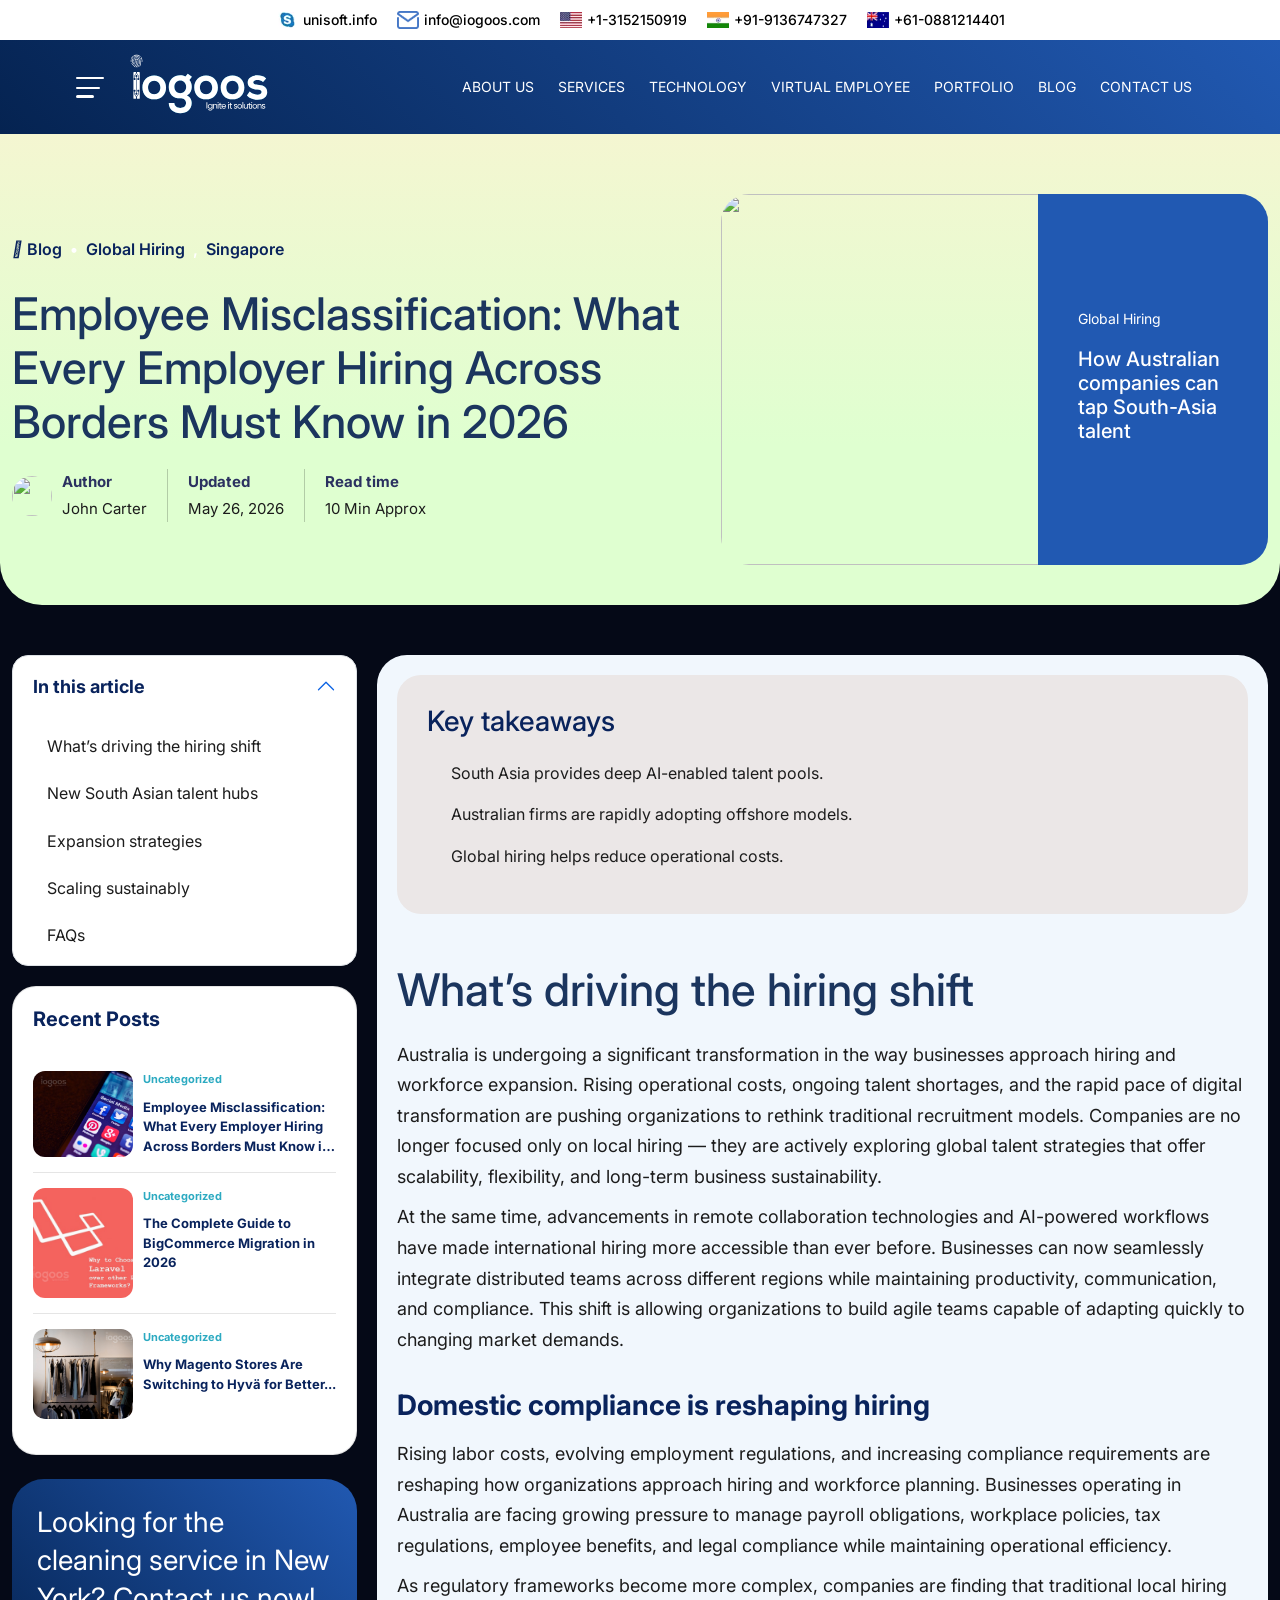
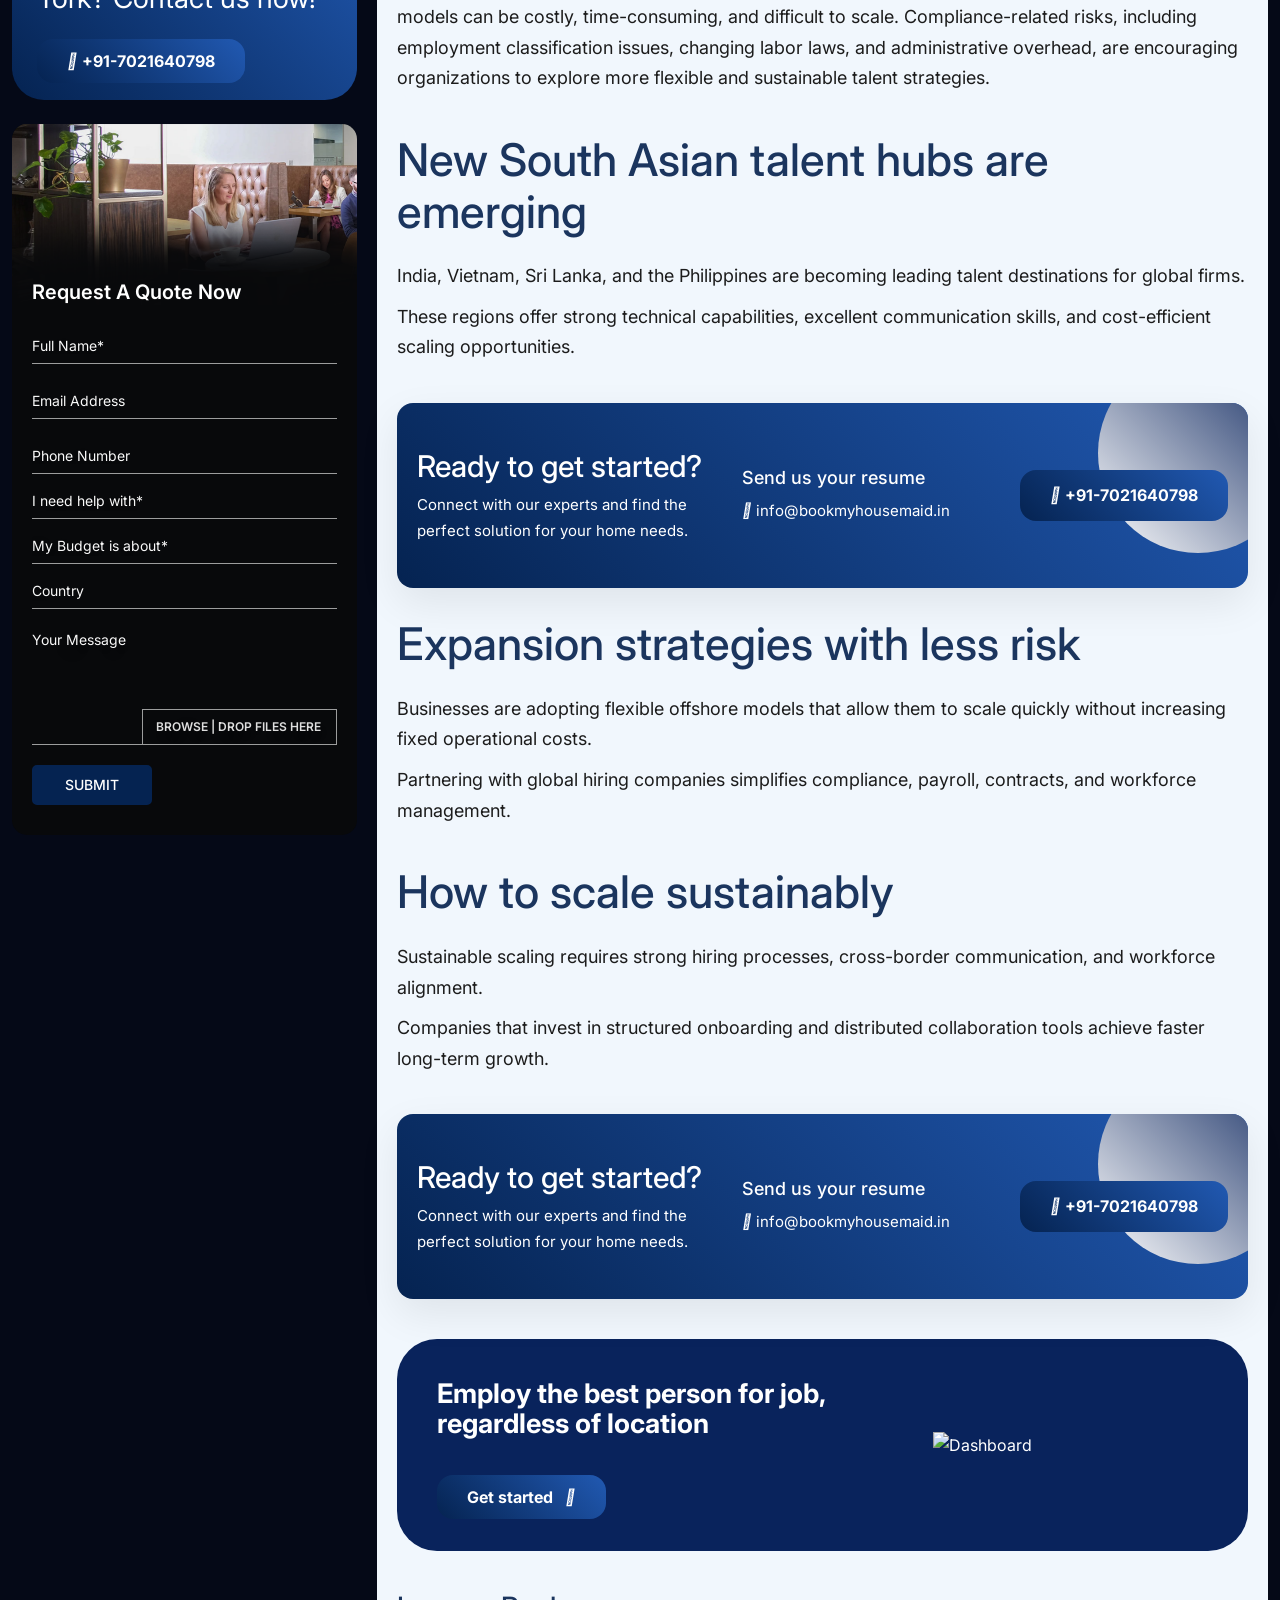
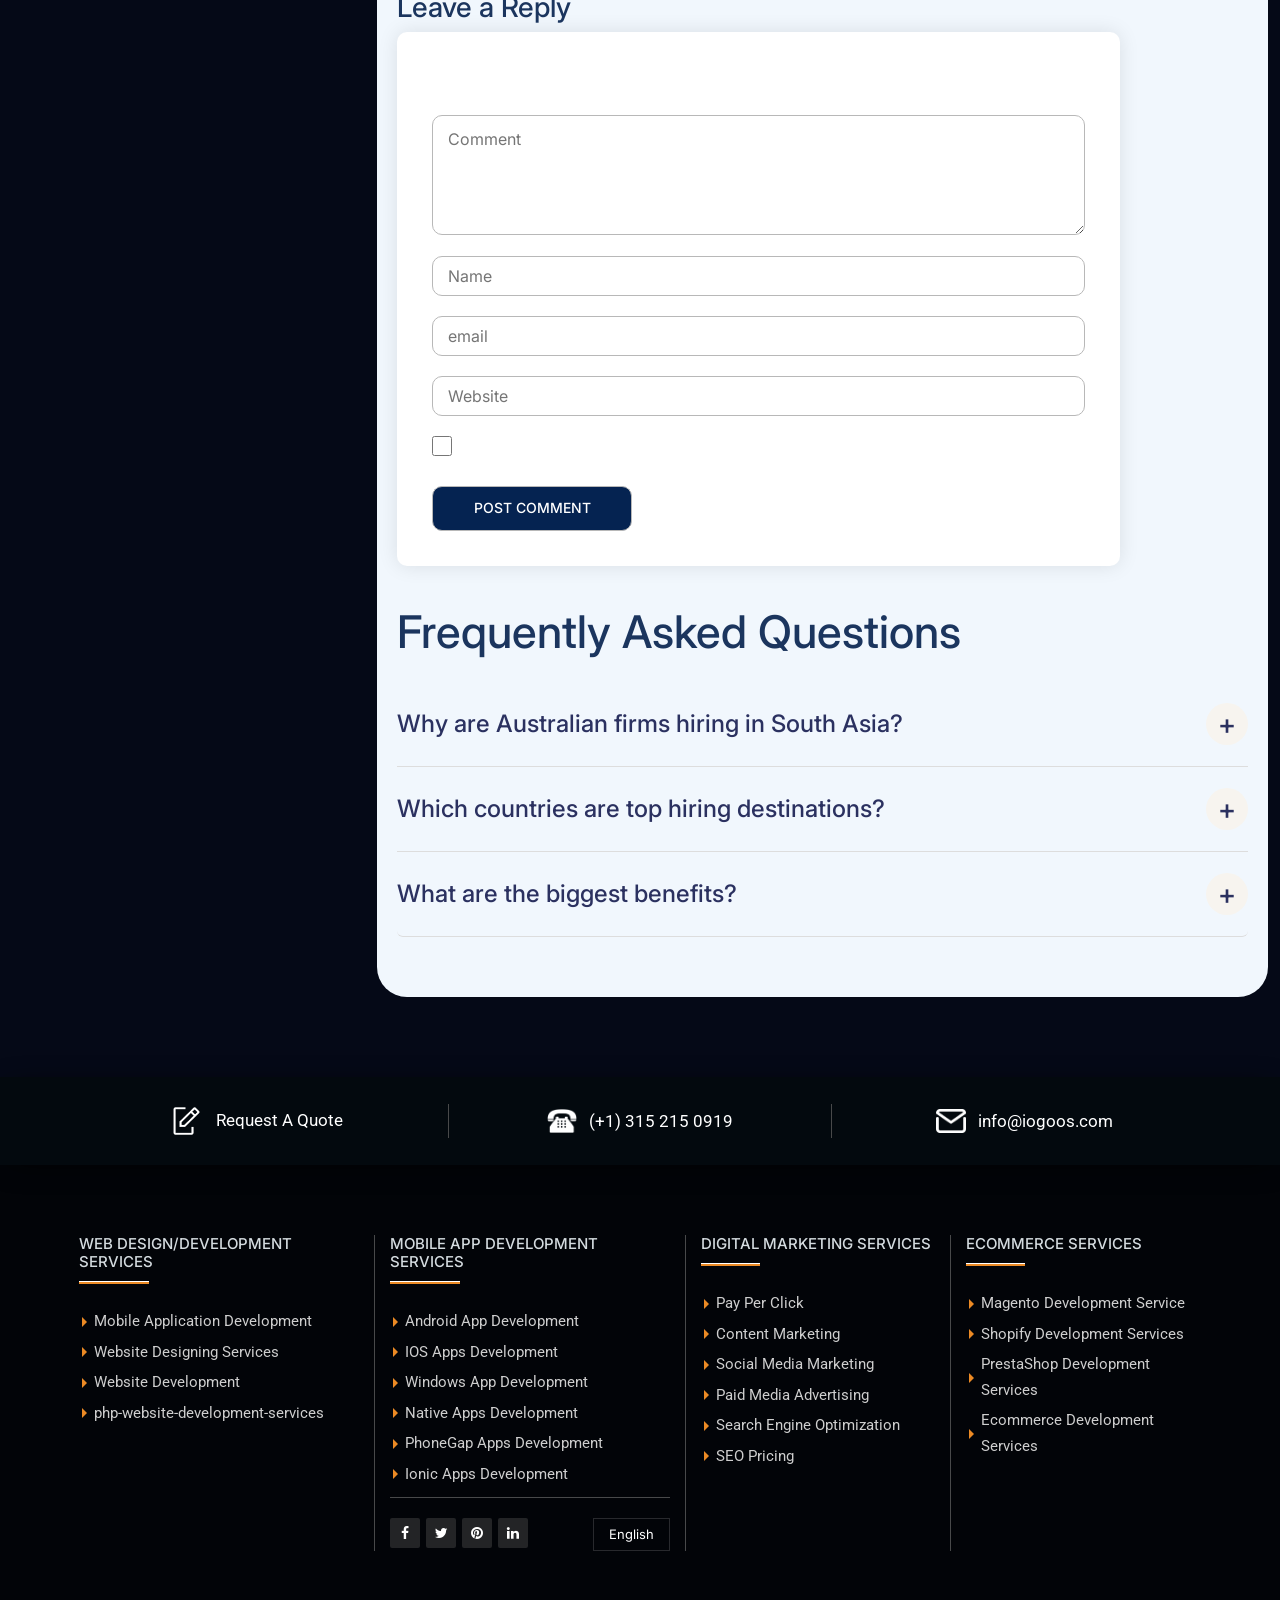
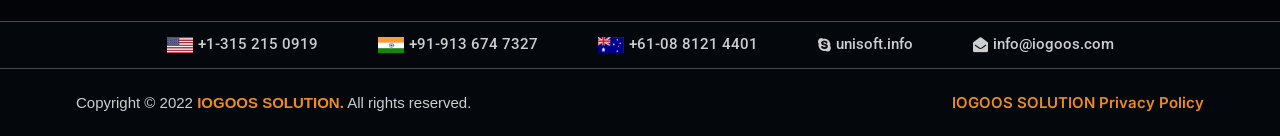
==== blog-details.html @ d4f0504b "change" ====
<!DOCTYPE html>
<html lang="en">

<head>
   <title>Web Design & Mobile App Development Company | IOGOOS Solution</title>
   <meta charset="utf-8">
   <meta name="viewport" content="width=device-width, initial-scale=1">
   <!-- =================FAVE ICON IMAGE -->
   <meta name="description"
      content="We are here to improve business performance through our creative website design, mobile app development, and digital marketing services. We provide services for all Enterprises in making a critical business decision." />
   <link rel="icon" type="image/png" sizes="32x32" href="img/logo.svg">
   <!-- =================FONTAWESOME LIBRARIES -->
   <link rel="stylesheet" href="https://cdnjs.cloudflare.com/ajax/libs/font-awesome/5.8.1/css/all.min.css">
   <link rel="stylesheet" href="https://cdnjs.cloudflare.com/ajax/libs/font-awesome/4.7.0/css/font-awesome.min.css">
   <!-- fontawesome chandan -->
   <link rel="stylesheet" href="https://cdnjs.cloudflare.com/ajax/libs/font-awesome/7.0.1/css/all.min.css"
    integrity="sha512-2SwdPD6INVrV/lHTZbO2nodKhrnDdJK9/kg2XD1r9uGqPo1cUbujc+IYdlYdEErWNu69gVcYgdxlmVmzTWnetw=="
    crossorigin="anonymous" referrerpolicy="no-referrer" />
   <!-- =================GOOGLE FONTS LIBRARIES -->
   <link rel="preconnect" href="https://fonts.googleapis.com">
   <link rel="preconnect" href="https://fonts.gstatic.com" crossorigin>
   <link
      href="https://fonts.googleapis.com/css2?family=Inter:ital,opsz,wght@0,14..32,100..900;1,14..32,100..900&family=New+Amsterdam&family=Poppins:ital,wght@0,100;0,200;0,300;0,400;0,500;0,600;0,700;0,800;0,900;1,100;1,200;1,300;1,400;1,500;1,600;1,700;1,800;1,900&family=Roboto:ital,wght@0,100;0,300;0,400;0,500;0,700;0,900;1,100;1,300;1,400;1,500;1,700;1,900&family=Sora:wght@100..800&display=swap"
      rel="stylesheet">

   <!-- Link Swiper's CSS chnadan -->
   <link rel="stylesheet" href="https://cdn.jsdelivr.net/npm/swiper@12/swiper-bundle.min.css" />
   <!-- =================STYLESHEET LIBRARIES -->
   <link rel="stylesheet" href="css/bootstrap.min.css">
   <link rel="stylesheet" href="css/aos.css">
   <link rel="stylesheet" href="css/style.css">
   <link rel="stylesheet" href="css/responsive.css">
   <link rel="stylesheet" href="css/index.css">
   <link rel="stylesheet" href="css/responsive-ck.css">
</head>

<body>

   <div class="sideNavigationbg"></div>
   <div class="sideNavigation">
      <div class="snbox">

         <div class="snbox-header">
            <div class="snbox-logo">
               <img src="img/logo.svg" alt="">
            </div>
            <div class="snbox-closebtn">
               <div class="crossbtn">
                  <span></span>
                  <span></span>
               </div>
            </div>
         </div>

         <div class="snbox-menu">
            <div class="snbox-heading">Main Menu</div>
            <div class="snbox-nav">
               <ul id="menu-menu-1" class="iogoos-btnmenu">
                  <li class="menu-item"><a href="index.html"><img src="img/homeIcon.png" alt=""> Home</a></li>
                  <li class="menu-item"><a href="about-us.html"><img src="img/aboutIcon.png" alt=""> About Us</a></li>

                  <li class="menu-item menu-item-dd">
                     <a class="main-menu-drop-down" href="javascript:void(0)">
                        <img src="img/serviceIcon.png" alt=""> Services
                        <span class="menu-dropdown-chev">
                           <svg xmlns="http://www.w3.org/2000/svg" width="24" height="24" viewBox="0 0 24 24"
                              fill="none" stroke="currentColor" stroke-width="2" stroke-linecap="round"
                              stroke-linejoin="round" class="feather feather-chevron-down">
                              <polyline points="6 9 12 15 18 9"></polyline>
                           </svg>
                        </span>
                     </a>
                     <ul class="menu-item-drop-menu">
                        <li class="mainMenuLi mainMenuLi-1"><i class="fa fa-arrow-left"></i> Main Menu</li>
                        <li class="mainMenuLh2">
                           <a href="services.html">
                              <h5>All Services</h5>
                           </a>
                        </li>
                        <li class="menu-item main-menu-drop-down-ddd">
                           <a class="menu-item-ddd" href="javascript:void(0)">
                              <img src="img/websiteDevIcon.png" alt="">Website Development Services
                              <span class="menu-dropdown-chev mdn-chev">
                                 <svg xmlns="http://www.w3.org/2000/svg" width="24" height="24" viewBox="0 0 24 24"
                                    fill="none" stroke="currentColor" stroke-width="2" stroke-linecap="round"
                                    stroke-linejoin="round" class="feather feather-chevron-down">
                                    <polyline points="6 9 12 15 18 9"></polyline>
                                 </svg>
                              </span>
                           </a>
                           <ul class="sub-sub-categ midmrbp">
                              <li class="mainMenuLi mainMenuLi-2"><i class="fa fa-arrow-left"></i> Main Menu</li>
                              <li class="mainMenuLh2"><a href="website-development-services.html">
                                    <h5>Website Development Services</h5>
                                 </a></li>
                              <li class="menu-item"><a href="#">PHP Website Development Services</a></li>
                              <li class="menu-item"><a href="#">CakePHP Website Development Services</a></li>
                              <li class="menu-item"><a href="#">CMS Devlopment Service</a></li>
                              <li class="menu-item"><a href="#">Wordpress Website Development</a></li>
                              <li class="menu-item"><a href="#">Drupal Website Development</a></li>
                              <li class="menu-item"><a href="#">Angular JS Website Development</a></li>
                              <li class="menu-item"><a href="#">Joomla Website Development</a></li>
                              <li class="menu-item"><a href="#">Laravel Website Development</a></li>
                              <li class="menu-item"><a href="#">Real Estate Website Design</a></li>
                              <li class="menu-item"><a href="#">Shopify Development Services</a></li>
                              <li class="menu-item"><a href="#">Hospital Management Software</a></li>
                              <li class="menu-item"><a href="#">Hubspot Development Service</a></li>
                              <li class="menu-item"><a href="#">Ecommerce Development Service</a></li>
                              <li class="menu-item"><a href="#">Magento Development Service</a></li>
                           </ul>
                        </li>
                        <li class="menu-item main-menu-drop-down-ddd">
                           <a class="menu-item-ddd" href="javascript:void(0)">
                              <img src="img/mobileIcon2.png" alt="">Mobile App Development

                              <span class="menu-dropdown-chev mdn-chev">
                                 <svg xmlns="http://www.w3.org/2000/svg" width="24" height="24" viewBox="0 0 24 24"
                                    fill="none" stroke="currentColor" stroke-width="2" stroke-linecap="round"
                                    stroke-linejoin="round" class="feather feather-chevron-down">
                                    <polyline points="6 9 12 15 18 9"></polyline>
                                 </svg>
                              </span>
                           </a>
                           <ul class="sub-sub-categ midmrbp">
                              <li class="mainMenuLi mainMenuLi-2"><i class="fa fa-arrow-left"></i> Main Menu</li>
                              <li class="mainMenuLh2"><a href="mobile-app-development.html">
                                    <h5>Mobile App Development</h5>
                                 </a></li>
                              <li class="menu-item"><a href="#">Android App Developmnet</a></li>
                              <li class="menu-item"><a href="#">IOS Apps Developmnet</a></li>
                              <li class="menu-item"><a href="#">Windows App Developmnet</a></li>
                              <li class="menu-item"><a href="#">Native Apps Developmnet</a></li>
                              <li class="menu-item"><a href="#">Phonegap Apps Developmnet</a></li>
                              <li class="menu-item"><a href="#">Ionic Apps Developmnet</a></li>
                           </ul>
                        </li>
                        <li class="menu-item main-menu-drop-down-ddd">
                           <a class="menu-item-ddd" href="javascript:void(0)">
                              <img src="img/ecommerceIcon.png" alt="">Ecommerce Services
                              <span class="menu-dropdown-chev mdn-chev">
                                 <svg xmlns="http://www.w3.org/2000/svg" width="24" height="24" viewBox="0 0 24 24"
                                    fill="none" stroke="currentColor" stroke-width="2" stroke-linecap="round"
                                    stroke-linejoin="round" class="feather feather-chevron-down">
                                    <polyline points="6 9 12 15 18 9"></polyline>
                                 </svg>
                              </span>
                           </a>
                           <ul class="sub-sub-categ midmrbp">
                              <li class="mainMenuLi mainMenuLi-2"><i class="fa fa-arrow-left"></i> Main Menu</li>
                              <li class="mainMenuLh2"><a href="ecommerce-development-service.html">
                                    <h5>Ecommerce Services</h5>
                                 </a></li>
                              <li class="menu-item"><a href="#">Magento Development Service</a></li>
                              <li class="menu-item"><a href="#">Shopify Development Services</a></li>
                              <li class="menu-item"><a href="#">Opencart Development Services</a></li>
                              <li class="menu-item"><a href="#">Woocommerce Development Services</a></li>
                              <li class="menu-item"><a href="#">Bigcommerce Development Services</a></li>
                           </ul>
                        </li>
                        <li class="menu-item main-menu-drop-down-ddd">
                           <a class="menu-item-ddd" href="javascript:void(0)">
                              <img src="img/digitalMarketingIcon.png" alt="">Digital Marketing Services
                              <span class="menu-dropdown-chev mdn-chev">
                                 <svg xmlns="http://www.w3.org/2000/svg" width="24" height="24" viewBox="0 0 24 24"
                                    fill="none" stroke="currentColor" stroke-width="2" stroke-linecap="round"
                                    stroke-linejoin="round" class="feather feather-chevron-down">
                                    <polyline points="6 9 12 15 18 9"></polyline>
                                 </svg>
                              </span>
                           </a>
                           <ul class="sub-sub-categ midmrbp">
                              <li class="mainMenuLi mainMenuLi-2"><i class="fa fa-arrow-left"></i> Main Menu</li>
                              <li class="mainMenuLh2"><a href="digital-marketing-services.html">
                                    <h5>Digital Marketing Services</h5>
                                 </a></li>
                              <li class="menu-item"><a href="#">Paid Media Advertising</a></li>
                              <li class="menu-item"><a href="#">Search Engine Optimization</a></li>
                              <li class="menu-item"><a href="#">SEO Pricing</a></li>
                              <li class="menu-item"><a href="#">Pay Per Click</a></li>
                              <li class="menu-item"><a href="#">Content Marketing</a></li>
                              <li class="menu-item"><a href="#">Social Media Marketing</a></li>
                           </ul>
                        </li>
                        <li class="menu-item main-menu-drop-down-ddd">
                           <a class="menu-item-ddd" href="javascript:void(0)">
                              <img src="img/webicon.png" alt="">Web Design Services
                              <span class="menu-dropdown-chev mdn-chev">
                                 <svg xmlns="http://www.w3.org/2000/svg" width="24" height="24" viewBox="0 0 24 24"
                                    fill="none" stroke="currentColor" stroke-width="2" stroke-linecap="round"
                                    stroke-linejoin="round" class="feather feather-chevron-down">
                                    <polyline points="6 9 12 15 18 9"></polyline>
                                 </svg>
                              </span>
                           </a>
                           <ul class="sub-sub-categ midmrbp">
                              <li class="mainMenuLi mainMenuLi-2"><i class="fa fa-arrow-left"></i> Main Menu</li>
                              <li class="mainMenuLh2"><a href="website-design-services.html">
                                    <h5>Web Design Services</h5>
                                 </a></li>
                              <li class="menu-item"><a href="#">Logo Design</a></li>
                              <li class="menu-item"><a href="#">PSD To XHTML</a></li>
                              <li class="menu-item"><a href="#">Website Designing Services India</a></li>
                              <li class="menu-item"><a href="#">FAQ's</a></li>
                              <li class="menu-item"><a href="#">Virtual Employee Services</a></li>
                           </ul>
                        </li>
                        <li class="menu-item main-menu-drop-down-ddd">
                           <a class="menu-item-ddd" href="javascript:void(0)">
                              <img src="img/cmsIcon.png" alt="">CMS Development Services
                              <span class="menu-dropdown-chev mdn-chev">
                                 <svg xmlns="http://www.w3.org/2000/svg" width="24" height="24" viewBox="0 0 24 24"
                                    fill="none" stroke="currentColor" stroke-width="2" stroke-linecap="round"
                                    stroke-linejoin="round" class="feather feather-chevron-down">
                                    <polyline points="6 9 12 15 18 9"></polyline>
                                 </svg>
                              </span>
                           </a>
                           <ul class="sub-sub-categ midmrbp">
                              <li class="mainMenuLi mainMenuLi-2"><i class="fa fa-arrow-left"></i> Main Menu</li>
                              <li class="mainMenuLh2"><a href="cms-development-service.html">
                                    <h5>CMS Development Services</h5>
                                 </a></li>
                              <li class="menu-item"><a href="#">Wordpress Website Development</a></li>
                              <li class="menu-item"><a href="#">Drupal Website Development</a></li>
                              <li class="menu-item"><a href="#">Joomla Development Services</a></li>
                              <li class="menu-item"><a href="#">Wordpress Website Development</a></li>
                              <li class="menu-item"><a href="#">Drupal Website Development</a></li>
                              <li class="menu-item"><a href="#">Joomla Development Services</a></li>
                           </ul>

                        </li>
                        <li class="menu-item main-menu-drop-down-ddd">
                           <a class="menu-item-ddd" href="javascript:void(0)">
                              <img src="img/hubspotIcon.png" alt="">Hubspot Services
                              <span class="menu-dropdown-chev mdn-chev">
                                 <svg xmlns="http://www.w3.org/2000/svg" width="24" height="24" viewBox="0 0 24 24"
                                    fill="none" stroke="currentColor" stroke-width="2" stroke-linecap="round"
                                    stroke-linejoin="round" class="feather feather-chevron-down">
                                    <polyline points="6 9 12 15 18 9"></polyline>
                                 </svg>
                              </span>
                           </a>
                           <ul class="sub-sub-categ midmrbp">
                              <li class="mainMenuLi mainMenuLi-2"><i class="fa fa-arrow-left"></i> Main Menu</li>
                              <li class="mainMenuLh2"><a href="hubspot-development-service.html">
                                    <h5>Hubspot Services</h5>
                                 </a></li>
                              <li><a href="#">Services 1</a></li>
                              <li><a href="#">Services 2</a></li>
                              <li><a href="#">Services 3</a></li>
                              <li><a href="#">Services 4</a></li>
                           </ul>
                        </li>
                     </ul>

                  </li>
                  <li class="menu-item menu-item-dd">
                     <a class="main-menu-drop-down" href="javascript:void(0)">
                        <img src="img/technologyIcon.png" alt=""> Technology
                        <span class="menu-dropdown-chev">
                           <svg xmlns="http://www.w3.org/2000/svg" width="24" height="24" viewBox="0 0 24 24"
                              fill="none" stroke="currentColor" stroke-width="2" stroke-linecap="round"
                              stroke-linejoin="round" class="feather feather-chevron-down">
                              <polyline points="6 9 12 15 18 9"></polyline>
                           </svg>
                        </span>
                     </a>
                     <ul class="menu-item-drop-menu">
                        <li class="mainMenuLi mainMenuLi-1"><i class="fa fa-arrow-left"></i> Main Menu</li>
                        <li class="mainMenuLh2"><a href="technology.html">
                              <h5>Technology</h5>
                           </a></li>
                        <li class="menu-item main-menu-drop-down-ddd">
                           <a class="menu-item-ddd" href="javascript:void(0)"><img src="img/ecommerceIcon.png"
                                 alt="">ecommerce services
                              <span class="menu-dropdown-chev mdn-chev">
                                 <svg xmlns="http://www.w3.org/2000/svg" width="24" height="24" viewBox="0 0 24 24"
                                    fill="none" stroke="currentColor" stroke-width="2" stroke-linecap="round"
                                    stroke-linejoin="round" class="feather feather-chevron-down">
                                    <polyline points="6 9 12 15 18 9"></polyline>
                                 </svg>
                              </span>
                           </a>
                           <ul class="sub-sub-categ">
                              <li class="mainMenuLi mainMenuLi-2"><i class="fa fa-arrow-left"></i> Main Menu</li>
                              <li class="mainMenuLh2"><a href="ecommerce-development-service.html">
                                    <h5>ecommerce services</h5>
                                 </a></li>
                              <li class="menu-item"><a href="#">Magento Development Service</a></li>
                              <li class="menu-item"><a href="#">Shopify Development Services</a></li>
                              <li class="menu-item"><a href="#">Opencart Development Services</a></li>
                              <li class="menu-item"><a href="#">Woocommerce Development Services</a></li>
                              <li class="menu-item"><a href="#">Bigcommerce Development Services</a></li>
                           </ul>
                        </li>
                        <li class="menu-item main-menu-drop-down-ddd">
                           <a class="menu-item-ddd" href="javascript:void(0)">
                              <img src="img/websiteDevIcon.png" alt="">Website Development Services
                              <span class="menu-dropdown-chev mdn-chev">
                                 <svg xmlns="http://www.w3.org/2000/svg" width="24" height="24" viewBox="0 0 24 24"
                                    fill="none" stroke="currentColor" stroke-width="2" stroke-linecap="round"
                                    stroke-linejoin="round" class="feather feather-chevron-down">
                                    <polyline points="6 9 12 15 18 9"></polyline>
                                 </svg>
                              </span>
                           </a>
                           <ul class="sub-sub-categ">
                              <li class="mainMenuLi mainMenuLi-2"><i class="fa fa-arrow-left"></i> Main Menu</li>
                              <li class="mainMenuLh2"><a href="website-development-services.html">
                                    <h5>Website Development Services</h5>
                                 </a></li>
                              <li class="menu-item"><a href="#">PHP Website Development Services</a></li>
                              <li class="menu-item"><a href="#">CakePHP Website Development Services</a></li>
                              <li class="menu-item"><a href="#">CMS Devlopment Service</a></li>
                              <li class="menu-item"><a href="#">Wordpress Website Development</a></li>
                              <li class="menu-item"><a href="#">Drupal Website Development</a></li>
                              <li class="menu-item"><a href="#">Angular JS Website Development</a></li>
                              <li class="menu-item"><a href="#">Joomla Website Development</a></li>
                              <li class="menu-item"><a href="#">Laravel Website Development</a></li>
                              <li class="menu-item"><a href="#">Real Estate Website Design</a></li>
                              <li class="menu-item"><a href="#">Shopify Development Services</a></li>
                              <li class="menu-item"><a href="#">Hospital Management Software</a></li>
                              <li class="menu-item"><a href="#">Hubspot Development Service</a></li>
                              <li class="menu-item"><a href="#">Ecommerce Development Service</a></li>
                              <li class="menu-item"><a href="#">Magento Development Service</a></li>
                           </ul>
                        </li>
                     </ul>
                  </li>
                  <li class="menu-item">
                     <a href="virtual-employee-services.html"><img src="img/virtualempIcon.png" alt=""> Virtual
                        Employee</a>
                  </li>
                  <li class="menu-item">
                     <a href="portfolio.html"><img src="img/portfolioIcon.png" alt=""> Portfolio</a>
                  </li>
                  <li class="menu-item">
                     <a href="blog.html"><img src="img/blogIcon.png" alt=""> Blog</a>
                  </li>
                  <li class="menu-item">
                     <a href="contact-us.html"><img src="img/contactIcon.png" alt=""> Contact Us</a>
                  </li>
               </ul>
            </div>
         </div>




         <div class="snbox-menu snbox-menu2">
            <div class="snbox-heading">Main Categories</div>
            <div class="snbox-nav">
               <ul id="menu-menu-1" class="iogoos-btnmenu">
                  <li class="menu-item menu-item-dd">
                     <a class="main-menu-drop-down" href="javascript:void(0)">
                        <img src="img/websiteDevIcon.png" alt=""> Website Development Services
                        <span class="menu-dropdown-chev">
                           <svg xmlns="http://www.w3.org/2000/svg" width="24" height="24" viewBox="0 0 24 24"
                              fill="none" stroke="currentColor" stroke-width="2" stroke-linecap="round"
                              stroke-linejoin="round" class="feather feather-chevron-down">
                              <polyline points="6 9 12 15 18 9"></polyline>
                           </svg>
                        </span>
                     </a>
                     <ul class="menu-item-drop-menu midmrbp">
                        <li class="mainMenuLi mainMenuLi-1"><i class="fa fa-arrow-left"></i> Main Categories</li>
                        <li class="mainMenuLh2"><a href="#">
                              <h5>Website Development Services</h5>
                           </a></li>
                        <li class="menu-item"><a href="#">PHP Website Development Services</a></li>
                        <li class="menu-item"><a href="#">CakePHP Website Development Services</a></li>
                        <li class="menu-item"><a href="#">CMS Devlopment Service</a></li>
                        <li class="menu-item"><a href="#">Wordpress Website Development</a></li>
                        <li class="menu-item"><a href="#">Drupal Website Development</a></li>
                        <li class="menu-item"><a href="#">Angular JS Website Development</a></li>
                        <li class="menu-item"><a href="#">Joomla Website Development</a></li>
                        <li class="menu-item"><a href="#">Laravel Website Development</a></li>
                        <li class="menu-item"><a href="#">Real Estate Website Design</a></li>
                        <li class="menu-item"><a href="#">Shopify Development Services</a></li>
                        <li class="menu-item"><a href="#">Hospital Management Software</a></li>
                        <li class="menu-item"><a href="#">Hubspot Development Service</a></li>
                        <li class="menu-item"><a href="#">Ecommerce Development Service</a></li>
                        <li class="menu-item"><a href="#">Magento Development Service</a></li>
                     </ul>

                  </li>
                  <li class="menu-item menu-item-dd">
                     <a class="main-menu-drop-down" href="javascript:void(0)">
                        <img src="img/ecommerceIcon.png" alt="">eCommerce Development Services
                        <span class="menu-dropdown-chev">
                           <svg xmlns="http://www.w3.org/2000/svg" width="24" height="24" viewBox="0 0 24 24"
                              fill="none" stroke="currentColor" stroke-width="2" stroke-linecap="round"
                              stroke-linejoin="round" class="feather feather-chevron-down">
                              <polyline points="6 9 12 15 18 9"></polyline>
                           </svg>
                        </span>
                     </a>
                     <ul class="menu-item-drop-menu midmrbp">
                        <li class="mainMenuLi mainMenuLi-1"><i class="fa fa-arrow-left"></i> Main Categories</li>
                        <li class="mainMenuLh2"><a href="#">
                              <h5>eCommerce Development Services</h5>
                           </a></li>
                        <li class="menu-item"><a href="#">Magento Development Service</a></li>
                        <li class="menu-item"><a href="#">Shopify Development Services</a></li>
                        <li class="menu-item"><a href="#">Opencart Development Services</a></li>
                        <li class="menu-item"><a href="#">Woocommerce Development Services</a></li>
                        <li class="menu-item"><a href="#">Bigcommerce Development Services</a></li>
                     </ul>
                  </li>
                  <li class="menu-item menu-item-dd">
                     <a class="main-menu-drop-down" href="javascript:void(0)">
                        <img src="img/digitalMarketingIcon.png" alt="">Digital Marketing Services
                        <span class="menu-dropdown-chev">
                           <svg xmlns="http://www.w3.org/2000/svg" width="24" height="24" viewBox="0 0 24 24"
                              fill="none" stroke="currentColor" stroke-width="2" stroke-linecap="round"
                              stroke-linejoin="round" class="feather feather-chevron-down">
                              <polyline points="6 9 12 15 18 9"></polyline>
                           </svg>
                        </span>
                     </a>
                     <ul class="menu-item-drop-menu midmrbp">
                        <li class="mainMenuLi mainMenuLi-1"><i class="fa fa-arrow-left"></i> Main Categories</li>
                        <li class="mainMenuLh2"><a href="#">
                              <h5>Digital Marketing Services</h5>
                           </a></li>
                        <li class="menu-item"><a href="#">Paid Media Advertising</a></li>
                        <li class="menu-item"><a href="#">Search Engine Optimization</a></li>
                        <li class="menu-item"><a href="#">SEO Pricing</a></li>
                        <li class="menu-item"><a href="#">Pay Per Click</a></li>
                        <li class="menu-item"><a href="#">Content Marketing</a></li>
                        <li class="menu-item"><a href="#">Social Media Marketing</a></li>
                     </ul>
                  </li>
                  <li class="menu-item menu-item-dd">
                     <a class="main-menu-drop-down" href="javascript:void(0)">
                        <img src="img/mobileIcon2.png" alt="">Mobile App Development
                        <span class="menu-dropdown-chev">
                           <svg xmlns="http://www.w3.org/2000/svg" width="24" height="24" viewBox="0 0 24 24"
                              fill="none" stroke="currentColor" stroke-width="2" stroke-linecap="round"
                              stroke-linejoin="round" class="feather feather-chevron-down">
                              <polyline points="6 9 12 15 18 9"></polyline>
                           </svg>
                        </span>
                     </a>
                     <ul class="menu-item-drop-menu midmrbp">
                        <li class="mainMenuLi mainMenuLi-1"><i class="fa fa-arrow-left"></i> Main Categories</li>
                        <li class="mainMenuLh2"><a href="#">
                              <h5>Mobile App Development</h5>
                           </a></li>
                        <li class="menu-item"><a href="#">Android App Developmnet</a></li>
                        <li class="menu-item"><a href="#">IOS Apps Developmnet</a></li>
                        <li class="menu-item"><a href="#">Windows App Developmnet</a></li>
                        <li class="menu-item"><a href="#">Native Apps Developmnet</a></li>
                        <li class="menu-item"><a href="#">Phonegap Apps Developmnet</a></li>
                        <li class="menu-item"><a href="#">Ionic Apps Developmnet</a></li>
                     </ul>
                  </li>
                  <li class="menu-item menu-item-dd">
                     <a class="main-menu-drop-down" href="javascript:void(0)">
                        <img src="img/webicon.png" alt="">Website Design Services
                        <span class="menu-dropdown-chev">
                           <svg xmlns="http://www.w3.org/2000/svg" width="24" height="24" viewBox="0 0 24 24"
                              fill="none" stroke="currentColor" stroke-width="2" stroke-linecap="round"
                              stroke-linejoin="round" class="feather feather-chevron-down">
                              <polyline points="6 9 12 15 18 9"></polyline>
                           </svg>
                        </span>
                     </a>
                     <ul class="menu-item-drop-menu midmrbp">
                        <li class="mainMenuLi mainMenuLi-1"><i class="fa fa-arrow-left"></i> Main Categories</li>
                        <li class="mainMenuLh2"><a href="#">
                              <h5>Website Design Services</h5>
                           </a></li>
                        <li class="menu-item"><a href="#">Logo Design</a></li>
                        <li class="menu-item"><a href="#">PSD To XHTML</a></li>
                        <li class="menu-item"><a href="#">Website Designing Services India</a></li>
                        <li class="menu-item"><a href="#">FAQ's</a></li>
                        <li class="menu-item"><a href="#">Virtual Employee Services</a></li>
                     </ul>
                  </li>
                  <li class="menu-item menu-item-dd">
                     <a class="main-menu-drop-down" href="javascript:void(0)">
                        <img src="img/cmsIcon.png" alt="">CMS Development Services
                        <span class="menu-dropdown-chev">
                           <svg xmlns="http://www.w3.org/2000/svg" width="24" height="24" viewBox="0 0 24 24"
                              fill="none" stroke="currentColor" stroke-width="2" stroke-linecap="round"
                              stroke-linejoin="round" class="feather feather-chevron-down">
                              <polyline points="6 9 12 15 18 9"></polyline>
                           </svg>
                        </span>
                     </a>
                     <ul class="menu-item-drop-menu midmrbp">
                        <li class="mainMenuLi mainMenuLi-1"><i class="fa fa-arrow-left"></i> Main Categories</li>
                        <li class="mainMenuLh2"><a href="#">
                              <h5>CMS Development Services</h5>
                           </a></li>
                        <li class="menu-item"><a href="#">Wordpress Website Development</a></li>
                        <li class="menu-item"><a href="#">Drupal Website Development</a></li>
                        <li class="menu-item"><a href="#">Joomla Development Services</a></li>
                        <li class="menu-item"><a href="#">Wordpress Website Development</a></li>
                        <li class="menu-item"><a href="#">Drupal Website Development</a></li>
                        <li class="menu-item"><a href="#">Joomla Development Services</a></li>
                     </ul>
                  </li>
                  <li class="menu-item menu-item-dd">
                     <a class="main-menu-drop-down" href="javascript:void(0)">
                        <img src="img/javascriptIcon.png" alt="">Javascript Services
                        <span class="menu-dropdown-chev">
                           <svg xmlns="http://www.w3.org/2000/svg" width="24" height="24" viewBox="0 0 24 24"
                              fill="none" stroke="currentColor" stroke-width="2" stroke-linecap="round"
                              stroke-linejoin="round" class="feather feather-chevron-down">
                              <polyline points="6 9 12 15 18 9"></polyline>
                           </svg>
                        </span>
                     </a>
                     <ul class="menu-item-drop-menu midmrbp">
                        <li class="mainMenuLi mainMenuLi-1"><i class="fa fa-arrow-left"></i> Main Categories</li>
                        <li class="mainMenuLh2"><a href="#">
                              <h5>Javascript Services</h5>
                           </a></li>
                        <li class="menu-item"><a href="#">Angular JS Development</a></li>
                        <li class="menu-item"><a href="#">React JS Development</a></li>
                        <li class="menu-item"><a href="#">Vue JS Development Services</a></li>
                     </ul>

                  </li>
               </ul>
            </div>
         </div>


         <div class="snbox-contact-details">
            <div class="snbox-cd">
               <div class="snbox-cd-row">
                  <div class="snbox-cd-icon"><i class="fa fa-envelope-open"></i></div>
                  <div class="snbox-cd-text">+91-913 674 7327</div>
               </div>
               <div class="snbox-cd-p">You can call anytime from 9 am to 6 pm.</div>
            </div>
            <div class="snbox-cd">
               <div class="snbox-cd-row">
                  <div class="snbox-cd-icon"><i class="fa fa-envelope-open"></i></div>
                  <div class="snbox-cd-text">info@iogoos.com</div>
               </div>
               <div class="snbox-cd-p">The e-mail you sent will be returned as soon as possible.</div>
            </div>
         </div>

         <div class="snbox-footer">
            <p>Copyright © 2022 IOGOOS SOLUTION. All rights reserved. | <a href="privacy-policy.html"
                  target="_blank">IOGOOS SOLUTION Privacy Policy</a></p>
         </div>




      </div>
   </div>
   <!-- =================HEADER SECTION -->
   <header>
      <div class="topbarbox">
         <div class="container">
            <ul>
               <li><img src="img/skype_icon.webp" alt="img"><a href="skype:unisoft.info?call"> unisoft.info</a></li>
               <li><img src="img/mail2.png" alt="img"><a href="mailto:info@iogoos.com"> info@iogoos.com</a></li>
               <li><img src="img/usa.webp" alt="img"> <a href="tel:+13152150919">+1-3152150919</a></li>
               <li><img src="img/india.webp" alt="img"> <a href="tel:+919136747327"
                     class="call_india">+91-9136747327</a></li>
               <li><img src="img/australia.webp" alt="img"> <a href="tel:+610881214401"
                     class="call_india">+61-0881214401</a></li>
            </ul>
         </div>
      </div>
      <div class="new-header">
         <div class="container">
            <nav>
               <div class="logo">
                  <a href="#/" class="togl-menu">
                     <div class="burgermenubar">
                        <span></span>
                        <span></span>
                        <span></span>
                     </div>
                  </a>
                  <a href="index.html">
                     <img src="img/logo.svg" height="74" width="150" alt="logo">
                  </a>
               </div>
               <ul>
                  <li><a href="about-us.html">About Us</a></li>
                  <li class="left-menu-services">
                     <a href="services.html">Services</a>
                     <div class="megamenu megamenuServices">
                        <div class="container">
                           <div class="dropdownMenuRow">
                              <div class="drpdMC drpdMC1">
                                 <ul class="dmul">
                                    <li class="dmli dmli1 active">
                                       <a href="mobile-app-development.html">
                                          <div class="dmlinkIco bc1">
                                             <i class="fas fa-mobile-alt"></i>
                                          </div>
                                          <div class="dmlink">
                                             <h5>Mobile App Development</h5>
                                             <p>Hire Dedicated Android App Developer</p>
                                          </div>
                                       </a>
                                    </li>
                                    <li class="dmli dmli2">
                                       <a href="website-development-services.html">
                                          <div class="dmlinkIco bc2">
                                             <i class="fas fa-laptop-code"></i>
                                          </div>
                                          <div class="dmlink">
                                             <h5>Website Development Services</h5>
                                             <p>Hire Dedicated Website Developer</p>
                                          </div>
                                       </a>
                                    </li>
                                    <li class="dmli dmli3">
                                       <a href="ecommerce-development-service.html">
                                          <div class="dmlinkIco bc3">
                                             <i class="fas fa-shopping-cart"></i>
                                          </div>
                                          <div class="dmlink">
                                             <h5>Ecommerce Services</h5>
                                             <p>Hire Dedicated Ecommerce Developer</p>
                                          </div>
                                       </a>
                                    </li>
                                    <li class="dmli dmli4">
                                       <a href="digital-marketing-services.html">
                                          <div class="dmlinkIco bc4">
                                             <i class="fas fa-bullhorn"></i>
                                          </div>
                                          <div class="dmlink">
                                             <h5>Digital Marketing Services</h5>
                                             <p>Hire Dedicated digital marketing services</p>
                                          </div>
                                       </a>
                                    </li>
                                    <li class="dmli dmli5">
                                       <a href="website-design-services.html">
                                          <div class="dmlinkIco bc5">
                                             <i class="fa fa-picture-o"></i>
                                          </div>
                                          <div class="dmlink">
                                             <h5>Web Designs Services</h5>
                                             <p>Hire Dedicated web developer developer</p>
                                          </div>
                                       </a>
                                    </li>
                                    <li class="dmli dmli6">
                                       <a href="cms-development-service.html">
                                          <div class="dmlinkIco bc6">
                                             <i class="fab fa-contao"></i>
                                          </div>
                                          <div class="dmlink">
                                             <h5>CMS Development Services</h5>
                                             <p>Hire Dedicated Mobile App Developer</p>
                                          </div>
                                       </a>
                                    </li>
                                    <li class="dmli dmli7">
                                       <a href="hubspot-development-service.html">
                                          <div class="dmlinkIco bc7">
                                             <i class="fab fa-hubspot"></i>
                                          </div>
                                          <div class="dmlink">
                                             <h5>Hubspot Services</h5>
                                             <p>Hire Dedicated Hubspot services</p>
                                          </div>
                                       </a>
                                    </li>
                                 </ul>
                              </div>
                              <div class="drpdMC drpdMC2">
                                 <div class="submenuU submenuU1 active">
                                    <ul class="txt-right">
                                       <li>
                                          <div class="container">
                                             <div class="row">
                                                <div class="col-lg-6">
                                                   <div class="inner">
                                                      <div class="inner-box">
                                                         <a href="android-app-development.html">
                                                            <div class="icon-box bc2">
                                                               <i class="fab fa-windows"></i>
                                                            </div>
                                                            <div class="text-box">
                                                               <h3>Android App Development</h3>
                                                               <p>Hire Dedicated Android App Developer</p>
                                                            </div>
                                                         </a>
                                                      </div>
                                                      <div class="inner-box">
                                                         <a href="ios-apps-development.html">
                                                            <div class="icon-box bc1">
                                                               <i class="fab fa-app-store-ios"></i>
                                                            </div>
                                                            <div class="text-box">
                                                               <h3>IOS Apps Development</h3>
                                                               <p>Hire Dedicated IOS Apps Developer</p>
                                                            </div>
                                                         </a>
                                                      </div>
                                                      <div class="inner-box">
                                                         <a href="windows-apps-development.html">
                                                            <div class="icon-box bc3">
                                                               <i class="fab fa-windows"></i>
                                                            </div>
                                                            <div class="text-box">
                                                               <h3>Windows App Development</h3>
                                                               <p>Hire Dedicated Windows App Developer</p>
                                                            </div>
                                                         </a>
                                                      </div>
                                                      <div class="inner-box">
                                                         <a href="#">
                                                            <div class="icon-box bc4">
                                                               <i class="fab fa-hire-a-helper"></i>
                                                            </div>
                                                            <div class="text-box">
                                                               <h3>Hybrid App Development</h3>
                                                               <p>Hire Dedicated Hybrid App Developer</p>
                                                            </div>
                                                         </a>
                                                      </div>
                                                      <div class="inner-box">
                                                         <a href="#">
                                                            <div class="icon-box bc5">
                                                               <i class="fab fa-product-hunt"></i>
                                                            </div>
                                                            <div class="text-box">
                                                               <h3>Progressive App Development</h3>
                                                               <p>Hire Dedicated Hybrid App Developer</p>
                                                            </div>
                                                         </a>
                                                      </div>
                                                   </div>
                                                </div>
                                                <div class="col-lg-6">
                                                   <div class="inner">
                                                      <div class="inner-box">
                                                         <a href="native-apps-development.html">
                                                            <div class="icon-box bc6">
                                                               <i class="fab fa-creative-commons-share"></i>
                                                            </div>
                                                            <div class="text-box">
                                                               <h3>Native Apps Development</h3>
                                                               <p>Hire Dedicated Native Apps Developer</p>
                                                            </div>
                                                         </a>
                                                      </div>
                                                      <div class="inner-box">
                                                         <a href="phonegap-apps-development.html">
                                                            <div class="icon-box bc7">
                                                               <i class="fas fa-gas-pump"></i>
                                                            </div>
                                                            <div class="text-box">
                                                               <h3>PhoneGap Apps Development</h3>
                                                               <p>Hire Dedicated PhoneGap Apps Developer</p>
                                                            </div>
                                                         </a>
                                                      </div>
                                                      <div class="inner-box">
                                                         <a href="ionic-apps-development.html">
                                                            <div class="icon-box bc8">
                                                               <i class="fas fa-info"></i>
                                                            </div>
                                                            <div class="text-box">
                                                               <h3>Ionic Apps Development</h3>
                                                               <p>Hire Dedicated Ionic Apps Developer</p>
                                                            </div>
                                                         </a>
                                                      </div>
                                                      <div class="inner-box">
                                                         <a href="#">
                                                            <div class="icon-box bc9">
                                                               <i class="fas fa-ghost"></i>
                                                            </div>
                                                            <div class="text-box">
                                                               <h3>Xamarin App Development</h3>
                                                               <p>Hire Dedicated Xamarin App Developer</p>
                                                            </div>
                                                         </a>
                                                      </div>
                                                      <div class="inner-box">
                                                         <a href="#">
                                                            <div class="icon-box bc10">
                                                               <i class="fab fa-windows"></i>
                                                            </div>
                                                            <div class="text-box">
                                                               <h3>Wearable App Development</h3>
                                                               <p>Hire Dedicated Wearable App Developer</p>
                                                            </div>
                                                         </a>
                                                      </div>
                                                   </div>
                                                </div>
                                             </div>
                                          </div>
                                       </li>
                                    </ul>
                                    <div class="subFoo">
                                       <div class="row">
                                          <div class="col-sm-8">
                                             <div class="subfooC">
                                                <h3>Need Any Solutions</h3>
                                                <p>For Teams of 15000+ With Advanced <br>Solutions, Control, and
                                                   Support.</p>
                                             </div>
                                          </div>
                                          <div class="col-sm-4">
                                             <div class="subfooB">
                                                <a href="#" class="btn_ btn-secondary_ animateBtn3">Hire a talent</a>
                                             </div>
                                          </div>
                                       </div>
                                    </div>
                                 </div>
                                 <div class="submenuU submenuU2">
                                    <ul class="txt-right">
                                       <li>
                                          <div class="container">
                                             <div class="row">
                                                <div class="col-lg-6">
                                                   <div class="inner">
                                                      <div class="inner-box">
                                                         <a href="php-website-development-services-india.html">
                                                            <div class="icon-box bc1">
                                                               <i class="fab fa-pied-piper-pp"></i>
                                                            </div>
                                                            <div class="text-box">
                                                               <h3>PHP Website Development Services</h3>
                                                               <p>Hire Dedicated PHP Website Developer</p>
                                                            </div>
                                                         </a>
                                                      </div>
                                                      <div class="inner-box">
                                                         <a href="cakephp-development-services.html">
                                                            <div class="icon-box bc2">
                                                               <i class="fab fa-php"></i>
                                                            </div>
                                                            <div class="text-box">
                                                               <h3>CakePHP Development Services</h3>
                                                               <p>Hire Dedicated CakePHP Developer</p>
                                                            </div>
                                                         </a>
                                                      </div>
                                                      <div class="inner-box">
                                                         <a href="laravel-development-services.html">
                                                            <div class="icon-box bc3">
                                                               <i class="fab fa-laravel"></i>
                                                            </div>
                                                            <div class="text-box">
                                                               <h3>Laravel Development Services</h3>
                                                               <p>Hire Dedicated Laravel Developer</p>
                                                            </div>
                                                         </a>
                                                      </div>
                                                   </div>
                                                </div>
                                                <div class="col-lg-6">
                                                   <div class="inner">
                                                      <div class="inner-box">
                                                         <a href="winery-web-development-services.html">
                                                            <div class="icon-box bc4">
                                                               <i class="fas fa-wine-bottle"></i>
                                                            </div>
                                                            <div class="text-box">
                                                               <h3>Winery Website Development Services</h3>
                                                               <p>Hire Dedicated Winery Website Developer</p>
                                                            </div>
                                                         </a>
                                                      </div>
                                                      <div class="inner-box">
                                                         <a href="#">
                                                            <div class="icon-box bc5">
                                                               <i class="fab fa-jedi-order"></i>
                                                            </div>
                                                            <div class="text-box">
                                                               <h3>Jewellery Development Services</h3>
                                                               <p>Hire Dedicated Jewellery website Developer</p>
                                                            </div>
                                                         </a>
                                                      </div>
                                                   </div>
                                                </div>
                                             </div>
                                          </div>
                                       </li>
                                    </ul>
                                    <div class="subFoo">
                                       <div class="row">
                                          <div class="col-sm-8">
                                             <div class="subfooC">
                                                <h3>Need Any Solutions</h3>
                                                <p>For Teams of 15000+ With Advanced <br>Solutions, Control, and
                                                   Support.</p>
                                             </div>
                                          </div>
                                          <div class="col-sm-4">
                                             <div class="subfooB">
                                                <a href="#" class="btn_ btn-secondary_ animateBtn3">Hire a talent</a>
                                             </div>
                                          </div>
                                       </div>
                                    </div>
                                 </div>
                                 <div class="submenuU submenuU3">
                                    <ul class="txt-right">
                                       <li>
                                          <div class="container">
                                             <div class="row">
                                                <div class="col-lg-6">
                                                   <div class="inner">
                                                      <div class="inner-box">
                                                         <a href="magento-development-services.html">
                                                            <div class="icon-box bc2">
                                                               <i class="fab fa-magento"></i>
                                                            </div>
                                                            <div class="text-box">
                                                               <h3>Magento Development Service</h3>
                                                               <p>Hire Dedicated Magento Developer</p>
                                                            </div>
                                                         </a>
                                                      </div>
                                                      <div class="inner-box">
                                                         <a href="shopify-development-services.html">
                                                            <div class="icon-box bc3">
                                                               <i class="fas fa-shopping-basket"></i>
                                                            </div>
                                                            <div class="text-box">
                                                               <h3>Shopify Development Services</h3>
                                                               <p>Hire Dedicated Shopify Developer</p>
                                                            </div>
                                                         </a>
                                                      </div>
                                                      <div class="inner-box">
                                                         <a href="opencart-development-service.html">
                                                            <div class="icon-box bc1">
                                                               <i class="fab fa-opencart"></i>
                                                            </div>
                                                            <div class="text-box">
                                                               <h3>Opencart Development Services</h3>
                                                               <p>Hire Dedicated Opencart Developer</p>
                                                            </div>
                                                         </a>
                                                      </div>
                                                      <div class="inner-box">
                                                         <a href="ecommerce-development-service.html">
                                                            <div class="icon-box bc4">
                                                               <i class="fas fa-baby-carriage"></i>
                                                            </div>
                                                            <div class="text-box">
                                                               <h3>ecommerce dropshipping website</h3>
                                                               <p>Hire Dedicated ecommerce Developer</p>
                                                            </div>
                                                         </a>
                                                      </div>
                                                   </div>
                                                </div>
                                                <div class="col-lg-6">
                                                   <div class="inner">
                                                      <div class="inner-box">
                                                         <a href="woo-development-service.html">
                                                            <div class="icon-box bc5">
                                                               <i class="fab fa-weebly"></i>
                                                            </div>
                                                            <div class="text-box">
                                                               <h3>Woocommerce Development Services</h3>
                                                               <p>Hire Dedicated Shopify Developer</p>
                                                            </div>
                                                         </a>
                                                      </div>
                                                      <div class="inner-box">
                                                         <a href="bigcommerce-development-company.html">
                                                            <div class="icon-box bc6">
                                                               <i class="fab fa-bimobject"></i>
                                                            </div>
                                                            <div class="text-box">
                                                               <h3>Bigcommerce Development Services</h3>
                                                               <p>Hire Dedicated Shopify Developer</p>
                                                            </div>
                                                         </a>
                                                      </div>
                                                      <div class="inner-box">
                                                         <a href="#">
                                                            <div class="icon-box bc7">
                                                               <i class="fas fa-briefcase"></i>
                                                            </div>
                                                            <div class="text-box">
                                                               <h3>b2b &amp; b2c marketplance development</h3>
                                                               <p>Hire Dedicated b2b &amp; b2c Developer</p>
                                                            </div>
                                                         </a>
                                                      </div>
                                                      <div class="inner-box">
                                                         <a href="#">
                                                            <div class="icon-box bc8">
                                                               <i class="fab fa-cuttlefish"></i>
                                                            </div>
                                                            <div class="text-box">
                                                               <h3>Custom ecommerce development</h3>
                                                               <p>Hire Dedicated Custom ecommerce Developer</p>
                                                            </div>
                                                         </a>
                                                      </div>
                                                   </div>
                                                </div>
                                             </div>
                                          </div>
                                       </li>
                                    </ul>
                                    <div class="subFoo">
                                       <div class="row">
                                          <div class="col-sm-8">
                                             <div class="subfooC">
                                                <h3>Need Any Solutions</h3>
                                                <p>For Teams of 15000+ With Advanced <br>Solutions, Control, and
                                                   Support.</p>
                                             </div>
                                          </div>
                                          <div class="col-sm-4">
                                             <div class="subfooB">
                                                <a href="#" class="btn_ btn-secondary_ animateBtn3">Hire a talent</a>
                                             </div>
                                          </div>
                                       </div>
                                    </div>
                                 </div>
                                 <div class="submenuU submenuU4">
                                    <ul class="txt-right">
                                       <li>
                                          <div class="container">
                                             <div class="row">
                                                <div class="col-lg-6">
                                                   <div class="inner">
                                                      <div class="inner-box">
                                                         <a href="seo-services.html">
                                                            <div class="icon-box bc1">
                                                               <i class="fab fa-searchengin"></i>
                                                            </div>
                                                            <div class="text-box">
                                                               <h3>Search Engine Optimization</h3>
                                                               <p>Hire Dedicated Search Engine Optimization</p>
                                                            </div>
                                                         </a>
                                                      </div>
                                                      <div class="inner-box">
                                                         <a href="social-media-marketing-services.html">
                                                            <div class="icon-box bc2">
                                                               <i class="fas fa-globe"></i>
                                                            </div>
                                                            <div class="text-box">
                                                               <h3>Social Media Marketing</h3>
                                                               <p>Hire Dedicated Social Media Marketer</p>
                                                            </div>
                                                         </a>
                                                      </div>
                                                      <div class="inner-box">
                                                         <a href="paid-media.html">
                                                            <div class="icon-box bc3">
                                                               <i class="fas fa-comments-dollar"></i>
                                                            </div>
                                                            <div class="text-box">
                                                               <h3>Paid Media Advertising</h3>
                                                               <p>Hire Dedicated Paid Media Advertising</p>
                                                            </div>
                                                         </a>
                                                      </div>
                                                      <div class="inner-box">
                                                         <a href="#">
                                                            <div class="icon-box bc4">
                                                               <i class="fa fa-envelope"></i>
                                                            </div>
                                                            <div class="text-box">
                                                               <h3>Email Marketing</h3>
                                                               <p>Hire Dedicated Email Marketer</p>
                                                            </div>
                                                         </a>
                                                      </div>
                                                   </div>
                                                </div>
                                                <div class="col-lg-6">
                                                   <div class="inner">
                                                      <div class="inner-box">
                                                         <a href="pay-per-click-service.html">
                                                            <div class="icon-box bc5">
                                                               <i class="far fa-hand-pointer"></i>
                                                            </div>
                                                            <div class="text-box">
                                                               <h3>Pay Per Click</h3>
                                                               <p>Hire Dedicated Pay Per Click</p>
                                                            </div>
                                                         </a>
                                                      </div>
                                                      <div class="inner-box">
                                                         <a href="content-marketing-services.html">
                                                            <div class="icon-box bc6">
                                                               <i class="far fa-edit"></i>
                                                            </div>
                                                            <div class="text-box">
                                                               <h3>Content Marketing</h3>
                                                               <p>Hire Dedicated Content Marketer</p>
                                                            </div>
                                                         </a>
                                                      </div>
                                                      <div class="inner-box">
                                                         <a href="seo-pricing.html">
                                                            <div class="icon-box bc7">
                                                               <i class="fas fa-comment-dollar"></i>
                                                            </div>
                                                            <div class="text-box">
                                                               <h3>SEO Pricing</h3>
                                                               <p>Hire Dedicated SEO Pricing</p>
                                                            </div>
                                                         </a>
                                                      </div>
                                                   </div>
                                                </div>
                                             </div>
                                          </div>
                                       </li>
                                    </ul>
                                    <div class="subFoo">
                                       <div class="row">
                                          <div class="col-sm-8">
                                             <div class="subfooC">
                                                <h3>Need Any Solutions</h3>
                                                <p>For Teams of 15000+ With Advanced <br>Solutions, Control, and
                                                   Support.</p>
                                             </div>
                                          </div>
                                          <div class="col-sm-4">
                                             <div class="subfooB">
                                                <a href="#" class="btn_ btn-secondary_ animateBtn3">Hire a talent</a>
                                             </div>
                                          </div>
                                       </div>
                                    </div>
                                 </div>
                                 <div class="submenuU submenuU5">
                                    <ul class="txt-right">
                                       <li>
                                          <div class="container">
                                             <div class="row">
                                                <div class="col-lg-6">
                                                   <div class="inner">
                                                      <div class="inner-box bc10">
                                                         <a href="real-estate-website-design.html">
                                                            <div class="icon-box">
                                                               <i class="fas fa-home"></i>
                                                            </div>
                                                            <div class="text-box">
                                                               <h3>Real Eestate Website Design</h3>
                                                               <p>Hire Dedicated Real Eestate Designer</p>
                                                            </div>
                                                         </a>
                                                      </div>
                                                      <div class="inner-box">
                                                         <a href="angularjs-development-services.html">
                                                            <div class="icon-box bc9">
                                                               <i class="fab fa-angular"></i>
                                                            </div>
                                                            <div class="text-box">
                                                               <h3>Angular JS Development Services</h3>
                                                               <p>Hire Dedicated Angular JS Developer</p>
                                                            </div>
                                                         </a>
                                                      </div>
                                                      <div class="inner-box">
                                                         <a href="virtual-employee-services.html">
                                                            <div class="icon-box bc8">
                                                               <i class="fa fa-group"></i>
                                                            </div>
                                                            <div class="text-box">
                                                               <h3>Virtual Employee Services</h3>
                                                               <p>Virtual Employee Services</p>
                                                            </div>
                                                         </a>
                                                      </div>
                                                   </div>
                                                </div>
                                                <div class="col-lg-6">
                                                   <div class="inner">
                                                      <div class="inner-box">
                                                         <a href="psd-to-xhtml.html">
                                                            <div class="icon-box bc7">
                                                               <i class="fas fa-object-group"></i>
                                                            </div>
                                                            <div class="text-box">
                                                               <h3>PSD to Html</h3>
                                                               <p>PSD to Html</p>
                                                            </div>
                                                         </a>
                                                      </div>
                                                      <div class="inner-box">
                                                         <a href="logo-design.html">
                                                            <div class="icon-box bc6">
                                                               <i class="fab fa-dyalog"></i>
                                                            </div>
                                                            <div class="text-box">
                                                               <h3>Logo Design</h3>
                                                               <p>Hire Dedicated Graphic Designer</p>
                                                            </div>
                                                         </a>
                                                      </div>
                                                      <div class="inner-box">
                                                         <a href="faqs.html">
                                                            <div class="icon-box bc5">
                                                               <i class="far fa-question-circle"></i>
                                                            </div>
                                                            <div class="text-box">
                                                               <h3>Faq's</h3>
                                                               <p>Faq's</p>
                                                            </div>
                                                         </a>
                                                      </div>
                                                   </div>
                                                </div>
                                             </div>
                                       </li>
                                    </ul>
                                    <div class="subFoo">
                                       <div class="row">
                                          <div class="col-sm-8">
                                             <div class="subfooC">
                                                <h3>Need Any Solutions</h3>
                                                <p>For Teams of 15000+ With Advanced <br>Solutions, Control, and
                                                   Support.</p>
                                             </div>
                                          </div>
                                          <div class="col-sm-4">
                                             <div class="subfooB">
                                                <a href="#" class="btn_ btn-secondary_ animateBtn3">Hire a talent</a>
                                             </div>
                                          </div>
                                       </div>
                                    </div>
                                 </div>
                                 <div class="submenuU submenuU6">
                                    <ul class="txt-right">
                                       <li>
                                          <div class="container">
                                             <div class="row">
                                                <div class="col-lg-6">
                                                   <div class="inner">
                                                      <div class="inner-box">
                                                         <a href="wordpress-development-services.html">
                                                            <div class="icon-box bc1">
                                                               <i class="fab fa-wordpress-simple"></i>
                                                            </div>
                                                            <div class="text-box">
                                                               <h3>Wordpress Website Development</h3>
                                                               <p>Hire Dedicated Wordpress Website Development</p>
                                                            </div>
                                                         </a>
                                                      </div>
                                                      <div class="inner-box">
                                                         <a href="drupal-website-development.html">
                                                            <div class="icon-box bc2">
                                                               <i class="fab fa-drupal"></i>
                                                            </div>
                                                            <div class="text-box">
                                                               <h3>Drupal Website Development</h3>
                                                               <p>Hire Dedicated Drupal Website Development</p>
                                                            </div>
                                                         </a>
                                                      </div>
                                                      <div class="inner-box">
                                                         <a href="joomla-development-service.html">
                                                            <div class="icon-box bc3">
                                                               <i class="fab fa-joomla"></i>
                                                            </div>
                                                            <div class="text-box">
                                                               <h3>Joomla Development Services</h3>
                                                               <p>Hire Dedicated Joomla Development Services</p>
                                                            </div>
                                                         </a>
                                                      </div>
                                                   </div>
                                                </div>
                                             </div>
                                          </div>
                                       </li>
                                    </ul>
                                    <div class="subFoo">
                                       <div class="row">
                                          <div class="col-sm-8">
                                             <div class="subfooC">
                                                <h3>Need Any Solutions</h3>
                                                <p>For Teams of 15000+ With Advanced <br>Solutions, Control, and
                                                   Support.</p>
                                             </div>
                                          </div>
                                          <div class="col-sm-4">
                                             <div class="subfooB">
                                                <a href="#" class="btn_ btn-secondary_ animateBtn3">Hire a talent</a>
                                             </div>
                                          </div>
                                       </div>
                                    </div>
                                 </div>
                                 <div class="submenuU submenuU7">
                                    <ul class="txt-right">
                                       <li>
                                          <div class="container">
                                             <div class="row">
                                                <div class="col-lg-6">
                                                   <div class="inner">
                                                      <div class="inner-box">
                                                         <a href="hubspot-development-service.html">
                                                            <div class="icon-box bc1">
                                                               <i class="fab fa-hubspot"></i>
                                                            </div>
                                                            <div class="text-box">
                                                               <h3>Hubspot Services</h3>
                                                               <p>Hire Dedicated Hubspot services</p>
                                                            </div>
                                                         </a>
                                                      </div>
                                                   </div>
                                                </div>
                                             </div>
                                          </div>
                                       </li>
                                    </ul>
                                    <div class="subFoo">
                                       <div class="row">
                                          <div class="col-sm-8">
                                             <div class="subfooC">
                                                <h3>Need Any Solutions</h3>
                                                <p>For Teams of 15000+ With Advanced <br>Solutions, Control, and
                                                   Support.</p>
                                             </div>
                                          </div>
                                          <div class="col-sm-4">
                                             <div class="subfooB">
                                                <a href="#" class="btn_ btn-secondary_ animateBtn3"
                                                   data-bs-toggle="modal" data-bs-target="#myModal">Hire a talent</a>
                                             </div>
                                          </div>
                                       </div>
                                    </div>
                                 </div>
                              </div>
                              <div class="drpdMC drpdMC3 enqboxbg">
                                 <div class="dm-img"><img src="img/enq.jpg" alt=""></div>
                                 <div class="formEnq">
                                    <h4>Request A Quote Now</h4>
                                    <form>
                                       <div class="form-group">
                                          <input type="text" placeholder="Name" name="Name">
                                       </div>
                                       <div class="form-group">
                                          <input type="text" placeholder="Email" name="Email">
                                       </div>
                                       <div class="form-group">
                                          <input type="text" placeholder="Phone" name="Phone">
                                       </div>
                                       <div class="form-group-txt">
                                          <textarea placeholder="Message..."></textarea>
                                       </div>
                                       <div class="form-group-btn">
                                          <input type="submit" value="SEND NOW">
                                       </div>
                                    </form>
                                 </div>
                              </div>
                           </div>
                        </div>
                     </div>

                  </li>
                  <li class="left-menu-technologies">
                     <a href="#">Technology</a>
                     <div class="megamenu megamenuTechnology">
                        <div class="container">
                           <div class="dropdownMenuRow">
                              <div class="drpdMC drpdMC1">
                                 <ul class="dmul">
                                    <li class="dmli dmli1 active">
                                       <a href="ecommerce-development-service.html">
                                          <div class="dmlinkIco bc1">
                                             <i class="fas fa-mobile-alt"></i>
                                          </div>
                                          <div class="dmlink">
                                             <h5>ecommerce services</h5>
                                             <p>Hire Dedicated mobile app developer</p>
                                          </div>
                                       </a>
                                    </li>
                                    <li class="dmli dmli2">
                                       <a href="website-development-services.html">
                                          <div class="dmlinkIco bc2">
                                             <i class="fas fa-laptop-code"></i>
                                          </div>
                                          <div class="dmlink">
                                             <h5>Website Development Services</h5>
                                             <p>Hire Dedicated Website Developer</p>
                                          </div>
                                       </a>
                                    </li>
                                    <li class="dmli dmli3">
                                       <a href="ecommerce-development-service.html">
                                          <div class="dmlinkIco bc3">
                                             <i class="fas fa-shopping-cart"></i>
                                          </div>
                                          <div class="dmlink">
                                             <h5>Ecommerce Services</h5>
                                             <p>Hire Dedicated Ecommerce Developer</p>
                                          </div>
                                       </a>
                                    </li>
                                    <li class="dmli dmli4">
                                       <a href="digital-marketing-services.html">
                                          <div class="dmlinkIco bc4">
                                             <i class="fas fa-bullhorn"></i>
                                          </div>
                                          <div class="dmlink">
                                             <h5>Digital Marketing Services</h5>
                                             <p>Hire Dedicated digital marketing services</p>
                                          </div>
                                       </a>
                                    </li>
                                    <li class="dmli dmli5">
                                       <a href="website-design-services.html">
                                          <div class="dmlinkIco bc5">
                                             <i class="fa fa-picture-o"></i>
                                          </div>
                                          <div class="dmlink">
                                             <h5>Web Designs Services</h5>
                                             <p>Hire Dedicated web developer developer</p>
                                          </div>
                                       </a>
                                    </li>
                                    <li class="dmli dmli6">
                                       <a href="cms-development-service.html">
                                          <div class="dmlinkIco bc6">
                                             <i class="fab fa-contao"></i>
                                          </div>
                                          <div class="dmlink">
                                             <h5>CMS Development Services</h5>
                                             <p>Hire Dedicated Mobile App Developer</p>
                                          </div>
                                       </a>
                                    </li>
                                    <li class="dmli dmli7">
                                       <a href="hubspot-development-service.html">
                                          <div class="dmlinkIco bc7">
                                             <i class="fab fa-hubspot"></i>
                                          </div>
                                          <div class="dmlink">
                                             <h5>Hubspot Services</h5>
                                             <p>Hire Dedicated Hubspot services</p>
                                          </div>
                                       </a>
                                    </li>
                                 </ul>
                              </div>
                              <div class="drpdMC drpdMC2">
                                 <div class="submenuU submenuU1 active">
                                    <ul class="txt-right">
                                       <li>
                                          <div class="container">
                                             <div class="row">
                                                <div class="col-lg-6">
                                                   <div class="inner">
                                                      <div class="inner-box">
                                                         <a href="android-app-development.html">
                                                            <div class="icon-box bc2">
                                                               <i class="fab fa-windows"></i>
                                                            </div>
                                                            <div class="text-box">
                                                               <h3>Android App Development</h3>
                                                               <p>Hire Dedicated Android App Developer</p>
                                                            </div>
                                                         </a>
                                                      </div>
                                                      <div class="inner-box">
                                                         <a href="ios-apps-development.html">
                                                            <div class="icon-box bc1">
                                                               <i class="fab fa-app-store-ios"></i>
                                                            </div>
                                                            <div class="text-box">
                                                               <h3>IOS Apps Development</h3>
                                                               <p>Hire Dedicated IOS Apps Developer</p>
                                                            </div>
                                                         </a>
                                                      </div>
                                                      <div class="inner-box">
                                                         <a href="windows-apps-development.html">
                                                            <div class="icon-box bc3">
                                                               <i class="fab fa-windows"></i>
                                                            </div>
                                                            <div class="text-box">
                                                               <h3>Windows App Development</h3>
                                                               <p>Hire Dedicated Windows App Developer</p>
                                                            </div>
                                                         </a>
                                                      </div>
                                                      <div class="inner-box">
                                                         <a href="#">
                                                            <div class="icon-box bc4">
                                                               <i class="fab fa-hire-a-helper"></i>
                                                            </div>
                                                            <div class="text-box">
                                                               <h3>Hybrid App Development</h3>
                                                               <p>Hire Dedicated Hybrid App Developer</p>
                                                            </div>
                                                         </a>
                                                      </div>
                                                      <div class="inner-box">
                                                         <a href="#">
                                                            <div class="icon-box bc5">
                                                               <i class="fab fa-product-hunt"></i>
                                                            </div>
                                                            <div class="text-box">
                                                               <h3>Progressive App Development</h3>
                                                               <p>Hire Dedicated Hybrid App Developer</p>
                                                            </div>
                                                         </a>
                                                      </div>
                                                   </div>
                                                </div>
                                                <div class="col-lg-6">
                                                   <div class="inner">
                                                      <div class="inner-box">
                                                         <a href="native-apps-development.html">
                                                            <div class="icon-box bc6">
                                                               <i class="fab fa-creative-commons-share"></i>
                                                            </div>
                                                            <div class="text-box">
                                                               <h3>Native Apps Development</h3>
                                                               <p>Hire Dedicated Native Apps Developer</p>
                                                            </div>
                                                         </a>
                                                      </div>
                                                      <div class="inner-box">
                                                         <a href="phonegap-apps-development.html">
                                                            <div class="icon-box bc7">
                                                               <i class="fas fa-gas-pump"></i>
                                                            </div>
                                                            <div class="text-box">
                                                               <h3>PhoneGap Apps Development</h3>
                                                               <p>Hire Dedicated PhoneGap Apps Developer</p>
                                                            </div>
                                                         </a>
                                                      </div>
                                                      <div class="inner-box">
                                                         <a href="ionic-apps-development.html">
                                                            <div class="icon-box bc8">
                                                               <i class="fas fa-info"></i>
                                                            </div>
                                                            <div class="text-box">
                                                               <h3>Ionic Apps Development</h3>
                                                               <p>Hire Dedicated Ionic Apps Developer</p>
                                                            </div>
                                                         </a>
                                                      </div>
                                                      <div class="inner-box">
                                                         <a href="#">
                                                            <div class="icon-box bc9">
                                                               <i class="fas fa-ghost"></i>
                                                            </div>
                                                            <div class="text-box">
                                                               <h3>Xamarin App Development</h3>
                                                               <p>Hire Dedicated Xamarin App Developer</p>
                                                            </div>
                                                         </a>
                                                      </div>
                                                      <div class="inner-box">
                                                         <a href="#">
                                                            <div class="icon-box bc10">
                                                               <i class="fab fa-windows"></i>
                                                            </div>
                                                            <div class="text-box">
                                                               <h3>Wearable App Development</h3>
                                                               <p>Hire Dedicated Wearable App Developer</p>
                                                            </div>
                                                         </a>
                                                      </div>
                                                   </div>
                                                </div>
                                             </div>
                                          </div>
                                       </li>
                                    </ul>
                                    <div class="subFoo">
                                       <div class="row">
                                          <div class="col-sm-8">
                                             <div class="subfooC">
                                                <h3>Need Any Solutions</h3>
                                                <p>For Teams of 15000+ With Advanced <br>Solutions, Control, and
                                                   Support.</p>
                                             </div>
                                          </div>
                                          <div class="col-sm-4">
                                             <div class="subfooB">
                                                <a href="#" class="btn_ btn-secondary_ animateBtn3">Hire a talent</a>
                                             </div>
                                          </div>
                                       </div>
                                    </div>
                                 </div>
                                 <div class="submenuU submenuU2">
                                    <ul class="txt-right">
                                       <li>
                                          <div class="container">
                                             <div class="row">
                                                <div class="col-lg-6">
                                                   <div class="inner">
                                                      <div class="inner-box">
                                                         <a href="php-website-development-services-india.html">
                                                            <div class="icon-box bc1">
                                                               <i class="fab fa-pied-piper-pp"></i>
                                                            </div>
                                                            <div class="text-box">
                                                               <h3>PHP Website Development Services</h3>
                                                               <p>Hire Dedicated PHP Website Developer</p>
                                                            </div>
                                                         </a>
                                                      </div>
                                                      <div class="inner-box">
                                                         <a href="cakephp-development-services.html">
                                                            <div class="icon-box bc2">
                                                               <i class="fab fa-php"></i>
                                                            </div>
                                                            <div class="text-box">
                                                               <h3>CakePHP Development Services</h3>
                                                               <p>Hire Dedicated CakePHP Developer</p>
                                                            </div>
                                                         </a>
                                                      </div>
                                                      <div class="inner-box">
                                                         <a href="laravel-development-services.html">
                                                            <div class="icon-box bc3">
                                                               <i class="fab fa-laravel"></i>
                                                            </div>
                                                            <div class="text-box">
                                                               <h3>Laravel Development Services</h3>
                                                               <p>Hire Dedicated Laravel Developer</p>
                                                            </div>
                                                         </a>
                                                      </div>
                                                   </div>
                                                </div>
                                                <div class="col-lg-6">
                                                   <div class="inner">
                                                      <div class="inner-box">
                                                         <a href="winery-web-development-services.html">
                                                            <div class="icon-box bc4">
                                                               <i class="fas fa-wine-bottle"></i>
                                                            </div>
                                                            <div class="text-box">
                                                               <h3>Winery Website Development Services</h3>
                                                               <p>Hire Dedicated Winery Website Developer</p>
                                                            </div>
                                                         </a>
                                                      </div>
                                                      <div class="inner-box">
                                                         <a href="#">
                                                            <div class="icon-box bc5">
                                                               <i class="fab fa-jedi-order"></i>
                                                            </div>
                                                            <div class="text-box">
                                                               <h3>Jewellery Development Services</h3>
                                                               <p>Hire Dedicated Jewellery website Developer</p>
                                                            </div>
                                                         </a>
                                                      </div>
                                                   </div>
                                                </div>
                                             </div>
                                          </div>
                                       </li>
                                    </ul>
                                    <div class="subFoo">
                                       <div class="row">
                                          <div class="col-sm-8">
                                             <div class="subfooC">
                                                <h3>Need Any Solutions</h3>
                                                <p>For Teams of 15000+ With Advanced <br>Solutions, Control, and
                                                   Support.</p>
                                             </div>
                                          </div>
                                          <div class="col-sm-4">
                                             <div class="subfooB">
                                                <a href="#" class="btn_ btn-secondary_ animateBtn3">Hire a talent</a>
                                             </div>
                                          </div>
                                       </div>
                                    </div>
                                 </div>
                                 <div class="submenuU submenuU3">
                                    <ul class="txt-right">
                                       <li>
                                          <div class="container">
                                             <div class="row">
                                                <div class="col-lg-6">
                                                   <div class="inner">
                                                      <div class="inner-box">
                                                         <a href="magento-development-services.html">
                                                            <div class="icon-box bc2">
                                                               <i class="fab fa-magento"></i>
                                                            </div>
                                                            <div class="text-box">
                                                               <h3>Magento Development Service</h3>
                                                               <p>Hire Dedicated Magento Developer</p>
                                                            </div>
                                                         </a>
                                                      </div>
                                                      <div class="inner-box">
                                                         <a href="shopify-development-services.html">
                                                            <div class="icon-box bc3">
                                                               <i class="fas fa-shopping-basket"></i>
                                                            </div>
                                                            <div class="text-box">
                                                               <h3>Shopify Development Services</h3>
                                                               <p>Hire Dedicated Shopify Developer</p>
                                                            </div>
                                                         </a>
                                                      </div>
                                                      <div class="inner-box">
                                                         <a href="opencart-development-service.html">
                                                            <div class="icon-box bc1">
                                                               <i class="fab fa-opencart"></i>
                                                            </div>
                                                            <div class="text-box">
                                                               <h3>Opencart Development Services</h3>
                                                               <p>Hire Dedicated Opencart Developer</p>
                                                            </div>
                                                         </a>
                                                      </div>
                                                      <div class="inner-box">
                                                         <a href="ecommerce-development-service.html">
                                                            <div class="icon-box bc4">
                                                               <i class="fas fa-baby-carriage"></i>
                                                            </div>
                                                            <div class="text-box">
                                                               <h3>ecommerce dropshipping website</h3>
                                                               <p>Hire Dedicated ecommerce Developer</p>
                                                            </div>
                                                         </a>
                                                      </div>
                                                   </div>
                                                </div>
                                                <div class="col-lg-6">
                                                   <div class="inner">
                                                      <div class="inner-box">
                                                         <a href="woo-development-service.html">
                                                            <div class="icon-box bc5">
                                                               <i class="fab fa-weebly"></i>
                                                            </div>
                                                            <div class="text-box">
                                                               <h3>Woocommerce Development Services</h3>
                                                               <p>Hire Dedicated Shopify Developer</p>
                                                            </div>
                                                         </a>
                                                      </div>
                                                      <div class="inner-box">
                                                         <a href="bigcommerce-development-company.html">
                                                            <div class="icon-box bc6">
                                                               <i class="fab fa-bimobject"></i>
                                                            </div>
                                                            <div class="text-box">
                                                               <h3>Bigcommerce Development Services</h3>
                                                               <p>Hire Dedicated Shopify Developer</p>
                                                            </div>
                                                         </a>
                                                      </div>
                                                      <div class="inner-box">
                                                         <a href="#">
                                                            <div class="icon-box bc7">
                                                               <i class="fas fa-briefcase"></i>
                                                            </div>
                                                            <div class="text-box">
                                                               <h3>b2b &amp; b2c marketplance development</h3>
                                                               <p>Hire Dedicated b2b &amp; b2c Developer</p>
                                                            </div>
                                                         </a>
                                                      </div>
                                                      <div class="inner-box">
                                                         <a href="#">
                                                            <div class="icon-box bc8">
                                                               <i class="fab fa-cuttlefish"></i>
                                                            </div>
                                                            <div class="text-box">
                                                               <h3>Custom ecommerce development</h3>
                                                               <p>Hire Dedicated Custom ecommerce Developer</p>
                                                            </div>
                                                         </a>
                                                      </div>
                                                   </div>
                                                </div>
                                             </div>
                                          </div>
                                       </li>
                                    </ul>
                                    <div class="subFoo">
                                       <div class="row">
                                          <div class="col-sm-8">
                                             <div class="subfooC">
                                                <h3>Need Any Solutions</h3>
                                                <p>For Teams of 15000+ With Advanced <br>Solutions, Control, and
                                                   Support.</p>
                                             </div>
                                          </div>
                                          <div class="col-sm-4">
                                             <div class="subfooB">
                                                <a href="#" class="btn_ btn-secondary_ animateBtn3">Hire a talent</a>
                                             </div>
                                          </div>
                                       </div>
                                    </div>
                                 </div>
                                 <div class="submenuU submenuU4">
                                    <ul class="txt-right">
                                       <li>
                                          <div class="container">
                                             <div class="row">
                                                <div class="col-lg-6">
                                                   <div class="inner">
                                                      <div class="inner-box">
                                                         <a href="seo-services.html">
                                                            <div class="icon-box bc1">
                                                               <i class="fab fa-searchengin"></i>
                                                            </div>
                                                            <div class="text-box">
                                                               <h3>Search Engine Optimization</h3>
                                                               <p>Hire Dedicated Search Engine Optimization</p>
                                                            </div>
                                                         </a>
                                                      </div>
                                                      <div class="inner-box">
                                                         <a href="social-media-marketing-services.html">
                                                            <div class="icon-box bc2">
                                                               <i class="fas fa-globe"></i>
                                                            </div>
                                                            <div class="text-box">
                                                               <h3>Social Media Marketing</h3>
                                                               <p>Hire Dedicated Social Media Marketer</p>
                                                            </div>
                                                         </a>
                                                      </div>
                                                      <div class="inner-box">
                                                         <a href="paid-media.html">
                                                            <div class="icon-box bc3">
                                                               <i class="fas fa-comments-dollar"></i>
                                                            </div>
                                                            <div class="text-box">
                                                               <h3>Paid Media Advertising</h3>
                                                               <p>Hire Dedicated Paid Media Advertising</p>
                                                            </div>
                                                         </a>
                                                      </div>
                                                      <div class="inner-box">
                                                         <a href="#">
                                                            <div class="icon-box bc4">
                                                               <i class="fa fa-envelope"></i>
                                                            </div>
                                                            <div class="text-box">
                                                               <h3>Email Marketing</h3>
                                                               <p>Hire Dedicated Email Marketer</p>
                                                            </div>
                                                         </a>
                                                      </div>
                                                   </div>
                                                </div>
                                                <div class="col-lg-6">
                                                   <div class="inner">
                                                      <div class="inner-box">
                                                         <a href="pay-per-click-service.html">
                                                            <div class="icon-box bc5">
                                                               <i class="far fa-hand-pointer"></i>
                                                            </div>
                                                            <div class="text-box">
                                                               <h3>Pay Per Click</h3>
                                                               <p>Hire Dedicated Pay Per Click</p>
                                                            </div>
                                                         </a>
                                                      </div>
                                                      <div class="inner-box">
                                                         <a href="content-marketing-services.html">
                                                            <div class="icon-box bc6">
                                                               <i class="far fa-edit"></i>
                                                            </div>
                                                            <div class="text-box">
                                                               <h3>Content Marketing</h3>
                                                               <p>Hire Dedicated Content Marketer</p>
                                                            </div>
                                                         </a>
                                                      </div>
                                                      <div class="inner-box">
                                                         <a href="seo-pricing.html">
                                                            <div class="icon-box bc7">
                                                               <i class="fas fa-comment-dollar"></i>
                                                            </div>
                                                            <div class="text-box">
                                                               <h3>SEO Pricing</h3>
                                                               <p>Hire Dedicated SEO Pricing</p>
                                                            </div>
                                                         </a>
                                                      </div>
                                                   </div>
                                                </div>
                                             </div>
                                          </div>
                                       </li>
                                    </ul>
                                    <div class="subFoo">
                                       <div class="row">
                                          <div class="col-sm-8">
                                             <div class="subfooC">
                                                <h3>Need Any Solutions</h3>
                                                <p>For Teams of 15000+ With Advanced <br>Solutions, Control, and
                                                   Support.</p>
                                             </div>
                                          </div>
                                          <div class="col-sm-4">
                                             <div class="subfooB">
                                                <a href="#" class="btn_ btn-secondary_ animateBtn3">Hire a talent</a>
                                             </div>
                                          </div>
                                       </div>
                                    </div>
                                 </div>
                                 <div class="submenuU submenuU5">
                                    <ul class="txt-right">
                                       <li>
                                          <div class="container">
                                             <div class="row">
                                                <div class="col-lg-6">
                                                   <div class="inner">
                                                      <div class="inner-box">
                                                         <a href="wordpress-development-services.html">
                                                            <div class="icon-box bc1">
                                                               <i class="fab fa-wordpress-simple"></i>
                                                            </div>
                                                            <div class="text-box">
                                                               <h3>Wordpress Website Development</h3>
                                                               <p>Hire Dedicated Wordpress Website Development</p>
                                                            </div>
                                                         </a>
                                                      </div>
                                                      <div class="inner-box">
                                                         <a href="drupal-website-development.html">
                                                            <div class="icon-box bc2">
                                                               <i class="fab fa-drupal"></i>
                                                            </div>
                                                            <div class="text-box">
                                                               <h3>Drupal Website Development</h3>
                                                               <p>Hire Dedicated Drupal Website Development</p>
                                                            </div>
                                                         </a>
                                                      </div>
                                                      <div class="inner-box">
                                                         <a href="joomla-development-service.html">
                                                            <div class="icon-box bc3">
                                                               <i class="fab fa-joomla"></i>
                                                            </div>
                                                            <div class="text-box">
                                                               <h3>Joomla Development Services</h3>
                                                               <p>Hire Dedicated Joomla Development Services</p>
                                                            </div>
                                                         </a>
                                                      </div>
                                                   </div>
                                                </div>
                                             </div>
                                          </div>
                                       </li>
                                    </ul>
                                    <div class="subFoo">
                                       <div class="row">
                                          <div class="col-sm-8">
                                             <div class="subfooC">
                                                <h3>Need Any Solutions</h3>
                                                <p>For Teams of 15000+ With Advanced <br>Solutions, Control, and
                                                   Support.</p>
                                             </div>
                                          </div>
                                          <div class="col-sm-4">
                                             <div class="subfooB">
                                                <a href="#" class="btn_ btn-secondary_ animateBtn3">Hire a talent</a>
                                             </div>
                                          </div>
                                       </div>
                                    </div>
                                 </div>
                                 <div class="submenuU submenuU6">
                                    <ul class="txt-right">
                                       <li>
                                          <div class="container">
                                             <div class="row">
                                                <div class="col-lg-6">
                                                   <div class="inner">
                                                      <div class="inner-box">
                                                         <a href="wordpress-development-services.html">
                                                            <div class="icon-box bc1">
                                                               <i class="fab fa-wordpress-simple"></i>
                                                            </div>
                                                            <div class="text-box">
                                                               <h3>Wordpress Website Development</h3>
                                                               <p>Hire Dedicated Wordpress Website Development</p>
                                                            </div>
                                                         </a>
                                                      </div>
                                                      <div class="inner-box">
                                                         <a href="drupal-website-development.html">
                                                            <div class="icon-box bc2">
                                                               <i class="fab fa-drupal"></i>
                                                            </div>
                                                            <div class="text-box">
                                                               <h3>Drupal Website Development</h3>
                                                               <p>Hire Dedicated Drupal Website Development</p>
                                                            </div>
                                                         </a>
                                                      </div>
                                                      <div class="inner-box">
                                                         <a href="joomla-development-service.html">
                                                            <div class="icon-box bc3">
                                                               <i class="fab fa-joomla"></i>
                                                            </div>
                                                            <div class="text-box">
                                                               <h3>Joomla Development Services</h3>
                                                               <p>Hire Dedicated Joomla Development Services</p>
                                                            </div>
                                                         </a>
                                                      </div>
                                                   </div>
                                                </div>
                                             </div>
                                          </div>
                                       </li>
                                    </ul>
                                    <div class="subFoo">
                                       <div class="row">
                                          <div class="col-sm-8">
                                             <div class="subfooC">
                                                <h3>Need Any Solutions</h3>
                                                <p>For Teams of 15000+ With Advanced <br>Solutions, Control, and
                                                   Support.</p>
                                             </div>
                                          </div>
                                          <div class="col-sm-4">
                                             <div class="subfooB">
                                                <a href="#" class="btn_ btn-secondary_ animateBtn3">Hire a talent</a>
                                             </div>
                                          </div>
                                       </div>
                                    </div>
                                 </div>
                                 <div class="submenuU submenuU7">
                                    <ul class="txt-right">
                                       <li>
                                          <div class="container">
                                             <div class="row">
                                                <div class="col-lg-6">
                                                   <div class="inner">
                                                      <div class="inner-box">
                                                         <a href="hubspot-development-service.html">
                                                            <div class="icon-box bc1">
                                                               <i class="fab fa-hubspot"></i>
                                                            </div>
                                                            <div class="text-box">
                                                               <h3>Hubspot Services</h3>
                                                               <p>Hire Dedicated Hubspot services</p>
                                                            </div>
                                                         </a>
                                                      </div>
                                                   </div>
                                                </div>
                                             </div>
                                          </div>
                                       </li>
                                    </ul>
                                    <div class="subFoo">
                                       <div class="row">
                                          <div class="col-sm-8">
                                             <div class="subfooC">
                                                <h3>Need Any Solutions</h3>
                                                <p>For Teams of 15000+ With Advanced <br>Solutions, Control, and
                                                   Support.</p>
                                             </div>
                                          </div>
                                          <div class="col-sm-4">
                                             <div class="subfooB">
                                                <a href="#" class="btn_ btn-secondary_ animateBtn3"
                                                   data-bs-toggle="modal" data-bs-target="#myModal">Hire a talent</a>
                                             </div>
                                          </div>
                                       </div>
                                    </div>
                                 </div>
                              </div>
                              <div class="drpdMC drpdMC3">
                                 <div class="dm-img"><img src="img/dmimg.png" alt=""></div>
                                 <div class="dm-sb-tile">The Creativity Company</div>
                                 <div class="dm-m-tile">Get Ready For Iogoos Solution</div>
                                 <div class="dm-para">Contact us now for Creative Design, Web Development, App, and
                                    Digital Marketing Services.</div>
                                 <div class="dm-btn">
                                    <a href="contact-us.html" class="btn_ btn-secondary_ animateBtn3">Send Your
                                       Requirement</a>
                                 </div>
                              </div>
                           </div>
                        </div>
                     </div>
                  </li>
                  <li> <a href="virtual-employee-services.html">Virtual Employee</a> </li>
                  <li> <a href="portfolio.html">Portfolio</a> </li>
                  <li> <a href="blog.html">Blog</a> </li>
                  <li> <a href="contact-us.html">Contact Us</a> </li>
               </ul>
               <div class="top_right_pos">
                  <p class="whatsapp_icon whats_call">
                     <a href="https://api.whatsapp.com/send?phone=13152150919&amp;text=Hi%20WeblinkIndia,%20I%20am%20interested%20in%20Website%20Design%20/%20Development%20Service.%20Let%20us%20discuss."
                        target="_blank" rel="no-follow">
                        <span class="fab fa-whatsapp"></span>
                     </a>
                  </p>
                  <p class="call_icon mob_call">
                     <a class="pt18 desk_call chat-btn animate" role="button" aria-label="open sidebar" tabindex="0"
                        data-toggle="modal" data-target="#enquiry" id="mobile_enqury">
                        <span class="fa fa-phone faa-ring animated"></span>
                        <b>Call Back</b>
                     </a>
                  </p>
                  <div class="clearfix"></div>
               </div>
            </nav>
         </div>
      </div>
   </header>


           <!-- bd-hero-->
        <section class="bd-hero">

            <div class="container-fluid">

                <div class="bd-hero-grid">

                    <div>

                        <div class="bd-breadcrumb br-new">
                            <a href=""><i class="fa-solid fa-angle-left"></i> Blog</a>
                            •
                            <a href="">Global Hiring</a>
                            ,
                            <a href="">Singapore</a>
                        </div>

                        <h2>
                            Employee Misclassification: What Every Employer Hiring Across Borders Must Know in 2026
                        </h2>

                        <div class="bd-hero-meta">

                            <div class="meta-item bd-auther-img">
                                <div>
                                    <img src="https://www.usemultiplier.com/wp-content/uploads/2025/08/Ashok-Bhatt-48x48.png"
                                        alt="">
                                </div>
                                <div>
                                    <span>Author</span>
                                    <strong>John Carter</strong>
                                </div>
                            </div>

                            <div class="meta-item">
                                <span>Updated</span>
                                <strong>May 26, 2026</strong>
                            </div>

                            <div class="meta-item">
                                <span>Read time</span>
                                <strong>10 Min Approx</strong>
                            </div>

                        </div>

                    </div>

                    <div class="bd-hero-card">

                        <img src="https://images.unsplash.com/photo-1486406146926-c627a92ad1ab?q=80&w=1600&auto=format&fit=crop"
                            alt="">

                        <div class="bd-hero-overlay">
                            <span>Global Hiring</span>

                            <h3>
                                How Australian companies
                                can tap South-Asia talent
                            </h3>
                        </div>

                    </div>

                </div>

            </div>

        </section>

           <!-- BLOG -->
        <section class="bd-blog-wrapper">
            <div class="container-fluid">
                <div class="blog-grid">
                    <!-- LEFT bd-sidebar -->
                    <aside class="bd-sidebar">
                        <div class="accordion topic-acc" id="accordionExample">
                            <div class="accordion-item">
                                <h2 class="accordion-header">
                                    <button class="accordion-button" type="button" data-bs-toggle="collapse" data-bs-target="#collapseOne" aria-expanded="true" aria-controls="collapseOne">
                                        In this article
                                    </button>
                                </h2>
                                <div id="collapseOne" class="accordion-collapse collapse show" data-bs-parent="#accordionExample">
                                    <div class="accordion-body">
                                        <div class="toc-list">
                                            <a href="#section1">What’s driving the hiring shift</a>
                                            <a href="#section2">New South Asian talent hubs</a>
                                            <a href="#section3">Expansion strategies</a>
                                            <a href="#section4">Scaling sustainably</a>
                                            <a href="#section5">FAQs</a>
                                        </div>
                                    </div>
                                </div>
                            </div>
                        </div>

                        <div class="recent-posts">
                            <h3>Recent Posts</h3>

                            <div class="post-item">
                                <div class="post-img">
                                    <img src="img/socialnetwork.jpg" alt="">
                                </div>
                                <div class="post-content">
                                    <span class="category">Uncategorized</span>
                                    <a href="#">
                                        Employee Misclassification: What Every Employer Hiring Across Borders Must Know
                                        in 2026
                                    </a>
                                </div>
                            </div>

                            <div class="post-item">
                                <div class="post-img">
                                    <img src="img/laravel-development-services-blog.jpg" alt="">
                                </div>
                                <div class="post-content">
                                    <span class="category">
                                        Uncategorized
                                    </span>
                                    <h3>
                                        <a href="#">
                                            The Complete Guide to BigCommerce Migration in 2026
                                        </a>
                                    </h3>
                                </div>
                            </div>

                            <div class="post-item">
                                <div class="post-img">
                                    <img src="img/email-metrics.png" alt="">
                                </div>
                                <div class="post-content">
                                    <span class="category">
                                        Uncategorized
                                    </span>
                                    <h3>
                                        <a href="#">
                                            Why Magento Stores Are Switching to Hyvä for Better...
                                        </a>
                                    </h3>
                                </div>
                            </div>
                        </div>

                        <div class="cleaning_card">
                            <div class="cleaning_content">
                                <h3>
                                    Looking for the cleaning service in New York? Contact us now!
                                </h3>
                                <a href="" class="site-btn bg-white1"><i class="fa-solid fa-phone"></i> +91-7021640798</a>
                            </div>
                        </div>

                        <div class="sbrightbox">
                            <div class="sbimg">
                                <img src="img/sbbgform.png" alt="">
                            </div>
                            <div class="sbform">
                                <h3>Request A Quote Now</h3>
                                <form>
                                <div class="form-group">
                                    <input type="text" placeholder="Full Name*" name="">
                                </div>  
                                <div class="form-group">
                                    <input type="text" placeholder="Email Address" name="">
                                </div>  
                                <div class="form-group">
                                    <input type="text" placeholder="Phone Number" name="">
                                </div>  
                                <div class="form-group">
                                    <select name="work_type" class="form-control">
                                    <option value="I need help with*">I need help with*</option>
                                    <option value="Website Design">Website Design</option>
                                    <option value="Website Development">Website Development</option>
                                    <option value="E-Commerce Website">E-Commerce Website</option>
                                    <option value="Content management System">Content management System</option>
                                    <option value="Paid Search Marketing">Paid Search Marketing</option>
                                    <option value="Internet Marketing">Internet Marketing</option>
                                    <option value="Social Media Marketing">Social Media Marketing</option>
                                    <option value="Email marketing">Email marketing</option>
                                    <option value="Graphics Design">Graphics Design</option>
                                    </select>
                                </div>  
                                <div class="form-group">
                                    <select name="budget" class="form-control">
                                    <option value="">My Budget is about*</option>
                                    <option value="$0-$500">$0-$500</option>
                                    <option value="$500-$1000">$500-$1,000</option>
                                    <option value="$1000-$1500">$1,000-$1,500</option>
                                    <option value="$1500-$2500">$1,500-$2,500</option>
                                    <option value="$2500-$4500">$2,500-$4,500</option>
                                    <option value="$4500-$7000">$4,500-$7,000</option>
                                    <option value="$7000-$10000">$7,000-$10,000</option>
                                    <option value="$10000-$15000">$10,000-$15,000</option>
                                    <option value="$15000-$25000">$15,000-$25,000</option>
                                    <option value="$25000-$50000">$25,000-$50,000</option>
                                    <option value="$50000+">$50,000+</option>
                                    <option value="not sure">not sure</option>
                                    </select>
                                </div>  
                                <div class="form-group">
                                    <select id="country" name="country" class="form-control">
                                    <option value="">Country</option>
                                    <option value="India">India</option>
                                    <option value="Afghanistan">Afghanistan</option>
                                    </select>
                                </div>  
                                <div class="form-group d-block">
                                    <textarea class="form-control" rows="5" placeholder="Your Message" name="message"></textarea>
                                    <span class="choose_file">
                                        <input type="file">
                                    </span>
                                    </div>
                                    <div class="sbformbtn">
                                    <input type="submit" value="Submit" class="btn_ btn-secondary_ animateBtn3">
                                </div>
                                </form></div>  
                                
                     
                        </div>

                    </aside>

                    <!-- RIGHT CONTENT -->
                    <div class="bd-content">

                        <div class="takeaway-box">

                            <h3>Key takeaways</h3>

                            <ul>
                                <li>South Asia provides deep AI-enabled talent pools.</li>
                                <li>Australian firms are rapidly adopting offshore models.</li>
                                <li>Global hiring helps reduce operational costs.</li>
                            </ul>

                        </div>

                        <div class="content-section" id="section1">

                            <h2>What’s driving the hiring shift</h2>

                            <p>
                                Australia is undergoing a significant transformation in the way businesses approach
                                hiring
                                and workforce expansion. Rising operational costs, ongoing talent shortages, and the
                                rapid
                                pace of digital transformation are pushing organizations to rethink traditional
                                recruitment
                                models. Companies are no longer focused only on local hiring — they are actively
                                exploring
                                global talent strategies that offer scalability, flexibility, and long-term business
                                sustainability.
                            </p>

                            <p>
                                At the same time, advancements in remote collaboration technologies and AI-powered
                                workflows
                                have made international hiring more accessible than ever before. Businesses can now
                                seamlessly integrate distributed teams across different regions while maintaining
                                productivity, communication, and compliance. This shift is allowing organizations to
                                build
                                agile teams capable of adapting quickly to changing market demands.
                            </p>

                            <h3>Domestic compliance is reshaping hiring</h3>

                            <p>
                                Rising labor costs, evolving employment regulations, and increasing compliance
                                requirements
                                are reshaping how organizations approach hiring and workforce planning. Businesses
                                operating
                                in Australia are facing growing pressure to manage payroll obligations, workplace
                                policies,
                                tax regulations, employee benefits, and legal compliance while maintaining operational
                                efficiency.
                            </p>
                            <p>As regulatory frameworks become more complex, companies are finding that traditional
                                local
                                hiring models can be costly, time-consuming, and difficult to scale. Compliance-related
                                risks, including employment classification issues, changing labor laws, and
                                administrative
                                overhead, are encouraging organizations to explore more flexible and sustainable talent
                                strategies.</p>

                        </div>

                        <div class="content-section" id="section2">

                            <h2>New South Asian talent hubs are emerging</h2>

                            <p>
                                India, Vietnam, Sri Lanka, and the Philippines are becoming
                                leading talent destinations for global firms.
                            </p>

                            <p>
                                These regions offer strong technical capabilities, excellent
                                communication skills, and cost-efficient scaling opportunities.
                            </p>

                        </div>

                        <div class="container-fluid cta-section pt-0 bd-ctabox">
                            <div class="cta-box">

                                <div class="cta-left">
                                    <h2><span>Ready to get started?</span></h2>
                                    <p>Connect with our experts and find the perfect solution for your home needs.</p>
                                </div>

                                <div class="cta-right">
                                    <div class="cta-cont">
                                        <h4>Send us your resume</h4>
                                        <a href="mailto:info@bookmyhousemaid.in" class="tablet-css"><i
                                                class="fa-solid fa-envelope"></i>
                                            info@bookmyhousemaid.in</a>
                                    </div>
                                    <a href="tel:7021640798" class="site-btn"><i class="fa-solid fa-headset"></i>
                                        +91-7021640798</a>
                                </div>

                            </div>
                        </div>

                        <div class="content-section" id="section3">

                            <h2>Expansion strategies with less risk</h2>

                            <p>
                                Businesses are adopting flexible offshore models that allow
                                them to scale quickly without increasing fixed operational costs.
                            </p>

                            <p>
                                Partnering with global hiring companies simplifies compliance,
                                payroll, contracts, and workforce management.
                            </p>

                        </div>

                        <div class="content-section" id="section4">

                            <h2>How to scale sustainably</h2>

                            <p>
                                Sustainable scaling requires strong hiring processes,
                                cross-border communication, and workforce alignment.
                            </p>

                            <p>
                                Companies that invest in structured onboarding and distributed
                                collaboration tools achieve faster long-term growth.
                            </p>

                        </div>


                        <div class="container-fluid cta-section pt-0 bd-ctabox">
                            <div class="cta-box">

                                <div class="cta-left">
                                    <h2><span>Ready to get started?</span></h2>
                                    <p>Connect with our experts and find the perfect solution for your home needs.</p>
                                </div>

                                <div class="cta-right">
                                    <div class="cta-cont">
                                        <h4>Send us your resume</h4>
                                        <a href="mailto:info@bookmyhousemaid.in" class="tablet-css"><i
                                                class="fa-solid fa-envelope"></i>
                                            info@bookmyhousemaid.in</a>
                                    </div>
                                    <a href="tel:7021640798" class="site-btn"><i class="fa-solid fa-headset"></i>
                                        +91-7021640798</a>
                                </div>

                            </div>
                        </div>

                        <div class="blog-cta-banner">

                            <div class="blog-cta-content">

                                <div class="blog-cta-left">

                                    <h4 class="blog-cta-title">
                                        Employ the best person for job,
                                        regardless of location
                                    </h4>

                                    <a href="#" class="site-btn">
                                        Get started <i class="fa-solid fa-arrow-right ms-2"></i>
                                    </a>

                                </div>

                                <div class="blog-cta-right">
                                    <img src="https://pamgro.com/wp-content/uploads/2025/08/pamgro-dashboard-2-scaled.png"
                                        alt="Dashboard">
                                </div>

                            </div>

                        </div>

                        <div class="leavecommentbox">
                            <h3>Leave a Reply</h3>
                            <form>
                                <p class="comment-notes">
                                    <span id="email-notes">Your email address will not be published.</span> 
                                    <span class="required-field-message">Required fields are marked <span class="required">*</span></span></p>

                                    <div class="comment-form-comment">
                                    <textarea cols="45" rows="5" placeholder="Comment"></textarea>
                                    </div>
                                    <div class="comment-form-author">
                                    <input placeholder="Name" name="author" type="text">
                                    </div>
                                    <div class="comment-form-email">
                                    <input placeholder="email" name="email" type="email">
                                    </div>
                                    <div class="comment-form-url">
                                    <input placeholder="Website" name="url" type="url">
                                    </div>
                                    <div class="comment-form-cookies-consent">
                                    <input id="cookies-consent" name="cookies-consent" type="checkbox" value="yes"> 
                                    <label for="cookies-consent">Save my name, email, and website in this browser for the next time I comment.</label>
                                    </div>
                                    <div class="form-submit">
                                    <input name="submit" type="submit" id="submit" class="btn_ btn-secondary_ animateBtn3" value="Post Comment"> 
                                    </div>
                            </form>
                        </div>

                           <div class="content-section" id="section5">

                            <h2>Frequently Asked Questions</h2>
                            <div class="content-acc">
                                <div class="accordion custom-accordion1" id="faqAccordion">

                                    <div class="accordion-item">
                                        <h2 class="accordion-header">
                                            <button class="accordion-button collapsed" type="button"
                                                data-bs-toggle="collapse" data-bs-target="#faq1">
                                                Why are Australian firms hiring in South Asia?
                                            </button>
                                        </h2>
                                        <div id="faq1" class="accordion-collapse collapse"
                                            data-bs-parent="#faqAccordion">
                                            <div class="accordion-body">
                                                Due to talent shortages, rising costs, and demand for faster scaling.
                                            </div>
                                        </div>
                                    </div>

                                    <div class="accordion-item">
                                        <h2 class="accordion-header">
                                            <button class="accordion-button collapsed" type="button"
                                                data-bs-toggle="collapse" data-bs-target="#faq2">
                                                Which countries are top hiring destinations?
                                            </button>
                                        </h2>
                                        <div id="faq2" class="accordion-collapse collapse"
                                            data-bs-parent="#faqAccordion">
                                            <div class="accordion-body">
                                                India, Vietnam, Philippines, Sri Lanka, and Malaysia.
                                            </div>
                                        </div>
                                    </div>

                                    <div class="accordion-item">
                                        <h2 class="accordion-header">
                                            <button class="accordion-button collapsed" type="button"
                                                data-bs-toggle="collapse" data-bs-target="#faq3">
                                                What are the biggest benefits?
                                            </button>
                                        </h2>
                                        <div id="faq3" class="accordion-collapse collapse"
                                            data-bs-parent="#faqAccordion">
                                            <div class="accordion-body">
                                                Reduced operational costs, 24/7 productivity, and access to highly
                                                skilled
                                                talent pools. What should a financial plan include?
                                            </div>
                                        </div>
                                    </div>
                                </div>

                            </div>
                        </div>
                    </div>
                </div>
            </div>
        </section>

   <footer>
      <div class="topFooter">
         <div class="container">
            <div class="row">
               <div class="col-sm-4 contactN contactN1">
                  <div class="requestAquote">
                     <div class="cntnImg"><img src="img/requestAquote.png" alt="phone"></div>
                     <div class="cntnD"><a href="#">Request A Quote</a></div>
                  </div>
               </div>
               <div class="col-sm-4 contactN contactN2">
                  <div class="phone">
                     <div class="cntnImg"><img src="img/phone.png" alt="phone"></div>
                     <div class="cntnD">
                        <!-- <h3>PHONE</h3> -->
                        <p><a href="tel:+13152150919">(+1) 315 215 0919</a></p>
                     </div>
                  </div>
               </div>
               <div class="col-sm-4 contactN contactN3">
                  <div class="email">
                     <div class="cntnImg"><img src="img/mail.png" alt="mail"></div>
                     <div class="cntnD">
                        <!-- <h3>EMAIL</h3> -->
                        <p><a href="mailto:info@iogoos.com">info@iogoos.com</a></p>
                     </div>
                  </div>
               </div>
            </div>
         </div>
      </div>
      <div class="middleFooter">
         <div class="container">
            <div class="row">
               <div class="col_sm_box col_sm_box2">
                  <div class="fooMenu">
                     <h3>WEB DESIGN/DEVELOPMENT SERVICES</h3>
                     <hr>
                     <ul class="mMob-b">
                        <li><a href="mobile-app-development-services.html">Mobile Application Development</a>
                        <li><a href="website-design-services.html">Website Designing Services</a>
                        <li><a href="website-development-services.html">Website Development</a>
                        <li><a href="php-website-development-compan.html">php-website-development-services</a>
                     </ul>
                  </div>
               </div>
               <div class="col_sm_box col_sm_box3">
                  <div class="fooMenu">
                     <h3>MOBILE APP DEVELOPMENT SERVICES</h3>
                     <hr>
                     <ul class="mMob">
                        <li><a href="">Android App Development</a>
                        <li><a href="">IOS Apps Development</a>
                        <li><a href="">Windows App Development</a>
                        <li><a href="">Native Apps Development</a>
                        <li><a href="">PhoneGap Apps Development</a>
                        <li><a href="">Ionic Apps Development</a>
                     </ul>
                     <div class="socialMedia">
                        <div class="sm">
                           <ul>
                              <li><a href="https://www.facebook.com/iogoossolution"><i class="fa fa-facebook"></i></a>
                              </li>
                              <li><a href="https://twitter.com/iogoossolution"><i class="fa fa-twitter"></i></a></li>
                              <li><a href="https://www.pinterest.com/iogoossolution/"><i
                                       class="fa fa-pinterest"></i></a></li>
                              <li><a href="https://in.linkedin.com/company/iogoossolution"><i
                                       class="fa fa-linkedin"></i></a></li>
                           </ul>
                        </div>
                        <div class="langBtn">
                           <a href="#">English</a>
                        </div>
                     </div>
                  </div>
               </div>
               <div class="col_sm_box col_sm_box4">
                  <div class="fooMenu">
                     <h3>DIGITAL MARKETING SERVICES</h3>
                     <hr>
                     <ul class="mMob-b">
                        <li><a href="pay-per-click-service.html">Pay Per Click</a>
                        <li><a href="content-marketing-services.html">Content Marketing</a>
                        <li><a href="social-media-marketing-services.html">Social Media Marketing</a>
                        <li><a href="paid-media.html">Paid Media Advertising</a>
                        <li><a href="seo-services.html">Search Engine Optimization</a>
                        <li><a href="seo-pricing.html">SEO Pricing</a>
                     </ul>
                  </div>
               </div>
               <div class="col_sm_box col_sm_box5">
                  <div class="fooMenu">
                     <h3>ECOMMERCE SERVICES</h3>
                     <hr>
                     <ul>
                        <li><a href="magento-development-services.html">Magento Development Service</a>
                        <li><a href="shopify-development-services.html">Shopify Development Services</a>
                        <li><a href="prestashop-development-services.html">PrestaShop Development Services</a>
                        <li><a href="ecommerce-development-service.html">Ecommerce Development Services</a>
                     </ul>
                  </div>
               </div>
            </div>
         </div>
      </div>
      <div class="bottomFooter">
         <div class="foooterNumber">
            <div class="container">
               <div class="numRow">
                  <div class="nuCol"><a href="tel:+13152150919"><img src="img/usa.webp" alt=""> +1-315 215 0919</a>
                  </div>
                  <div class="nuCol"><a href="tel:+919136747327"><img src="img/india.webp" alt=""> +91-913 674 7327</a>
                  </div>
                  <!--  <div class="nuCol"><a href="tel:+27110839444"><img src="img/southafrica.webp" alt=""> +27-110 839 444</a></div> -->
                  <div class="nuCol"><a href="tel:+610881214401"><img src="img/australia.webp" alt=""> +61-08 8121
                        4401</a></div>
                  <div class="nuCol"><a href="https://unisoftinformatics.com/"><i class="fa fa-skype"></i>
                        unisoft.info</a></div>
                  <div class="nuCol"><a href="mailto:info@iogoos.com"><i class="fa fa-envelope-open"></i>
                        info@iogoos.com</a></div>
               </div>
            </div>
         </div>
         <div class="copyright">
            <div class="container">
               <div class="row">
                  <div class="col-sm-6">
                     <div class="fT1">
                        <p>Copyright © 2022 <a href="index.html">IOGOOS SOLUTION.</a> All rights reserved. </p>
                     </div>
                  </div>
                  <div class="col-sm-6 ft2-center">
                     <div class="fT2"><a href="privacy-policy.html">IOGOOS SOLUTION Privacy Policy</a></div>
                  </div>
               </div>
            </div>
         </div>
      </div>
   </footer>


   <!-- bootstrap js -->
    <script src="https://cdn.jsdelivr.net/npm/bootstrap@5.0.2/dist/js/bootstrap.bundle.min.js"
        integrity="sha384-MrcW6ZMFYlzcLA8Nl+NtUVF0sA7MsXsP1UyJoMp4YLEuNSfAP+JcXn/tWtIaxVXM"
        crossorigin="anonymous"></script>
  <!-- Swiper JS chnadan-->
  <script src="https://cdn.jsdelivr.net/npm/swiper@12/swiper-bundle.min.js"></script>
   <!-- =================JAVASCRIPT SECTION -->
   <script src="js/jquery.slim.min.js"></script>
   <script src="js/popper.min.js"></script>
   <script src="js/bootstrap.bundle.min.js"></script>
   <script src="js/parallax.min.js"></script>
   <script src="js/slick.js"></script>
   <script src="js/custom.js"></script>
   <script src="js/index.js"></script>

   
</body>

</html>
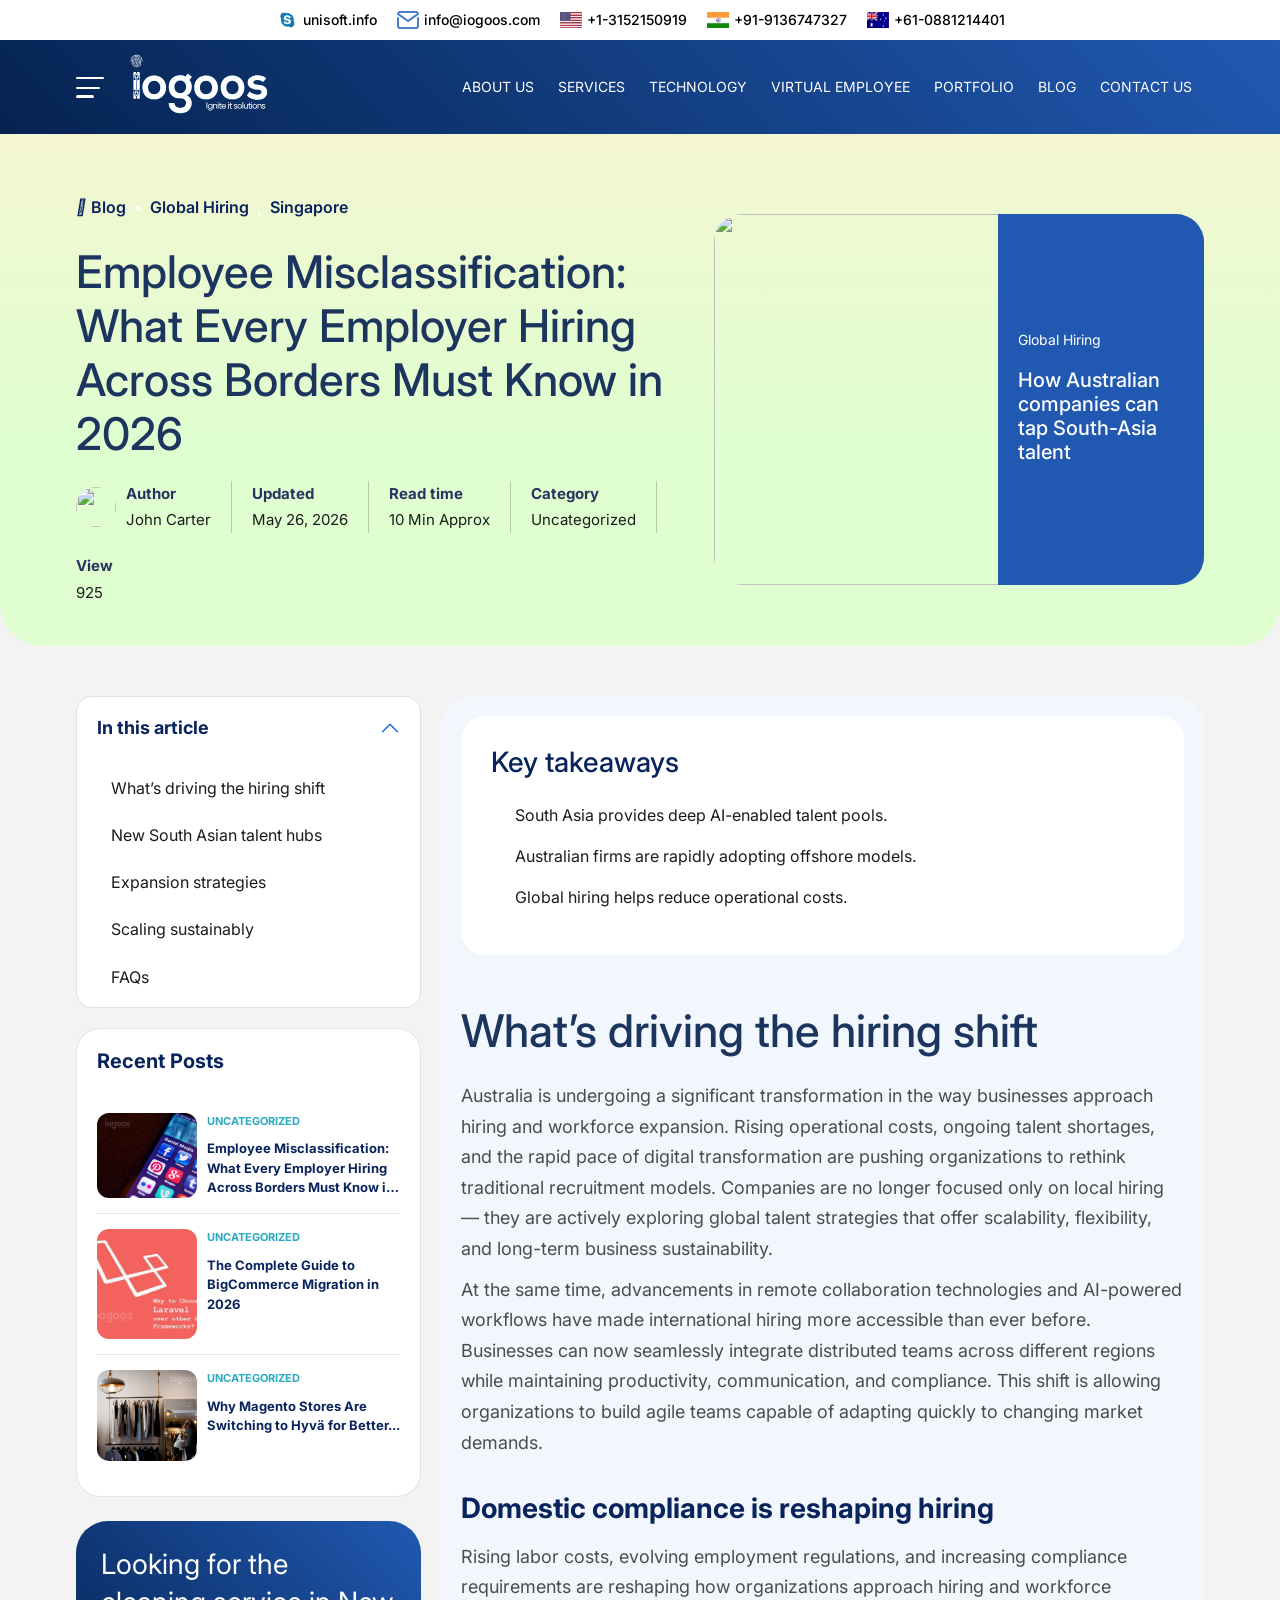
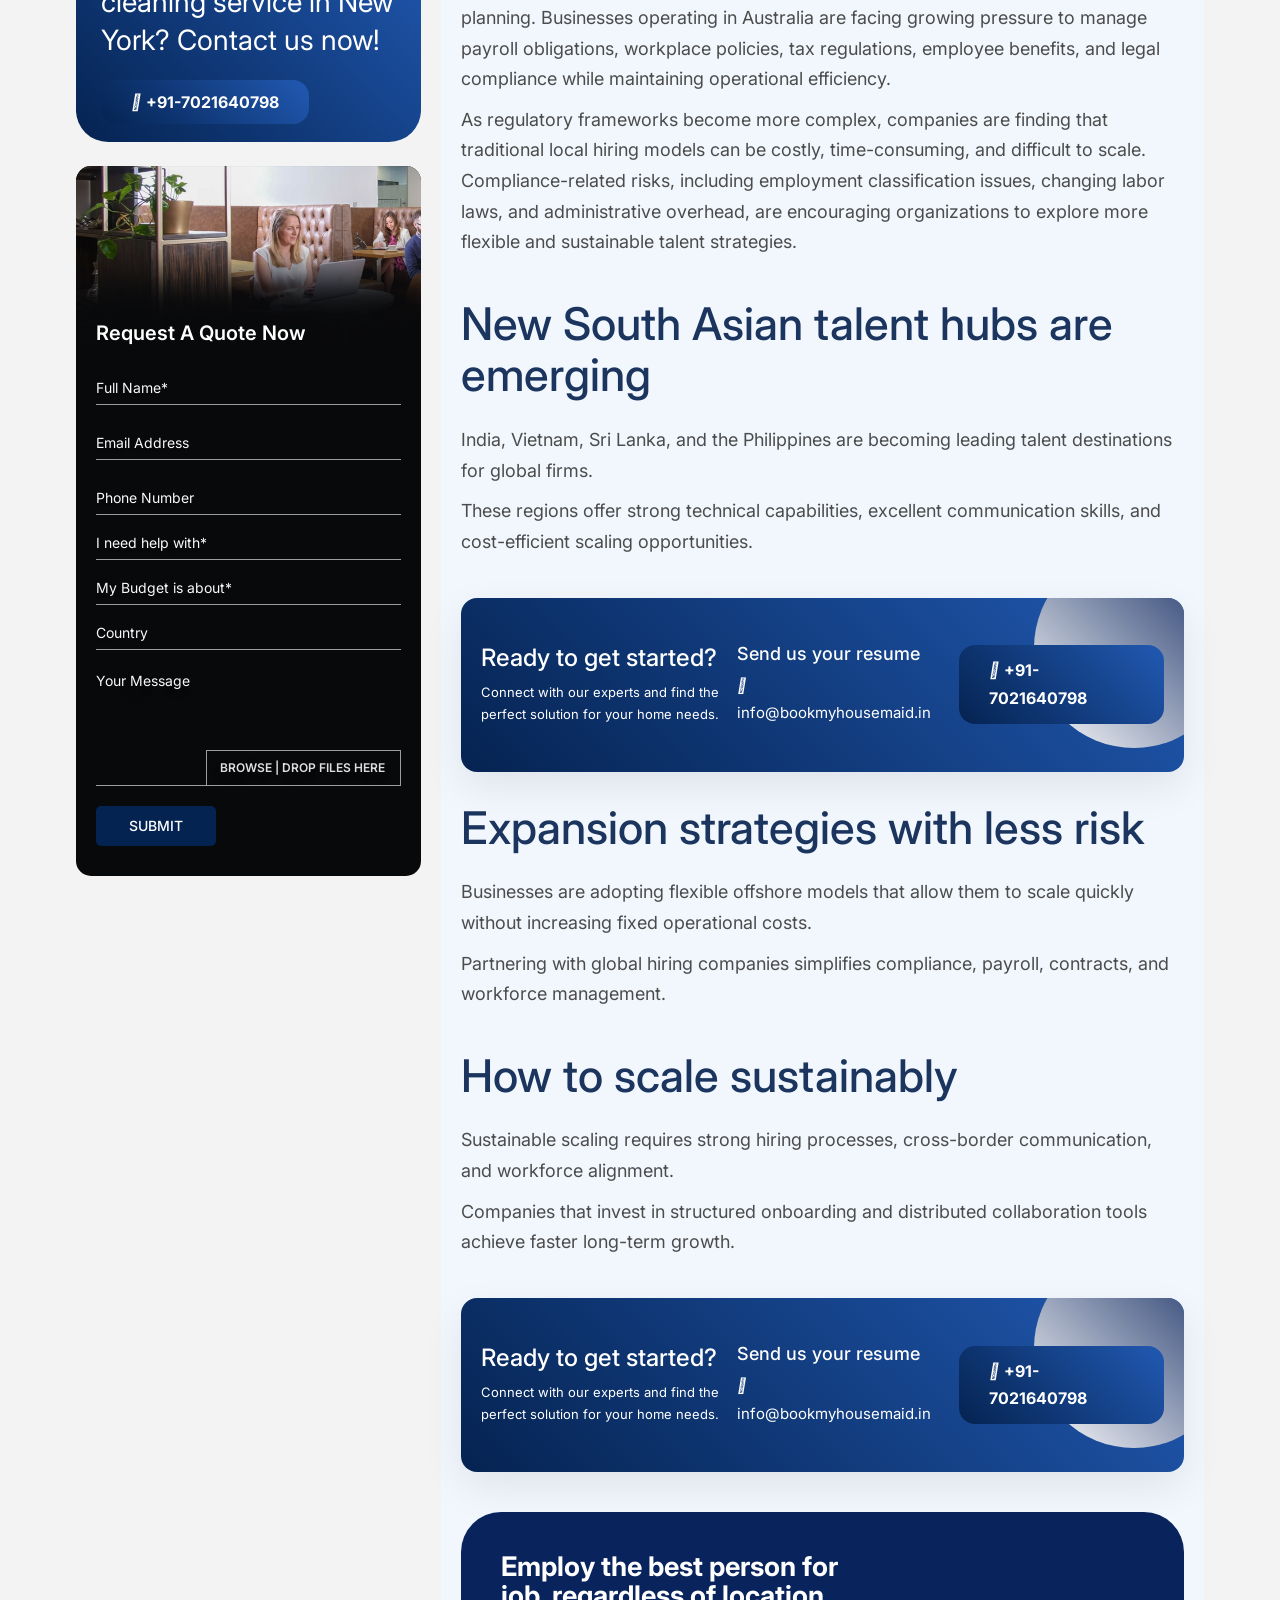
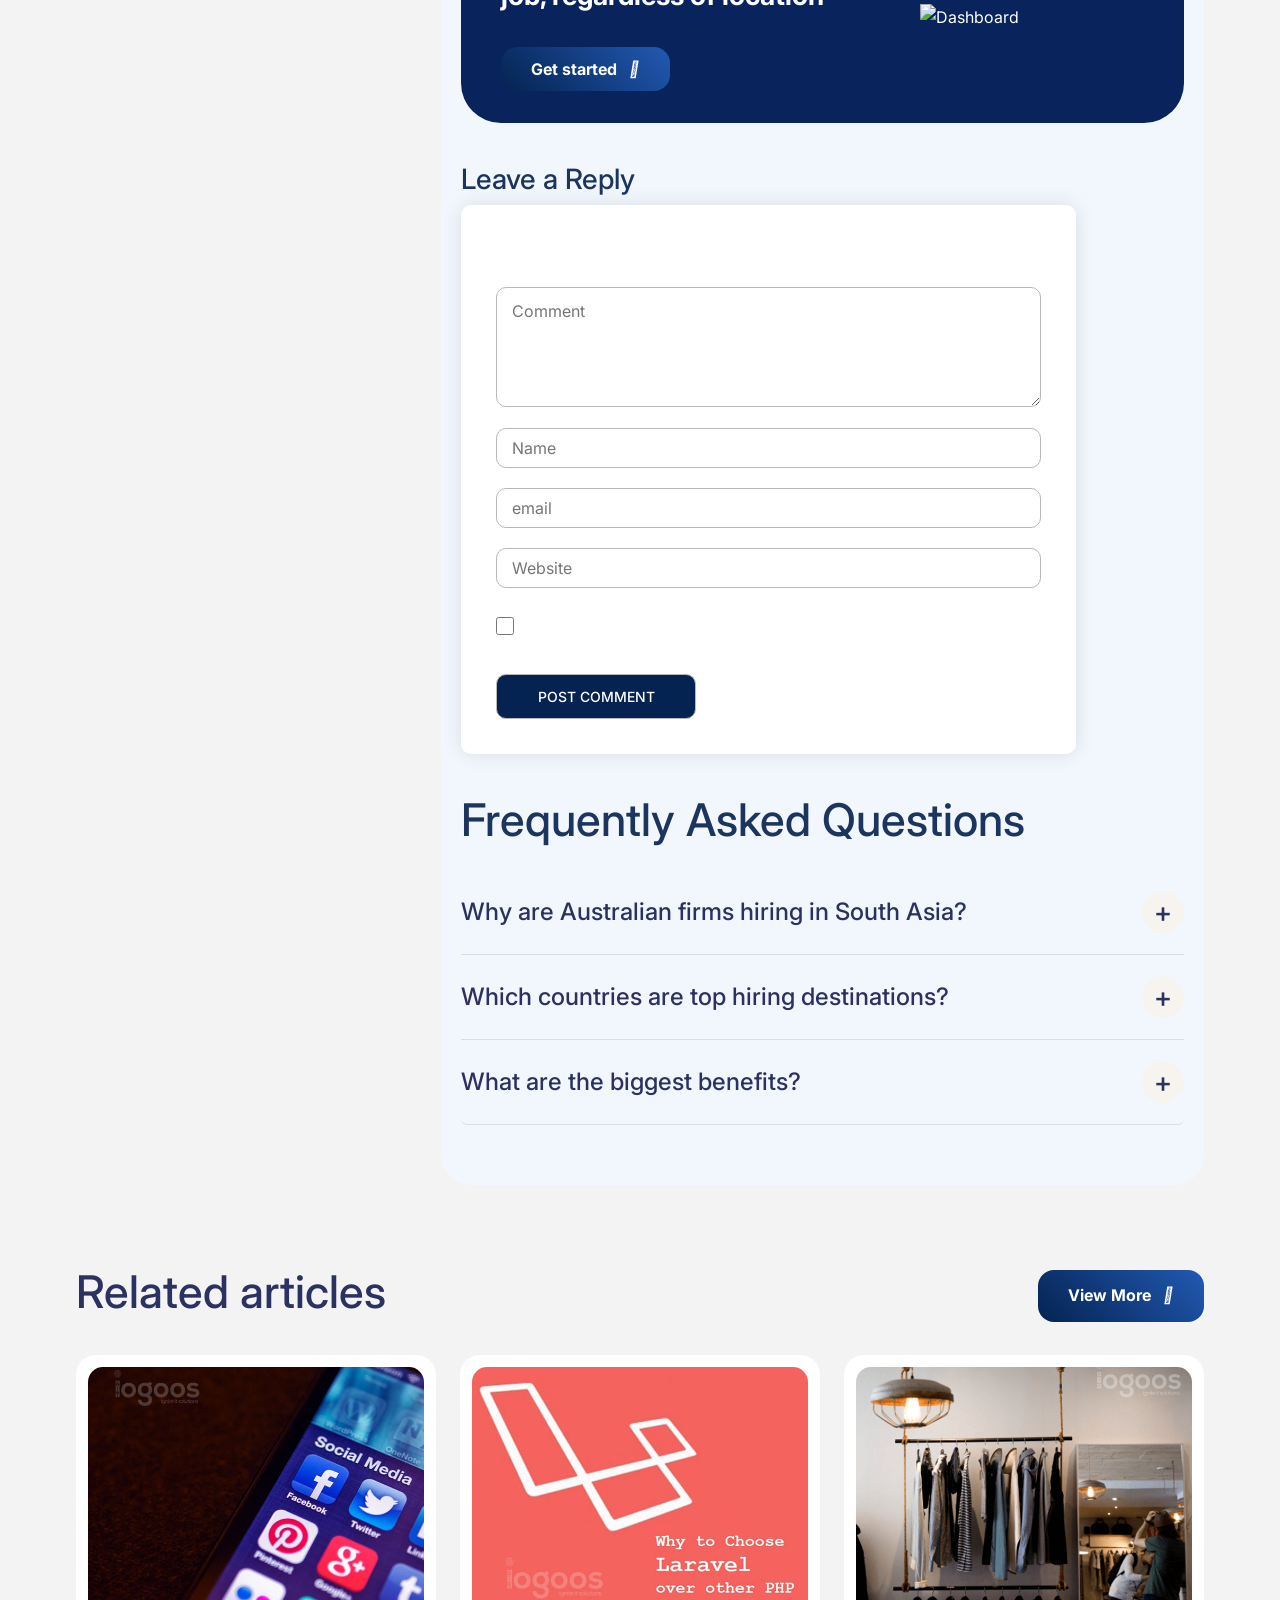
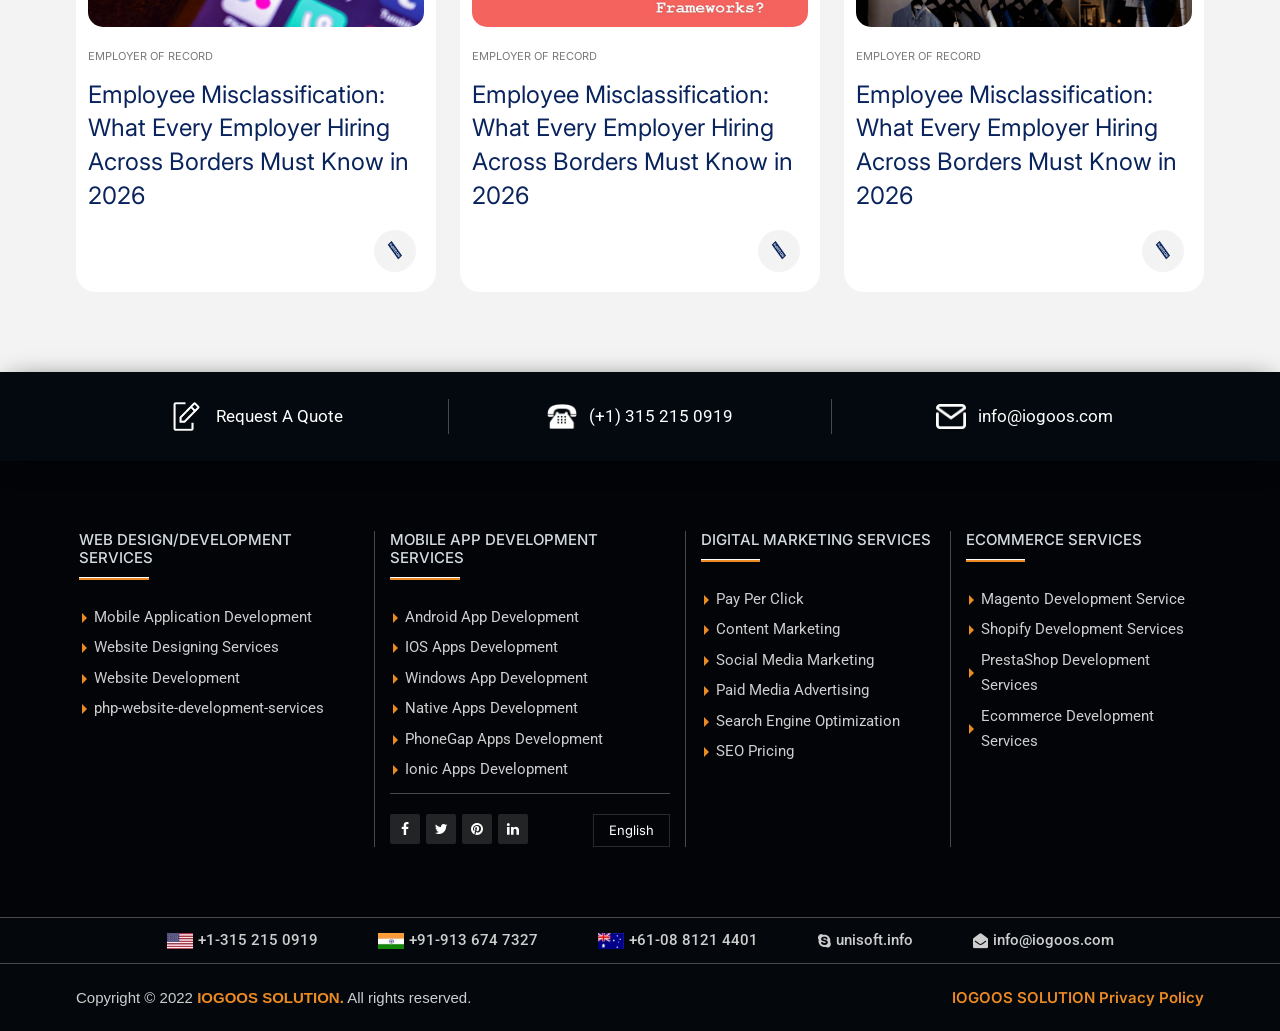
==== commit 8bae868e: "ch" ====
--- a/blog-details.html
+++ b/blog-details.html
@@ -2137,504 +2137,600 @@
       </div>
    </header>
 
-
-           <!-- bd-hero-->
-        <section class="bd-hero">
-
-            <div class="container-fluid">
-
-                <div class="bd-hero-grid">
-
-                    <div>
-
-                        <div class="bd-breadcrumb br-new">
-                            <a href=""><i class="fa-solid fa-angle-left"></i> Blog</a>
-                            •
-                            <a href="">Global Hiring</a>
-                            ,
-                            <a href="">Singapore</a>
+   <main class="blog-details-page">
+      <!-- bd-hero-->
+      <section class="bd-hero">
+
+         <div class="container">
+               <div class="bd-hero-grid">
+                  <div>
+                     <div class="bd-breadcrumb br-new">
+                           <a href=""><i class="fa-solid fa-angle-left"></i> Blog</a>
+                           •
+                           <a href="">Global Hiring</a>
+                           ,
+                           <a href="">Singapore</a>
+                     </div>
+                     <h2>Employee Misclassification: What Every Employer Hiring Across Borders Must Know in 2026</h2>
+                     <div class="bd-hero-meta">
+                           <div class="meta-item bd-auther-img">
+                              <div>
+                                 <img src="https://www.usemultiplier.com/wp-content/uploads/2025/08/Ashok-Bhatt-48x48.png"
+                                       alt="">
+                              </div>
+                              <div>
+                                 <span>Author</span>
+                                 <strong>John Carter</strong>
+                              </div>
+                           </div>
+
+                           <div class="meta-item">
+                              <span>Updated</span>
+                              <strong>May 26, 2026</strong>
+                           </div>
+
+                           <div class="meta-item">
+                              <span>Read time</span>
+                              <strong>10 Min Approx</strong>
+                           </div>
+
+                           <div class="meta-item">
+                              <span>Category</span>
+                              <strong>Uncategorized</strong>
+                           </div>
+
+                           <div class="meta-item">
+                              <span>View</span>
+                              <strong>925</strong>
+                           </div>
+
+                     </div>
+
+                  </div>
+
+                  <div class="bd-hero-card">
+
+                     <img src="https://images.unsplash.com/photo-1486406146926-c627a92ad1ab?q=80&w=1600&auto=format&fit=crop"
+                           alt="">
+
+                     <div class="bd-hero-overlay">
+                           <span>Global Hiring</span>
+
+                           <h3>
+                              How Australian companies
+                              can tap South-Asia talent
+                           </h3>
+                     </div>
+
+                  </div>
+
+               </div>
+
+         </div>
+
+      </section>
+
+      <!-- BLOG -->
+      <section class="bd-blog-wrapper">
+         <div class="container">
+               <div class="blog-grid">
+                  <!-- LEFT bd-sidebar -->
+                  <aside class="bd-sidebar">
+                     <div class="accordion topic-acc" id="accordionExample">
+                           <div class="accordion-item">
+                              <h2 class="accordion-header">
+                                 <button class="accordion-button" type="button" data-bs-toggle="collapse" data-bs-target="#collapseOne" aria-expanded="true" aria-controls="collapseOne">
+                                       In this article
+                                 </button>
+                              </h2>
+                              <div id="collapseOne" class="accordion-collapse collapse show" data-bs-parent="#accordionExample">
+                                 <div class="accordion-body">
+                                       <div class="toc-list">
+                                          <a href="#section1">What’s driving the hiring shift</a>
+                                          <a href="#section2">New South Asian talent hubs</a>
+                                          <a href="#section3">Expansion strategies</a>
+                                          <a href="#section4">Scaling sustainably</a>
+                                          <a href="#section5">FAQs</a>
+                                       </div>
+                                 </div>
+                              </div>
+                           </div>
+                     </div>
+
+                     <div class="recent-posts">
+                           <h3>Recent Posts</h3>
+
+                           <div class="post-item">
+                              <div class="post-img">
+                                 <img src="img/socialnetwork.jpg" alt="">
+                              </div>
+                              <div class="post-content">
+                                 <span class="category">Uncategorized</span>
+                                 <a href="#">
+                                       Employee Misclassification: What Every Employer Hiring Across Borders Must Know
+                                       in 2026
+                                 </a>
+                              </div>
+                           </div>
+
+                           <div class="post-item">
+                              <div class="post-img">
+                                 <img src="img/laravel-development-services-blog.jpg" alt="">
+                              </div>
+                              <div class="post-content">
+                                 <span class="category">
+                                       Uncategorized
+                                 </span>
+                                 <h3>
+                                       <a href="#">
+                                          The Complete Guide to BigCommerce Migration in 2026
+                                       </a>
+                                 </h3>
+                              </div>
+                           </div>
+
+                           <div class="post-item">
+                              <div class="post-img">
+                                 <img src="img/email-metrics.png" alt="">
+                              </div>
+                              <div class="post-content">
+                                 <span class="category">
+                                       Uncategorized
+                                 </span>
+                                 <h3>
+                                       <a href="#">
+                                          Why Magento Stores Are Switching to Hyvä for Better...
+                                       </a>
+                                 </h3>
+                              </div>
+                           </div>
+                     </div>
+
+                     <div class="cleaning_card">
+                           <div class="cleaning_content">
+                              <h3>
+                                 Looking for the cleaning service in New York? Contact us now!
+                              </h3>
+                              <a href="" class="site-btn bg-white1"><i class="fa-solid fa-phone"></i> +91-7021640798</a>
+                           </div>
+                     </div>
+
+                     <div class="sbrightbox">
+                           <div class="sbimg">
+                              <img src="img/sbbgform.png" alt="">
+                           </div>
+                           <div class="sbform">
+                              <h3>Request A Quote Now</h3>
+                              <form>
+                              <div class="form-group">
+                                 <input type="text" placeholder="Full Name*" name="">
+                              </div>  
+                              <div class="form-group">
+                                 <input type="text" placeholder="Email Address" name="">
+                              </div>  
+                              <div class="form-group">
+                                 <input type="text" placeholder="Phone Number" name="">
+                              </div>  
+                              <div class="form-group">
+                                 <select name="work_type" class="form-control">
+                                 <option value="I need help with*">I need help with*</option>
+                                 <option value="Website Design">Website Design</option>
+                                 <option value="Website Development">Website Development</option>
+                                 <option value="E-Commerce Website">E-Commerce Website</option>
+                                 <option value="Content management System">Content management System</option>
+                                 <option value="Paid Search Marketing">Paid Search Marketing</option>
+                                 <option value="Internet Marketing">Internet Marketing</option>
+                                 <option value="Social Media Marketing">Social Media Marketing</option>
+                                 <option value="Email marketing">Email marketing</option>
+                                 <option value="Graphics Design">Graphics Design</option>
+                                 </select>
+                              </div>  
+                              <div class="form-group">
+                                 <select name="budget" class="form-control">
+                                 <option value="">My Budget is about*</option>
+                                 <option value="$0-$500">$0-$500</option>
+                                 <option value="$500-$1000">$500-$1,000</option>
+                                 <option value="$1000-$1500">$1,000-$1,500</option>
+                                 <option value="$1500-$2500">$1,500-$2,500</option>
+                                 <option value="$2500-$4500">$2,500-$4,500</option>
+                                 <option value="$4500-$7000">$4,500-$7,000</option>
+                                 <option value="$7000-$10000">$7,000-$10,000</option>
+                                 <option value="$10000-$15000">$10,000-$15,000</option>
+                                 <option value="$15000-$25000">$15,000-$25,000</option>
+                                 <option value="$25000-$50000">$25,000-$50,000</option>
+                                 <option value="$50000+">$50,000+</option>
+                                 <option value="not sure">not sure</option>
+                                 </select>
+                              </div>  
+                              <div class="form-group">
+                                 <select id="country" name="country" class="form-control">
+                                 <option value="">Country</option>
+                                 <option value="India">India</option>
+                                 <option value="Afghanistan">Afghanistan</option>
+                                 </select>
+                              </div>  
+                              <div class="form-group d-block">
+                                 <textarea class="form-control" rows="5" placeholder="Your Message" name="message"></textarea>
+                                 <span class="choose_file">
+                                       <input type="file">
+                                 </span>
+                                 </div>
+                                 <div class="sbformbtn">
+                                 <input type="submit" value="Submit" class="btn_ btn-secondary_ animateBtn3">
+                              </div>
+                              </form></div>  
+                              
+                  
+                     </div>
+
+                  </aside>
+
+                  <!-- RIGHT CONTENT -->
+                  <div class="bd-content">
+
+                     <div class="takeaway-box">
+
+                           <h3>Key takeaways</h3>
+
+                           <ul>
+                              <li>South Asia provides deep AI-enabled talent pools.</li>
+                              <li>Australian firms are rapidly adopting offshore models.</li>
+                              <li>Global hiring helps reduce operational costs.</li>
+                           </ul>
+
+                     </div>
+
+                     <div class="content-section" id="section1">
+
+                           <h2>What’s driving the hiring shift</h2>
+
+                           <p>
+                              Australia is undergoing a significant transformation in the way businesses approach
+                              hiring
+                              and workforce expansion. Rising operational costs, ongoing talent shortages, and the
+                              rapid
+                              pace of digital transformation are pushing organizations to rethink traditional
+                              recruitment
+                              models. Companies are no longer focused only on local hiring — they are actively
+                              exploring
+                              global talent strategies that offer scalability, flexibility, and long-term business
+                              sustainability.
+                           </p>
+
+                           <p>
+                              At the same time, advancements in remote collaboration technologies and AI-powered
+                              workflows
+                              have made international hiring more accessible than ever before. Businesses can now
+                              seamlessly integrate distributed teams across different regions while maintaining
+                              productivity, communication, and compliance. This shift is allowing organizations to
+                              build
+                              agile teams capable of adapting quickly to changing market demands.
+                           </p>
+
+                           <h3>Domestic compliance is reshaping hiring</h3>
+
+                           <p>
+                              Rising labor costs, evolving employment regulations, and increasing compliance
+                              requirements
+                              are reshaping how organizations approach hiring and workforce planning. Businesses
+                              operating
+                              in Australia are facing growing pressure to manage payroll obligations, workplace
+                              policies,
+                              tax regulations, employee benefits, and legal compliance while maintaining operational
+                              efficiency.
+                           </p>
+                           <p>As regulatory frameworks become more complex, companies are finding that traditional
+                              local
+                              hiring models can be costly, time-consuming, and difficult to scale. Compliance-related
+                              risks, including employment classification issues, changing labor laws, and
+                              administrative
+                              overhead, are encouraging organizations to explore more flexible and sustainable talent
+                              strategies.</p>
+
+                     </div>
+
+                     <div class="content-section" id="section2">
+
+                           <h2>New South Asian talent hubs are emerging</h2>
+
+                           <p>
+                              India, Vietnam, Sri Lanka, and the Philippines are becoming
+                              leading talent destinations for global firms.
+                           </p>
+
+                           <p>
+                              These regions offer strong technical capabilities, excellent
+                              communication skills, and cost-efficient scaling opportunities.
+                           </p>
+
+                     </div>
+
+                     <div class="container-fluid cta-section pt-0 bd-ctabox">
+                           <div class="cta-box">
+
+                              <div class="cta-left">
+                                 <h2><span>Ready to get started?</span></h2>
+                                 <p>Connect with our experts and find the perfect solution for your home needs.</p>
+                              </div>
+
+                              <div class="cta-right">
+                                 <div class="cta-cont">
+                                       <h4>Send us your resume</h4>
+                                       <a href="mailto:info@bookmyhousemaid.in" class="tablet-css"><i
+                                             class="fa-solid fa-envelope"></i>
+                                          info@bookmyhousemaid.in</a>
+                                 </div>
+                                 <a href="tel:7021640798" class="site-btn"><i class="fa-solid fa-headset"></i>
+                                       +91-7021640798</a>
+                              </div>
+
+                           </div>
+                     </div>
+
+                     <div class="content-section" id="section3">
+
+                           <h2>Expansion strategies with less risk</h2>
+
+                           <p>
+                              Businesses are adopting flexible offshore models that allow
+                              them to scale quickly without increasing fixed operational costs.
+                           </p>
+
+                           <p>
+                              Partnering with global hiring companies simplifies compliance,
+                              payroll, contracts, and workforce management.
+                           </p>
+
+                     </div>
+
+                     <div class="content-section" id="section4">
+
+                           <h2>How to scale sustainably</h2>
+
+                           <p>
+                              Sustainable scaling requires strong hiring processes,
+                              cross-border communication, and workforce alignment.
+                           </p>
+
+                           <p>
+                              Companies that invest in structured onboarding and distributed
+                              collaboration tools achieve faster long-term growth.
+                           </p>
+
+                     </div>
+
+
+                     <div class="container-fluid cta-section pt-0 bd-ctabox">
+                           <div class="cta-box">
+
+                              <div class="cta-left">
+                                 <h2><span>Ready to get started?</span></h2>
+                                 <p>Connect with our experts and find the perfect solution for your home needs.</p>
+                              </div>
+
+                              <div class="cta-right">
+                                 <div class="cta-cont">
+                                       <h4>Send us your resume</h4>
+                                       <a href="mailto:info@bookmyhousemaid.in" class="tablet-css"><i
+                                             class="fa-solid fa-envelope"></i>
+                                          info@bookmyhousemaid.in</a>
+                                 </div>
+                                 <a href="tel:7021640798" class="site-btn"><i class="fa-solid fa-headset"></i>
+                                       +91-7021640798</a>
+                              </div>
+
+                           </div>
+                     </div>
+
+                     <div class="blog-cta-banner">
+
+                           <div class="blog-cta-content">
+
+                              <div class="blog-cta-left">
+
+                                 <h4 class="blog-cta-title">
+                                       Employ the best person for job,
+                                       regardless of location
+                                 </h4>
+
+                                 <a href="#" class="site-btn">
+                                       Get started <i class="fa-solid fa-arrow-right ms-2"></i>
+                                 </a>
+
+                              </div>
+
+                              <div class="blog-cta-right">
+                                 <img src="https://pamgro.com/wp-content/uploads/2025/08/pamgro-dashboard-2-scaled.png"
+                                       alt="Dashboard">
+                              </div>
+
+                           </div>
+
+                     </div>
+
+                     <div class="leavecommentbox">
+                           <h3>Leave a Reply</h3>
+                           <form>
+                              <p class="comment-notes">
+                                 <span id="email-notes">Your email address will not be published.</span> 
+                                 <span class="required-field-message">Required fields are marked <span class="required">*</span></span></p>
+
+                                 <div class="comment-form-comment">
+                                 <textarea cols="45" rows="5" placeholder="Comment"></textarea>
+                                 </div>
+                                 <div class="comment-form-author">
+                                 <input placeholder="Name" name="author" type="text">
+                                 </div>
+                                 <div class="comment-form-email">
+                                 <input placeholder="email" name="email" type="email">
+                                 </div>
+                                 <div class="comment-form-url">
+                                 <input placeholder="Website" name="url" type="url">
+                                 </div>
+                                 <div class="comment-form-cookies-consent">
+                                 <input id="cookies-consent" name="cookies-consent" type="checkbox" value="yes"> 
+                                 <label for="cookies-consent">Save my name, email, and website in this browser for the next time I comment.</label>
+                                 </div>
+                                 <div class="form-submit">
+                                 <input name="submit" type="submit" id="submit" class="btn_ btn-secondary_ animateBtn3" value="Post Comment"> 
+                                 </div>
+                           </form>
+                     </div>
+
+                        <div class="content-section" id="section5">
+
+                           <h2>Frequently Asked Questions</h2>
+                           <div class="content-acc">
+                              <div class="accordion custom-accordion1" id="faqAccordion">
+
+                                 <div class="accordion-item">
+                                       <h2 class="accordion-header">
+                                          <button class="accordion-button collapsed" type="button"
+                                             data-bs-toggle="collapse" data-bs-target="#faq1">
+                                             Why are Australian firms hiring in South Asia?
+                                          </button>
+                                       </h2>
+                                       <div id="faq1" class="accordion-collapse collapse"
+                                          data-bs-parent="#faqAccordion">
+                                          <div class="accordion-body">
+                                             Due to talent shortages, rising costs, and demand for faster scaling.
+                                          </div>
+                                       </div>
+                                 </div>
+
+                                 <div class="accordion-item">
+                                       <h2 class="accordion-header">
+                                          <button class="accordion-button collapsed" type="button"
+                                             data-bs-toggle="collapse" data-bs-target="#faq2">
+                                             Which countries are top hiring destinations?
+                                          </button>
+                                       </h2>
+                                       <div id="faq2" class="accordion-collapse collapse"
+                                          data-bs-parent="#faqAccordion">
+                                          <div class="accordion-body">
+                                             India, Vietnam, Philippines, Sri Lanka, and Malaysia.
+                                          </div>
+                                       </div>
+                                 </div>
+
+                                 <div class="accordion-item">
+                                       <h2 class="accordion-header">
+                                          <button class="accordion-button collapsed" type="button"
+                                             data-bs-toggle="collapse" data-bs-target="#faq3">
+                                             What are the biggest benefits?
+                                          </button>
+                                       </h2>
+                                       <div id="faq3" class="accordion-collapse collapse"
+                                          data-bs-parent="#faqAccordion">
+                                          <div class="accordion-body">
+                                             Reduced operational costs, 24/7 productivity, and access to highly
+                                             skilled
+                                             talent pools. What should a financial plan include?
+                                          </div>
+                                       </div>
+                                 </div>
+                              </div>
+
+                           </div>
+                     </div>
+                  </div>
+               </div>
+         </div>
+      </section>
+
+       <!-- RELATED ARTICLES -->
+      <section class="related">
+         <div class="container">
+            <div class="related-top">
+               <h2>Related articles</h2>
+
+               <a href="blog.html" class="site-btn">View More <i class="fa-solid fa-arrow-right ms-2"></i></a>
+            </div>
+
+            <div class="row g-4">
+               <!-- Blog Card -->
+               <div class="col-lg-4 col-md-6">
+                     <article class="blog-card">
+                        <a href="blog-details.html">
+                           <img src="img/socialnetwork.jpg" alt="">
+                        </a>
+
+                        <div class="blog-content">
+                           <span class="category">
+                                 EMPLOYER OF RECORD
+                           </span>
+
+                           <h3>
+                                 <a href="blog-details.html">
+                                    Employee Misclassification:
+                                    What Every Employer Hiring
+                                    Across Borders Must Know in 2026
+                                 </a>
+                           </h3>
                         </div>
 
-                        <h2>
-                            Employee Misclassification: What Every Employer Hiring Across Borders Must Know in 2026
-                        </h2>
-
-                        <div class="bd-hero-meta">
-
-                            <div class="meta-item bd-auther-img">
-                                <div>
-                                    <img src="https://www.usemultiplier.com/wp-content/uploads/2025/08/Ashok-Bhatt-48x48.png"
-                                        alt="">
-                                </div>
-                                <div>
-                                    <span>Author</span>
-                                    <strong>John Carter</strong>
-                                </div>
-                            </div>
-
-                            <div class="meta-item">
-                                <span>Updated</span>
-                                <strong>May 26, 2026</strong>
-                            </div>
-
-                            <div class="meta-item">
-                                <span>Read time</span>
-                                <strong>10 Min Approx</strong>
-                            </div>
-
+                        <a href="blog-details.html" class="read-more blog-icon">
+                           <i class="fa-solid fa-arrow-right"></i>
+                        </a>
+                     </article>
+               </div>
+
+               <div class="col-lg-4 col-md-6">
+                     <article class="blog-card">
+                        <a href="blog-details.html">
+                           <img src="img/laravel-development-services-blog.jpg" alt="">
+                        </a>
+
+                        <div class="blog-content">
+                           <span class="category">
+                                 EMPLOYER OF RECORD
+                           </span>
+
+                           <h3>
+                                 <a href="blog-details.html">
+                                    Employee Misclassification:
+                                    What Every Employer Hiring
+                                    Across Borders Must Know in 2026
+                                 </a>
+                           </h3>
                         </div>
 
-                    </div>
-
-                    <div class="bd-hero-card">
-
-                        <img src="https://images.unsplash.com/photo-1486406146926-c627a92ad1ab?q=80&w=1600&auto=format&fit=crop"
-                            alt="">
-
-                        <div class="bd-hero-overlay">
-                            <span>Global Hiring</span>
-
-                            <h3>
-                                How Australian companies
-                                can tap South-Asia talent
-                            </h3>
+                        <a href="blog-details.html" class="read-more blog-icon">
+                           <i class="fa-solid fa-arrow-right"></i>
+                        </a>
+                     </article>
+               </div>
+
+               <div class="col-lg-4 col-md-6">
+                     <article class="blog-card">
+                        <a href="blog-details.html">
+                           <img src="img/email-metrics.png" alt="">
+                        </a>
+
+                        <div class="blog-content">
+                           <span class="category">
+                                 EMPLOYER OF RECORD
+                           </span>
+
+                           <h3>
+                                 <a href="blog-details.html">
+                                    Employee Misclassification:
+                                    What Every Employer Hiring
+                                    Across Borders Must Know in 2026
+                                 </a>
+                           </h3>
                         </div>
 
-                    </div>
-
-                </div>
+                        <a href="blog-details.html" class="read-more blog-icon">
+                           <i class="fa-solid fa-arrow-right"></i>
+                        </a>
+                     </article>
+               </div>
 
             </div>
-
-        </section>
-
-           <!-- BLOG -->
-        <section class="bd-blog-wrapper">
-            <div class="container-fluid">
-                <div class="blog-grid">
-                    <!-- LEFT bd-sidebar -->
-                    <aside class="bd-sidebar">
-                        <div class="accordion topic-acc" id="accordionExample">
-                            <div class="accordion-item">
-                                <h2 class="accordion-header">
-                                    <button class="accordion-button" type="button" data-bs-toggle="collapse" data-bs-target="#collapseOne" aria-expanded="true" aria-controls="collapseOne">
-                                        In this article
-                                    </button>
-                                </h2>
-                                <div id="collapseOne" class="accordion-collapse collapse show" data-bs-parent="#accordionExample">
-                                    <div class="accordion-body">
-                                        <div class="toc-list">
-                                            <a href="#section1">What’s driving the hiring shift</a>
-                                            <a href="#section2">New South Asian talent hubs</a>
-                                            <a href="#section3">Expansion strategies</a>
-                                            <a href="#section4">Scaling sustainably</a>
-                                            <a href="#section5">FAQs</a>
-                                        </div>
-                                    </div>
-                                </div>
-                            </div>
-                        </div>
-
-                        <div class="recent-posts">
-                            <h3>Recent Posts</h3>
-
-                            <div class="post-item">
-                                <div class="post-img">
-                                    <img src="img/socialnetwork.jpg" alt="">
-                                </div>
-                                <div class="post-content">
-                                    <span class="category">Uncategorized</span>
-                                    <a href="#">
-                                        Employee Misclassification: What Every Employer Hiring Across Borders Must Know
-                                        in 2026
-                                    </a>
-                                </div>
-                            </div>
-
-                            <div class="post-item">
-                                <div class="post-img">
-                                    <img src="img/laravel-development-services-blog.jpg" alt="">
-                                </div>
-                                <div class="post-content">
-                                    <span class="category">
-                                        Uncategorized
-                                    </span>
-                                    <h3>
-                                        <a href="#">
-                                            The Complete Guide to BigCommerce Migration in 2026
-                                        </a>
-                                    </h3>
-                                </div>
-                            </div>
-
-                            <div class="post-item">
-                                <div class="post-img">
-                                    <img src="img/email-metrics.png" alt="">
-                                </div>
-                                <div class="post-content">
-                                    <span class="category">
-                                        Uncategorized
-                                    </span>
-                                    <h3>
-                                        <a href="#">
-                                            Why Magento Stores Are Switching to Hyvä for Better...
-                                        </a>
-                                    </h3>
-                                </div>
-                            </div>
-                        </div>
-
-                        <div class="cleaning_card">
-                            <div class="cleaning_content">
-                                <h3>
-                                    Looking for the cleaning service in New York? Contact us now!
-                                </h3>
-                                <a href="" class="site-btn bg-white1"><i class="fa-solid fa-phone"></i> +91-7021640798</a>
-                            </div>
-                        </div>
-
-                        <div class="sbrightbox">
-                            <div class="sbimg">
-                                <img src="img/sbbgform.png" alt="">
-                            </div>
-                            <div class="sbform">
-                                <h3>Request A Quote Now</h3>
-                                <form>
-                                <div class="form-group">
-                                    <input type="text" placeholder="Full Name*" name="">
-                                </div>  
-                                <div class="form-group">
-                                    <input type="text" placeholder="Email Address" name="">
-                                </div>  
-                                <div class="form-group">
-                                    <input type="text" placeholder="Phone Number" name="">
-                                </div>  
-                                <div class="form-group">
-                                    <select name="work_type" class="form-control">
-                                    <option value="I need help with*">I need help with*</option>
-                                    <option value="Website Design">Website Design</option>
-                                    <option value="Website Development">Website Development</option>
-                                    <option value="E-Commerce Website">E-Commerce Website</option>
-                                    <option value="Content management System">Content management System</option>
-                                    <option value="Paid Search Marketing">Paid Search Marketing</option>
-                                    <option value="Internet Marketing">Internet Marketing</option>
-                                    <option value="Social Media Marketing">Social Media Marketing</option>
-                                    <option value="Email marketing">Email marketing</option>
-                                    <option value="Graphics Design">Graphics Design</option>
-                                    </select>
-                                </div>  
-                                <div class="form-group">
-                                    <select name="budget" class="form-control">
-                                    <option value="">My Budget is about*</option>
-                                    <option value="$0-$500">$0-$500</option>
-                                    <option value="$500-$1000">$500-$1,000</option>
-                                    <option value="$1000-$1500">$1,000-$1,500</option>
-                                    <option value="$1500-$2500">$1,500-$2,500</option>
-                                    <option value="$2500-$4500">$2,500-$4,500</option>
-                                    <option value="$4500-$7000">$4,500-$7,000</option>
-                                    <option value="$7000-$10000">$7,000-$10,000</option>
-                                    <option value="$10000-$15000">$10,000-$15,000</option>
-                                    <option value="$15000-$25000">$15,000-$25,000</option>
-                                    <option value="$25000-$50000">$25,000-$50,000</option>
-                                    <option value="$50000+">$50,000+</option>
-                                    <option value="not sure">not sure</option>
-                                    </select>
-                                </div>  
-                                <div class="form-group">
-                                    <select id="country" name="country" class="form-control">
-                                    <option value="">Country</option>
-                                    <option value="India">India</option>
-                                    <option value="Afghanistan">Afghanistan</option>
-                                    </select>
-                                </div>  
-                                <div class="form-group d-block">
-                                    <textarea class="form-control" rows="5" placeholder="Your Message" name="message"></textarea>
-                                    <span class="choose_file">
-                                        <input type="file">
-                                    </span>
-                                    </div>
-                                    <div class="sbformbtn">
-                                    <input type="submit" value="Submit" class="btn_ btn-secondary_ animateBtn3">
-                                </div>
-                                </form></div>  
-                                
-                     
-                        </div>
-
-                    </aside>
-
-                    <!-- RIGHT CONTENT -->
-                    <div class="bd-content">
-
-                        <div class="takeaway-box">
-
-                            <h3>Key takeaways</h3>
-
-                            <ul>
-                                <li>South Asia provides deep AI-enabled talent pools.</li>
-                                <li>Australian firms are rapidly adopting offshore models.</li>
-                                <li>Global hiring helps reduce operational costs.</li>
-                            </ul>
-
-                        </div>
-
-                        <div class="content-section" id="section1">
-
-                            <h2>What’s driving the hiring shift</h2>
-
-                            <p>
-                                Australia is undergoing a significant transformation in the way businesses approach
-                                hiring
-                                and workforce expansion. Rising operational costs, ongoing talent shortages, and the
-                                rapid
-                                pace of digital transformation are pushing organizations to rethink traditional
-                                recruitment
-                                models. Companies are no longer focused only on local hiring — they are actively
-                                exploring
-                                global talent strategies that offer scalability, flexibility, and long-term business
-                                sustainability.
-                            </p>
-
-                            <p>
-                                At the same time, advancements in remote collaboration technologies and AI-powered
-                                workflows
-                                have made international hiring more accessible than ever before. Businesses can now
-                                seamlessly integrate distributed teams across different regions while maintaining
-                                productivity, communication, and compliance. This shift is allowing organizations to
-                                build
-                                agile teams capable of adapting quickly to changing market demands.
-                            </p>
-
-                            <h3>Domestic compliance is reshaping hiring</h3>
-
-                            <p>
-                                Rising labor costs, evolving employment regulations, and increasing compliance
-                                requirements
-                                are reshaping how organizations approach hiring and workforce planning. Businesses
-                                operating
-                                in Australia are facing growing pressure to manage payroll obligations, workplace
-                                policies,
-                                tax regulations, employee benefits, and legal compliance while maintaining operational
-                                efficiency.
-                            </p>
-                            <p>As regulatory frameworks become more complex, companies are finding that traditional
-                                local
-                                hiring models can be costly, time-consuming, and difficult to scale. Compliance-related
-                                risks, including employment classification issues, changing labor laws, and
-                                administrative
-                                overhead, are encouraging organizations to explore more flexible and sustainable talent
-                                strategies.</p>
-
-                        </div>
-
-                        <div class="content-section" id="section2">
-
-                            <h2>New South Asian talent hubs are emerging</h2>
-
-                            <p>
-                                India, Vietnam, Sri Lanka, and the Philippines are becoming
-                                leading talent destinations for global firms.
-                            </p>
-
-                            <p>
-                                These regions offer strong technical capabilities, excellent
-                                communication skills, and cost-efficient scaling opportunities.
-                            </p>
-
-                        </div>
-
-                        <div class="container-fluid cta-section pt-0 bd-ctabox">
-                            <div class="cta-box">
-
-                                <div class="cta-left">
-                                    <h2><span>Ready to get started?</span></h2>
-                                    <p>Connect with our experts and find the perfect solution for your home needs.</p>
-                                </div>
-
-                                <div class="cta-right">
-                                    <div class="cta-cont">
-                                        <h4>Send us your resume</h4>
-                                        <a href="mailto:info@bookmyhousemaid.in" class="tablet-css"><i
-                                                class="fa-solid fa-envelope"></i>
-                                            info@bookmyhousemaid.in</a>
-                                    </div>
-                                    <a href="tel:7021640798" class="site-btn"><i class="fa-solid fa-headset"></i>
-                                        +91-7021640798</a>
-                                </div>
-
-                            </div>
-                        </div>
-
-                        <div class="content-section" id="section3">
-
-                            <h2>Expansion strategies with less risk</h2>
-
-                            <p>
-                                Businesses are adopting flexible offshore models that allow
-                                them to scale quickly without increasing fixed operational costs.
-                            </p>
-
-                            <p>
-                                Partnering with global hiring companies simplifies compliance,
-                                payroll, contracts, and workforce management.
-                            </p>
-
-                        </div>
-
-                        <div class="content-section" id="section4">
-
-                            <h2>How to scale sustainably</h2>
-
-                            <p>
-                                Sustainable scaling requires strong hiring processes,
-                                cross-border communication, and workforce alignment.
-                            </p>
-
-                            <p>
-                                Companies that invest in structured onboarding and distributed
-                                collaboration tools achieve faster long-term growth.
-                            </p>
-
-                        </div>
-
-
-                        <div class="container-fluid cta-section pt-0 bd-ctabox">
-                            <div class="cta-box">
-
-                                <div class="cta-left">
-                                    <h2><span>Ready to get started?</span></h2>
-                                    <p>Connect with our experts and find the perfect solution for your home needs.</p>
-                                </div>
-
-                                <div class="cta-right">
-                                    <div class="cta-cont">
-                                        <h4>Send us your resume</h4>
-                                        <a href="mailto:info@bookmyhousemaid.in" class="tablet-css"><i
-                                                class="fa-solid fa-envelope"></i>
-                                            info@bookmyhousemaid.in</a>
-                                    </div>
-                                    <a href="tel:7021640798" class="site-btn"><i class="fa-solid fa-headset"></i>
-                                        +91-7021640798</a>
-                                </div>
-
-                            </div>
-                        </div>
-
-                        <div class="blog-cta-banner">
-
-                            <div class="blog-cta-content">
-
-                                <div class="blog-cta-left">
-
-                                    <h4 class="blog-cta-title">
-                                        Employ the best person for job,
-                                        regardless of location
-                                    </h4>
-
-                                    <a href="#" class="site-btn">
-                                        Get started <i class="fa-solid fa-arrow-right ms-2"></i>
-                                    </a>
-
-                                </div>
-
-                                <div class="blog-cta-right">
-                                    <img src="https://pamgro.com/wp-content/uploads/2025/08/pamgro-dashboard-2-scaled.png"
-                                        alt="Dashboard">
-                                </div>
-
-                            </div>
-
-                        </div>
-
-                        <div class="leavecommentbox">
-                            <h3>Leave a Reply</h3>
-                            <form>
-                                <p class="comment-notes">
-                                    <span id="email-notes">Your email address will not be published.</span> 
-                                    <span class="required-field-message">Required fields are marked <span class="required">*</span></span></p>
-
-                                    <div class="comment-form-comment">
-                                    <textarea cols="45" rows="5" placeholder="Comment"></textarea>
-                                    </div>
-                                    <div class="comment-form-author">
-                                    <input placeholder="Name" name="author" type="text">
-                                    </div>
-                                    <div class="comment-form-email">
-                                    <input placeholder="email" name="email" type="email">
-                                    </div>
-                                    <div class="comment-form-url">
-                                    <input placeholder="Website" name="url" type="url">
-                                    </div>
-                                    <div class="comment-form-cookies-consent">
-                                    <input id="cookies-consent" name="cookies-consent" type="checkbox" value="yes"> 
-                                    <label for="cookies-consent">Save my name, email, and website in this browser for the next time I comment.</label>
-                                    </div>
-                                    <div class="form-submit">
-                                    <input name="submit" type="submit" id="submit" class="btn_ btn-secondary_ animateBtn3" value="Post Comment"> 
-                                    </div>
-                            </form>
-                        </div>
-
-                           <div class="content-section" id="section5">
-
-                            <h2>Frequently Asked Questions</h2>
-                            <div class="content-acc">
-                                <div class="accordion custom-accordion1" id="faqAccordion">
-
-                                    <div class="accordion-item">
-                                        <h2 class="accordion-header">
-                                            <button class="accordion-button collapsed" type="button"
-                                                data-bs-toggle="collapse" data-bs-target="#faq1">
-                                                Why are Australian firms hiring in South Asia?
-                                            </button>
-                                        </h2>
-                                        <div id="faq1" class="accordion-collapse collapse"
-                                            data-bs-parent="#faqAccordion">
-                                            <div class="accordion-body">
-                                                Due to talent shortages, rising costs, and demand for faster scaling.
-                                            </div>
-                                        </div>
-                                    </div>
-
-                                    <div class="accordion-item">
-                                        <h2 class="accordion-header">
-                                            <button class="accordion-button collapsed" type="button"
-                                                data-bs-toggle="collapse" data-bs-target="#faq2">
-                                                Which countries are top hiring destinations?
-                                            </button>
-                                        </h2>
-                                        <div id="faq2" class="accordion-collapse collapse"
-                                            data-bs-parent="#faqAccordion">
-                                            <div class="accordion-body">
-                                                India, Vietnam, Philippines, Sri Lanka, and Malaysia.
-                                            </div>
-                                        </div>
-                                    </div>
-
-                                    <div class="accordion-item">
-                                        <h2 class="accordion-header">
-                                            <button class="accordion-button collapsed" type="button"
-                                                data-bs-toggle="collapse" data-bs-target="#faq3">
-                                                What are the biggest benefits?
-                                            </button>
-                                        </h2>
-                                        <div id="faq3" class="accordion-collapse collapse"
-                                            data-bs-parent="#faqAccordion">
-                                            <div class="accordion-body">
-                                                Reduced operational costs, 24/7 productivity, and access to highly
-                                                skilled
-                                                talent pools. What should a financial plan include?
-                                            </div>
-                                        </div>
-                                    </div>
-                                </div>
-
-                            </div>
-                        </div>
-                    </div>
-                </div>
-            </div>
-        </section>
+         </div>
+      </section>
+   </main>
 
    <footer>
       <div class="topFooter">
--- a/css/index.css
+++ b/css/index.css
@@ -4314,6 +4314,9 @@
 -------------------- Blog details css
 ==========================================================================*/
 
+main.blog-details-page {
+    background: #f3f3f3;
+}
 
      .bd-hero {
     padding: 60px 0 40px;
@@ -4392,7 +4395,7 @@
             height: 100%;
             background: #2159b2;
             color: #fff;
-            padding: 40px;
+            padding: 20px;
             display: flex;
             flex-direction: column;
             justify-content: center;
@@ -4612,7 +4615,7 @@
 
 
         .takeaway-box {
-            background: #ebe7e7;
+            background: #fff;
             border-radius: 24px;
             padding: 30px;
             margin-bottom: 50px;
@@ -4661,7 +4664,7 @@
 
         .content-section p {
             margin-bottom: 10px;
-            color: #1C1C1C;
+            color: #4c4c4c;
             font-size: 18px;
         }
 
@@ -4757,11 +4760,11 @@
 .cta-left p {
     margin-top: 8px;
     color: #fff;
-    font-size: 15px;
+    font-size: 13px;
 }
 .cta-box .cta-right {
     display: flex;
-    gap: 70px;
+    gap: 18px;
     z-index: 1;
     align-items: center;
 }
@@ -4822,7 +4825,7 @@
 }
 
 .bd-ctabox .cta-left h2 {
-    font-size: 30px !important;
+    font-size: 24px !important;
 }
 .bd-ctabox .cta-cont h4 {
     font-size: 18px;
@@ -4907,6 +4910,187 @@
 div#section5 {
     margin-top: 40px;
 }
+
+
+/* related article post */
+
+
+        .related {
+            padding-top: 0;
+        }
+
+        .related-top {
+            display: flex;
+            align-items: center;
+            justify-content: space-between;
+            margin-bottom: 28px;
+        }
+
+        .related-top h2 {
+            font-size: 42px;
+            color: #2B3160;
+        }
+
+        .related-grid {
+            display: grid;
+            grid-template-columns: repeat(3, 1fr);
+            gap: 24px;
+        }
+
+        .article-card {
+            background: #fff;
+            border-radius: 22px;
+            overflow: hidden;
+            transition: .3s;
+            border: 1px solid #ececec;
+        }
+
+        .article-card:hover {
+            transform: translateY(-5px);
+        }
+
+        .article-img {
+            height: 220px;
+            overflow: hidden;
+        }
+
+        .article-img img {
+            width: 100%;
+            height: 100%;
+            object-fit: cover;
+        }
+
+        .article-content {
+            padding: 24px;
+        }
+
+        .article-tag {
+            color: #EF4137;
+            font-size: 13px;
+            font-weight: 600;
+            margin-bottom: 10px;
+        }
+
+        .article-content h3 {
+            font-size: 24px;
+            line-height: 1.3;
+            color: #2B3160;
+        }
+
+
+.blog-card{
+    background:#fff;
+    border-radius:20px;
+    padding:12px;
+    overflow:hidden;
+    position:relative;
+    transition:all .4s ease;
+}
+.blog-card:hover h3 a{
+  color: #fff !important;
+}
+
+
+.blog-card img{
+    width:100%;
+    border-radius:15px;
+    transition:transform .5s ease;
+}
+
+.blog-card:hover{
+    transform:translateY(-10px);
+    box-shadow:0 20px 40px rgba(0,0,0,0.12);
+    background: #2159b299;
+}
+
+.blog-card:hover img{
+    transform:scale(1.03);
+}
+
+.blog-card::before{
+    content:"";
+    position:absolute;
+    top:0;
+    left:-100%;
+    width:100%;
+    height:100%;
+    background:linear-gradient(
+        120deg,
+        transparent,
+        rgba(255,255,255,.3),
+        transparent
+    );
+    transition:.7s;
+    z-index:1;
+}
+
+.blog-card:hover::before{
+    left:100%;
+}
+.blog-card:hover{
+    transform:translateY(-5px);
+}
+
+.blog-card img{
+    width:100%;
+    height:260px;
+    object-fit:cover;
+    border-radius:15px;
+}
+
+.blog-content{
+    padding:20px 0 60px;
+}
+
+.category{
+    display:block;
+    font-size:11px;
+    text-transform:uppercase;
+    color:#7a7a7a;
+    margin-bottom:12px;
+}
+
+.blog-content h3{
+    font-size:24px;
+    line-height:1.4;
+    font-weight:400;
+}
+
+.blog-content h3 a{
+    text-decoration:none;
+    color:#09235C;
+}
+
+.read-more{
+    width:42px;
+    height:42px;
+    border-radius:50%;
+    background:#f3f3f3;
+    position:absolute;
+    right:20px;
+    bottom:20px;
+    display:flex;
+    align-items:center;
+    justify-content:center;
+    color:#09235C;
+    text-decoration:none;
+    transition:.3s;
+    transform: rotate(-45deg);
+}
+
+.read-more:hover i{
+  color: #fff;
+}
+
+.read-more:hover{
+    background:#143a7b;
+    color:#fff;
+}
+
+
+
+
+
 /*  ====================================================================================================
 --------------------------  Responsive 
 ====================================================================================================*/
--- a/css/responsive-ck.css
+++ b/css/responsive-ck.css
@@ -1,3 +1,17 @@
+
+@media(max-width:769px) {
+.bd-hero-overlay {
+    width: 100%;
+    height: auto;
+    bottom: 0;
+    top: auto;
+    padding: 30px;
+}
+.bd-sidebar {
+    position: unset;
+}
+}
+
 
 @media(min-width:575px) and (max-width:769px){
     section{
@@ -15,6 +29,20 @@
         gap: 15px;
 
 }
+.bd-hero-grid {
+    grid-template-columns: 1fr;
+}
+.blog-grid {
+    grid-template-columns: 1fr;
+}
+.bd-ctabox .cta-left {
+    width: 100%;
+    margin-bottom: 30px;
+}
+.cta-box {
+    display: block;
+}
+
 .left-content h1 {
     font-size: 50px;
 }
@@ -115,8 +143,63 @@
 .upw_main_sec {
     padding: 50px 0;
 }
+.blog-grid {
+    grid-template-columns: 1fr;
+    gap: 0;
+}
+.bd-blog-wrapper {
+    overflow: hidden;
+}
+.bd-ctabox .cta-left {
+    width: 100%;
+}
+.cta-box .cta-right {
+    display: block;
+    margin-top: 20px;
+}
+.cta-cont {
+    margin-bottom: 20px;
+}
+.cta-box::before {
+    right: -50px;
+    width: 100px;
+    height: 100px;
+}
+.blog-cta-left {
+    width: 100%;
+    padding: 40px 10px;
+}
+.blog-cta-content {
+    display: block;
+}
+.blog-cta-title {
+    font-size: 20px;
+    margin: 0 0 25px;
+}
+.blog-cta-right {
+    width: 100%;
+    height: 100%;
+    padding: 0px 10px 25px;
+}
+.content-acc .accordion-button {
+    font-size: 17px;
+    padding: 12px 0;
+}
+.bd-content {
+    padding: 10px;
+    margin-top: 20px;
+}
+.content-section p {
+    font-size: 16px;
+}
+.takeaway-box {
+    padding: 18px;
+}
+.cta-box {
+    display: block;
+}
 h2 {
-    font-size: 28px !important;
+    font-size: 25px !important;
 }
 .trusted {
     padding: 0;
@@ -204,6 +287,7 @@
 }
 .site-btn {
     font-size: 15px;
+    padding: 9px 22px;
 }
 .migration-cta .site-btn {
     padding: 12px 20px;
@@ -212,7 +296,12 @@
 .growth-stats-wrapper {
     padding: 0 10px;
 }
-
+.blog-content h3 {
+    font-size: 20px;
+}
+.cleaning_content h3 {
+    font-size: 20px;
+}
 .growth-stat-card:last-child {
     border-right: 1px solid #e5e5e530;;
 }
@@ -379,4 +468,41 @@
     text-align: center;
 }
 
+
+/* ====================blog-details=========== */
+
+
+.bd-hero-grid {
+    grid-template-columns: 1fr;
+    gap: 20px;
+}
+
+.bd-hero {
+    padding: 40px 0;
+}
+.bd-breadcrumb {
+    font-size: 14px;
+    color: #09235C;
+}
+.bd-auther-img div img {
+    width: 24px;
+    height: 24px;
+}
+.bd-hero-meta {
+    gap: 5px;
+    justify-content: start;
+    display: grid;
+    grid-template-columns: 1fr 1fr 1fr;
+}
+.meta-item {
+    padding-right: 5px;
+    margin-bottom: 10px;
+}
+.meta-item span {
+    font-size: 13px;
+}
+.meta-item strong {
+    font-size: 12px;
+}
+
 }
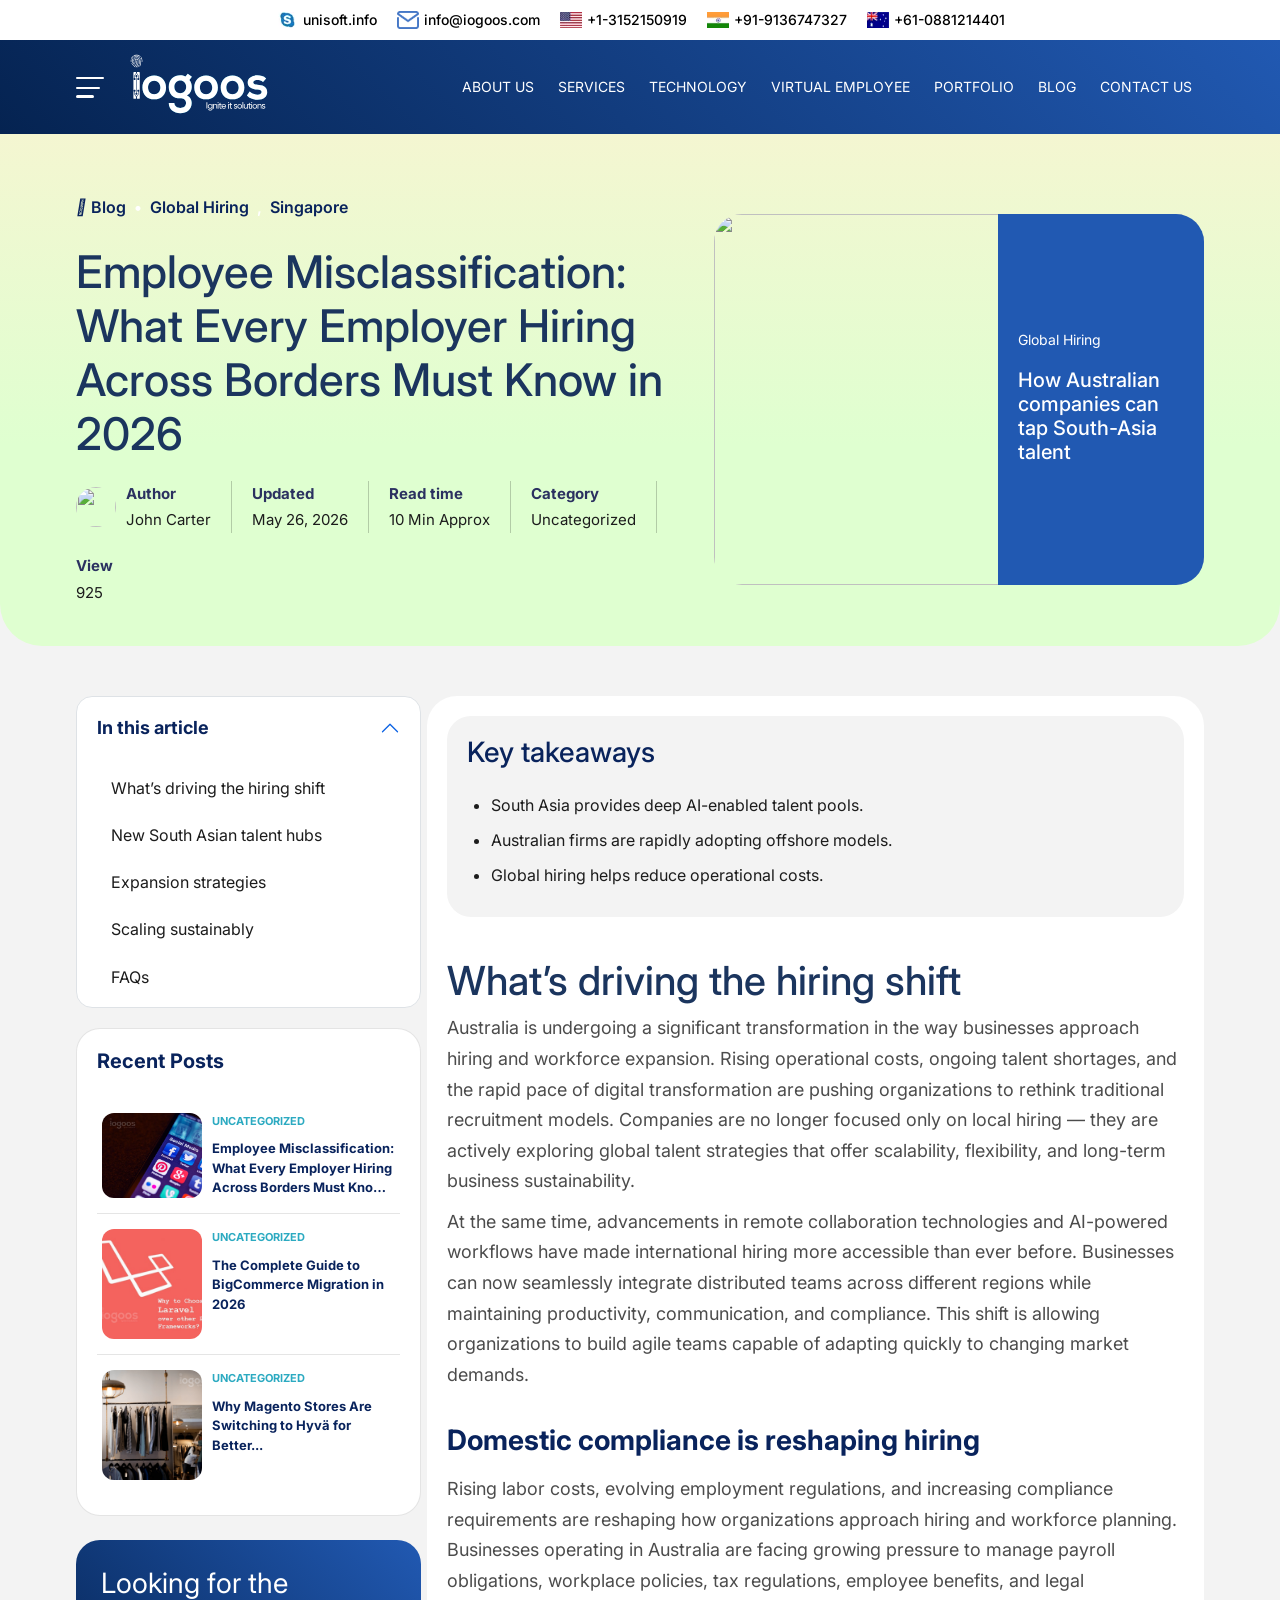
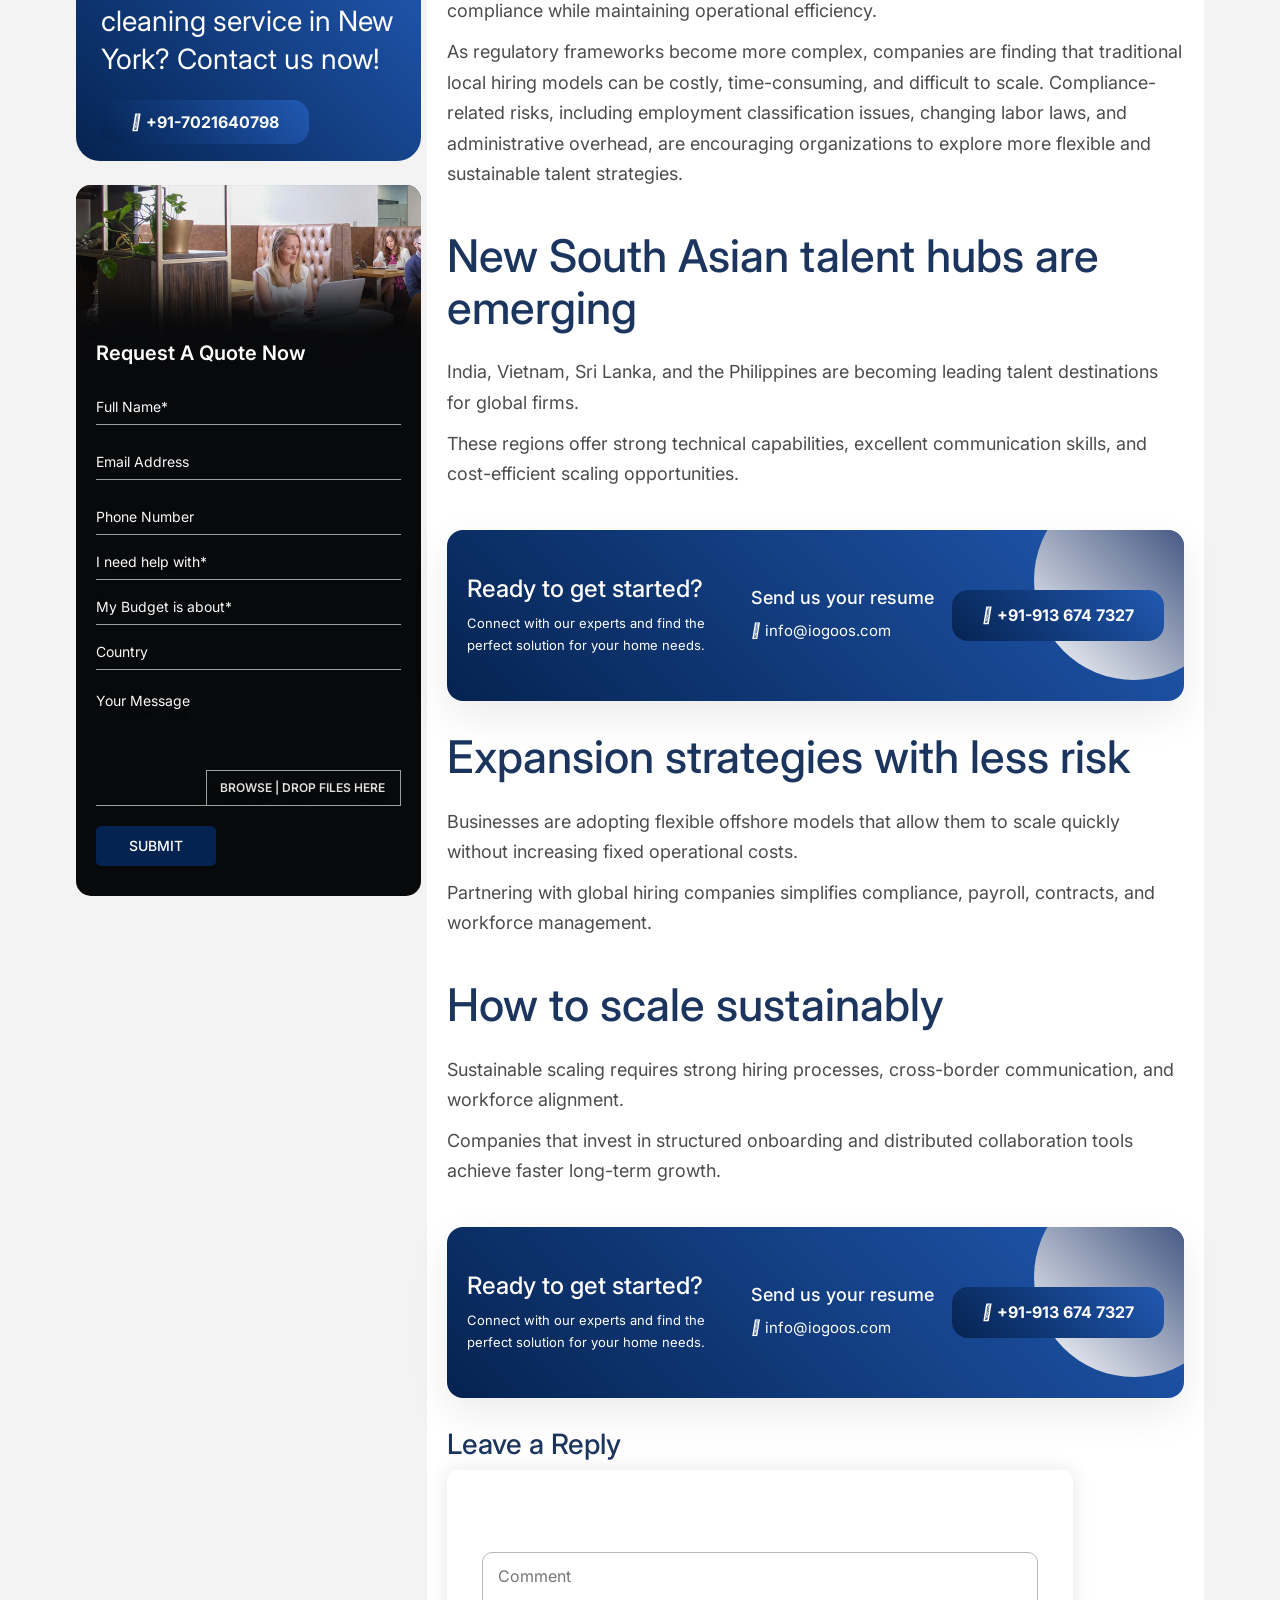
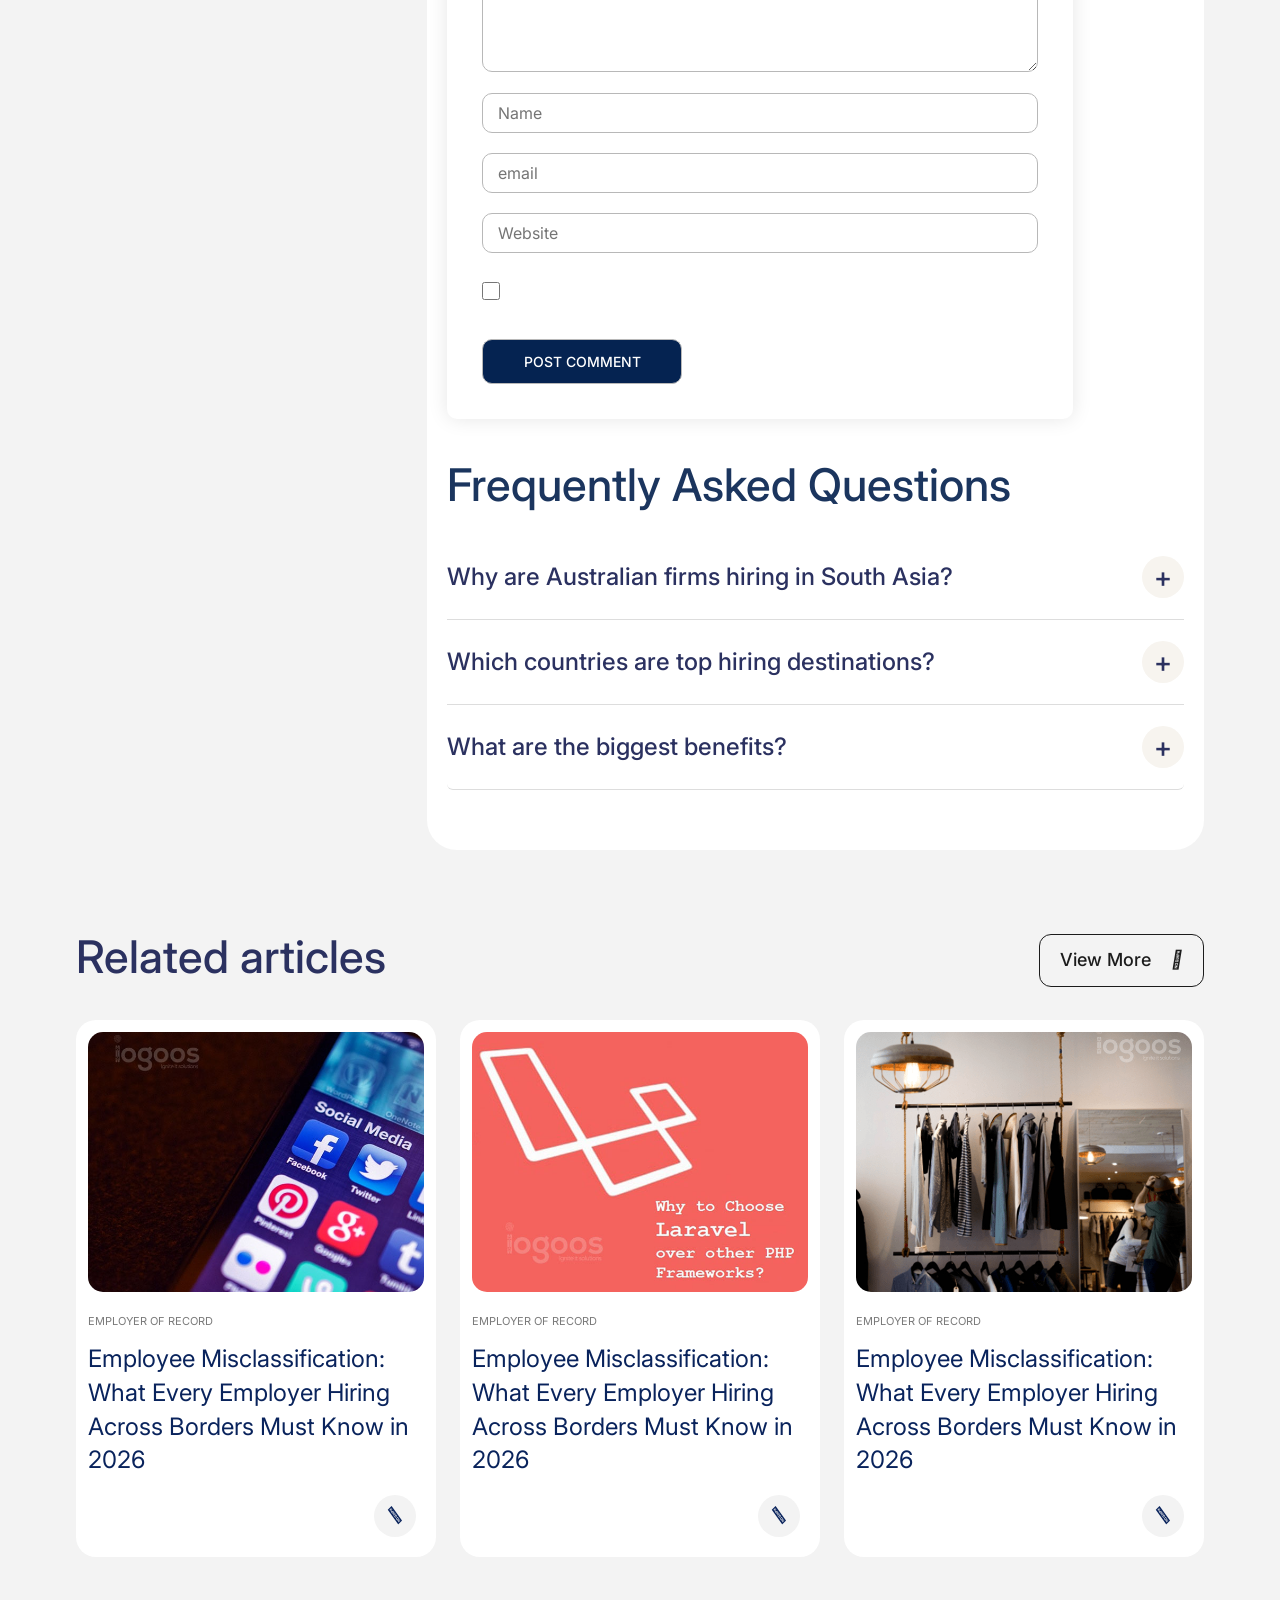
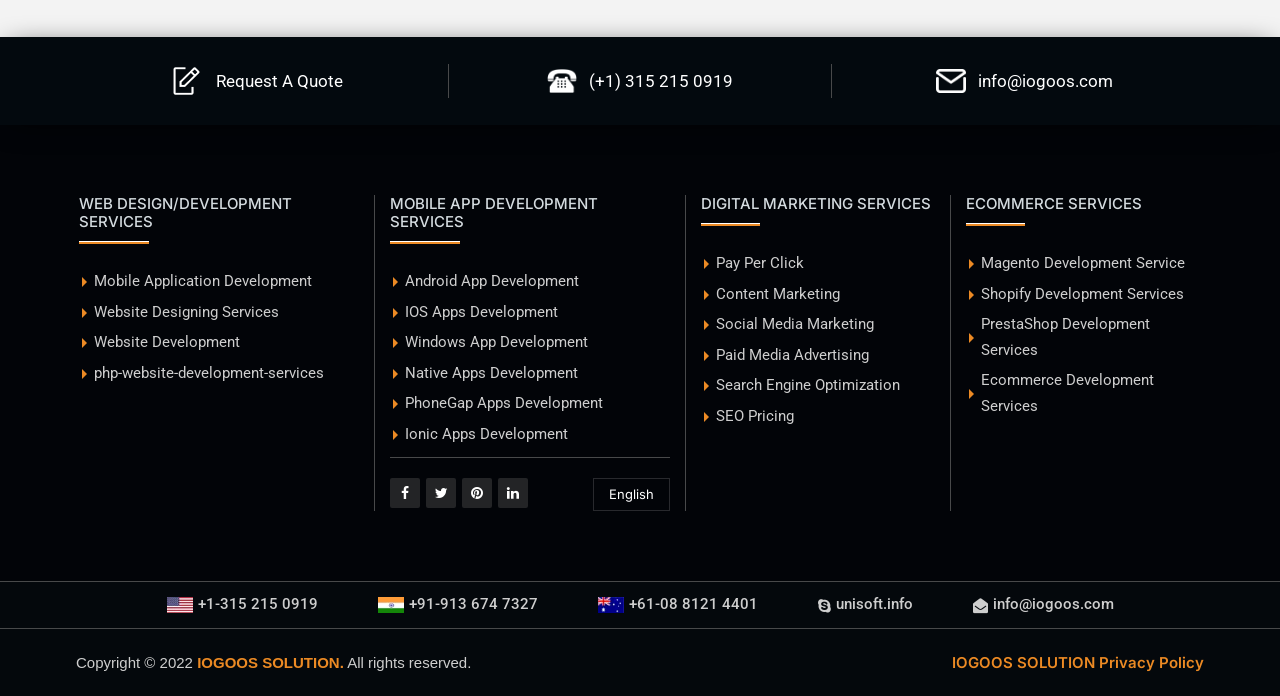
==== commit cc3e3049: "ch" ====
--- a/blog-details.html
+++ b/blog-details.html
@@ -2382,7 +2382,7 @@
 
                      <div class="content-section" id="section1">
 
-                           <h2>What’s driving the hiring shift</h2>
+                           <h1>What’s driving the hiring shift</h1>
 
                            <p>
                               Australia is undergoing a significant transformation in the way businesses approach
@@ -2458,10 +2458,10 @@
                                        <h4>Send us your resume</h4>
                                        <a href="mailto:info@bookmyhousemaid.in" class="tablet-css"><i
                                              class="fa-solid fa-envelope"></i>
-                                          info@bookmyhousemaid.in</a>
+                                          info@iogoos.com</a>
                                  </div>
                                  <a href="tel:7021640798" class="site-btn"><i class="fa-solid fa-headset"></i>
-                                       +91-7021640798</a>
+                                       +91-913 674 7327</a>
                               </div>
 
                            </div>
@@ -2513,39 +2513,13 @@
                                        <h4>Send us your resume</h4>
                                        <a href="mailto:info@bookmyhousemaid.in" class="tablet-css"><i
                                              class="fa-solid fa-envelope"></i>
-                                          info@bookmyhousemaid.in</a>
+                                          info@iogoos.com</a>
                                  </div>
                                  <a href="tel:7021640798" class="site-btn"><i class="fa-solid fa-headset"></i>
-                                       +91-7021640798</a>
+                                       +91-913 674 7327</a>
                               </div>
 
                            </div>
-                     </div>
-
-                     <div class="blog-cta-banner">
-
-                           <div class="blog-cta-content">
-
-                              <div class="blog-cta-left">
-
-                                 <h4 class="blog-cta-title">
-                                       Employ the best person for job,
-                                       regardless of location
-                                 </h4>
-
-                                 <a href="#" class="site-btn">
-                                       Get started <i class="fa-solid fa-arrow-right ms-2"></i>
-                                 </a>
-
-                              </div>
-
-                              <div class="blog-cta-right">
-                                 <img src="https://pamgro.com/wp-content/uploads/2025/08/pamgro-dashboard-2-scaled.png"
-                                       alt="Dashboard">
-                              </div>
-
-                           </div>
-
                      </div>
 
                      <div class="leavecommentbox">
@@ -2644,7 +2618,7 @@
             <div class="related-top">
                <h2>Related articles</h2>
 
-               <a href="blog.html" class="site-btn">View More <i class="fa-solid fa-arrow-right ms-2"></i></a>
+               <a href="blog.html" class="border-btn">View More <i class="fa-solid fa-arrow-right ms-2"></i></a>
             </div>
 
             <div class="row g-4">
--- a/css/index.css
+++ b/css/index.css
@@ -17,6 +17,26 @@
 
   color: #fff;
   overflow-x: hidden;
+}
+
+
+ .arrow {
+    color: #fff;
+    font-size: 20px;
+    border-radius: 50%;
+    border: 1px solid #fff;
+    width: 35px;
+    height: 35px;
+    display: grid;
+    place-content: center;
+    transform: rotate(-45deg);
+}
+ .arrow i{
+  font-size: 16px;
+ }
+.bl-arrow {
+    border: 1px solid #052351;
+    color: #052351;
 }
 
 .overlap-section {
@@ -1928,6 +1948,66 @@
   opacity: 1;
 }
 
+
+.service-card {
+  cursor: pointer;
+  position: relative;
+  cursor: pointer;
+}
+
+.service-box {
+    position: relative;
+    overflow: hidden;
+    border-radius: 18px;
+}
+
+.service-popup {
+    position: absolute;
+    inset: 0;
+    width: 100%;
+    height: 100%;
+    background: #04202a;
+    color: #fff;
+    border-radius: 18px;
+    display: flex;
+    flex-direction: column;
+    padding: 20px;
+    text-align: left;
+    opacity: 0;
+    visibility: hidden;
+    transform: scale(0.9);
+    transition: all 0.4s ease;
+    z-index: 10;
+}
+
+.service-box:hover .service-popup{
+    opacity: 1;
+    visibility: visible;
+    transform: scale(1);
+}
+.service-popup h4 {
+    display: flex;
+    align-items: flex-start;
+    gap: 12px;
+    font-size: 28px;
+    margin-bottom: 15px;
+    line-height: 1.2;
+    color: #fff;
+}
+.service-popup h4 i {
+    font-size: 24px;
+    flex-shrink: 0;
+    margin-top: 4px;
+}
+a.pop-arrow {
+    text-decoration: none;
+    position: absolute;
+    bottom: 16px;
+    right: 20px;
+}
+
+
+
 /* =========================
    GLOW VARIANTS
 ========================= */
@@ -2404,7 +2484,10 @@
 
 .service-card {
   cursor: pointer;
-}
+  height: 100%;
+}
+
+
 
 @media(max-width:768px) {
 
@@ -2428,7 +2511,6 @@
     position: absolute;
     bottom: 20px;
     right: 24px;
-    transform: rotate(-90deg);
 }
 .icon-box .arrow {
     color: #fff;
@@ -2442,7 +2524,7 @@
 .author-wrap img {
     width: 50px;
     height: 50px;
-    border-radius: 50%;
+    border-radius: 10px;
     object-fit: cover;
 }
 .auther-detail p {
@@ -2475,20 +2557,34 @@
 .anim-arrow {
     text-align: right;
     position: absolute;
-    right: -20px;
-    bottom: 2px;
+    right: -5px;
+    bottom: 15px;
     padding: 26px;
     width: 84px;
     height: 18px;
 }
 .anim-arrow span {
-    font-size: 18px;
-   
-    margin: 0 0 0 auto;
-    cursor: pointer;
-    display: block;
     transform: rotate(-140deg);
     
+}
+
+.stats-card{
+    position: relative;
+}
+
+.card-overlay{
+    position: absolute;
+    inset: 0;
+    opacity: 0;
+    visibility: hidden;
+    transform: scale(.9);
+    transition: .5s;
+}
+
+.stats-card:hover .card-overlay{
+    opacity: 1;
+    visibility: visible;
+    transform: scale(1);
 }
 .anim-arrow:hover ~ .card-overlay{
     opacity: 1;
@@ -2857,10 +2953,15 @@
         opacity: 1;
     }
 }
+.custom-card-wrap{
+    position:relative;
+}
+
+
 
 .custom-service-box{
     width:100%;
-    background: #ffffff96;
+    background: #ffffffde;
     padding:25px;
     box-shadow:0 10px 25px rgba(0,0,0,.1);
     overflow:hidden;
@@ -2873,8 +2974,128 @@
 }
 
 .custom-service-box:hover{
-    height:180px; /* expand upward */
-}
+    height:515px; /* expand upward */
+}
+
+.project-card{
+    display:flex;
+    gap:10px;
+    
+}
+p.p-para {
+    width: 89%;
+}
+
+.project-sidebar{
+    width:220px;
+    flex-shrink:0;
+}
+
+.project-logo{
+    margin-bottom:15px;
+}
+
+.project-logo img{
+    max-width:120px;
+    width:100%;
+    display:block;
+}
+
+.project-heading,
+.section-title{
+    display:inline-block;
+    margin-bottom:18px;
+    padding-bottom:5px;
+    font-size:18px;
+    font-weight:700;
+    color:#16315d;
+    border-bottom:3px solid #16315d;
+}
+
+.tech-list {
+    display: flex;
+    flex-wrap: wrap;
+    gap: 6px;
+    margin-top: 10px;
+}
+
+.tech-item {
+    padding: 6px 12px;
+    border: 1px solid #131696;
+    color: #131696;
+    border-radius: 5px;
+    text-align: center;
+    font-size: 13px;
+    display: inline-block;
+    line-height: 13px;
+    font-weight: 500;
+}
+
+.project-details{
+    flex:1;
+    padding-left:15px;
+    border-left:1px solid #d9d9d985;
+}
+
+.project-section{
+    margin-bottom:15px;
+}
+
+.feature-list{
+    list-style:none;
+    padding:0;
+    margin:0;
+}
+
+.feature-list li{
+    position:relative;
+    padding-left:22px;
+    margin-bottom:5px;
+    color:#666;
+    line-height:1.6;
+    font-size:15px;
+}
+
+.feature-list li::before{
+    content:"✓";
+    position:absolute;
+    left:0;
+    top:0;
+    color:#ff7a00;
+    font-weight:700;
+}
+
+.project-description{
+    max-width:500px;
+    color:#666;
+    line-height:1.6;
+    font-size:15px;
+}
+
+.case-study-link {
+    display: flex;
+    align-items: center;
+    justify-content: flex-end;
+    gap: 12px;
+    margin-top: 20px;
+    text-decoration: none;
+    font-size: 22px;
+    font-weight: 700;
+    position: absolute;
+    right: 18px;
+    bottom: 18px;
+}
+
+.case-study-link:hover .case-study-icon{
+    transform:translateX(3px);
+}
+
+
+
+
+
+
+
 
 .custom-service-box h3{
     margin:0;
@@ -2888,6 +3109,33 @@
 .iconFa i {
     color: #052351;
     font-size: 18px;
+}
+.custom-service-content p {
+    color: #525252;
+}
+.custom-service-content{
+    opacity:0;
+    margin-top:15px;
+    transition:opacity .3s ease .2s;
+}
+
+.custom-service-box:hover .custom-service-content{
+    opacity:1;
+}
+
+
+.custom-service-box h3{
+    margin:0;
+    color: #052351;
+}
+.icon-wrap {
+    display: flex;
+    align-items: center;
+    justify-content: space-between;
+}
+.iconFa i {
+    color: #052351;
+    font-size: 18px !important;
 }
 .custom-service-content p {
     color: #525252;
@@ -2937,10 +3185,7 @@
       transform: scale(1.02);
 }
 
-.arrow i:first-child {
-    margin-right: -8px;
-    color: #052351;
-}
+
 .content-card h2{
     font-size:48px;
     margin-bottom:15px;
@@ -2961,17 +3206,9 @@
     position: absolute;
     bottom: 10px;
     right: 22px;
-      font-size: 15px;
-    margin: 0 0 0 auto;
     cursor: pointer;
-    display: block;
-    transform: rotate(-140deg);
-}
-span.arrow.pf-arrow:hover{
-   transition: 1s;
-    transform: scale(1.5);
-    transform: rotate(-140deg);
-}
+}
+
 
 .content-card .arrow{
     font-size:24px;    
@@ -3461,6 +3698,12 @@
     min-height: 470px;
     min-height: 100%;
 }
+
+.scale-service-card:hover, .nx-service-box:hover{
+transition: 0.5s;
+    transform: scale(1.02);
+}
+
 .violet-bg {
     background: #7c4dff;
 }
@@ -3761,9 +4004,8 @@
 }
 
 .migration-container{
-
+  margin-top: 20px;
     max-width:1400px;
-    margin:auto;
     position:relative;
     overflow:hidden;
 
@@ -4446,7 +4688,7 @@
       .blog-grid {
           display: grid;
           grid-template-columns: 345px 1fr;
-          gap: 20px;
+          gap: 6px;
       }
 
         /* =========================
@@ -4487,6 +4729,14 @@
           text-decoration: none;
       }
 
+        .toc-list a.active{
+          color: #052351;
+          font-weight: 600;
+          border-left: 3px solid #052351;
+        }
+        .toc-list a.active::before{
+          display: none;
+        }
         .toc-list a:before {
             content: "";
             position: absolute;
@@ -4534,7 +4784,7 @@
 ========================= */
 
         .bd-content {
-            background: #F1F7FD;
+            background: #fff;
             border-radius: 30px;
             padding: 20px;
         }
@@ -4564,11 +4814,11 @@
             margin-bottom: 20px;
         }
 
-        .left-content {
+        /* .left-content {
             display: flex;
             align-items: center;
             gap: 12px;
-        }
+        } */
 
         .google-icon {
             width: 28px;
@@ -4598,10 +4848,7 @@
             line-height: 24px;
         }
 
-        .arrow {
-            font-size: 18px;
-            color: #2B3160;
-        }
+       
 
         .topic-acc .accordion-item {
             border-radius: 16px !important;
@@ -4614,12 +4861,12 @@
         }
 
 
-        .takeaway-box {
-            background: #fff;
-            border-radius: 24px;
-            padding: 30px;
-            margin-bottom: 50px;
-        }
+    .takeaway-box {
+        background: #f3f3f3;
+        border-radius: 24px;
+        padding: 20px;
+        margin-bottom: 40px;
+    }
 
         .takeaway-box h3 {
             font-size: 28px;
@@ -4632,13 +4879,30 @@
         }
 
        .takeaway-box li {
-    margin-bottom: 14px;
-    color: #1C1C1C;
-}
+          margin-bottom: 8px;
+          color: #1C1C1C;
+          list-style-type: disc;
+      }
 
         .content-section {
             margin-bottom: 40px;
             scroll-margin-top: 120px;
+        }
+        a.border-btn {
+            display: inline-flex;
+            align-items: center;
+            gap: 12px;
+            padding: 10px 20px;
+            border: 1px solid #1c1c1c;
+            border-radius: 12px;
+            color: #1c1c1c;
+            font-size: 18px;
+            font-weight: 500;
+            text-decoration: none;
+            transition: all 0.3s ease;
+        }
+        .border-btn:hover{
+          transform: translateY(-5px) scale(1.02);
         }
 
         .content-section h2 {
@@ -4839,8 +5103,18 @@
 .post-item {
     display: flex;
     gap: 10px;
-    padding: 15px 0;
+    padding: 15px 5px;
     border-bottom: 1px solid #e5e5e5;
+    transition: all 0.3s ease;
+}
+
+.post-item:hover {
+    background: #fff;
+    box-shadow: 0 8px 25px rgba(0,0,0,0.12);
+    transform: translateY(-2px);
+    border-radius: 10px;
+    padding: 15px 5px;
+
 }
 
 .post-item:last-child {
@@ -4895,7 +5169,7 @@
 }
 
 .cleaning_card {
-    border-radius: 32px;
+    border-radius: 24px;
     padding: 25px;
     margin-top: 24px;
 }
@@ -5430,6 +5704,19 @@
     color: #000;
     margin-bottom: 10px;
 }
+.project-details {
+    display: none;
+}
+.p-para{
+  display: none;
+}
+.custom-service-box:hover {
+    height: 229px;
+}
+.project-logo {
+    display: none;
+}
+
 }
 
 @media (min-width: 576px) and (max-width: 768px) {
--- a/css/responsive-ck.css
+++ b/css/responsive-ck.css
@@ -42,6 +42,13 @@
 .cta-box {
     display: block;
 }
+.dark-btn {
+    font-size: 13px;
+}
+
+.comparison-wrapper {
+    grid-template-columns: 1fr;
+}
 
 .left-content h1 {
     font-size: 50px;
@@ -135,6 +142,18 @@
 }
 .clipboard {
     display: none;
+}
+
+.toc-list {
+    gap: 10px;
+}
+.topic-acc .accordion-body {
+    padding: 0 5px 10px;
+}
+a.border-btn {
+    gap: 0px;
+    padding: 8px 11px;
+    font-size: 14px;
 }
 
 .overlap-section {
